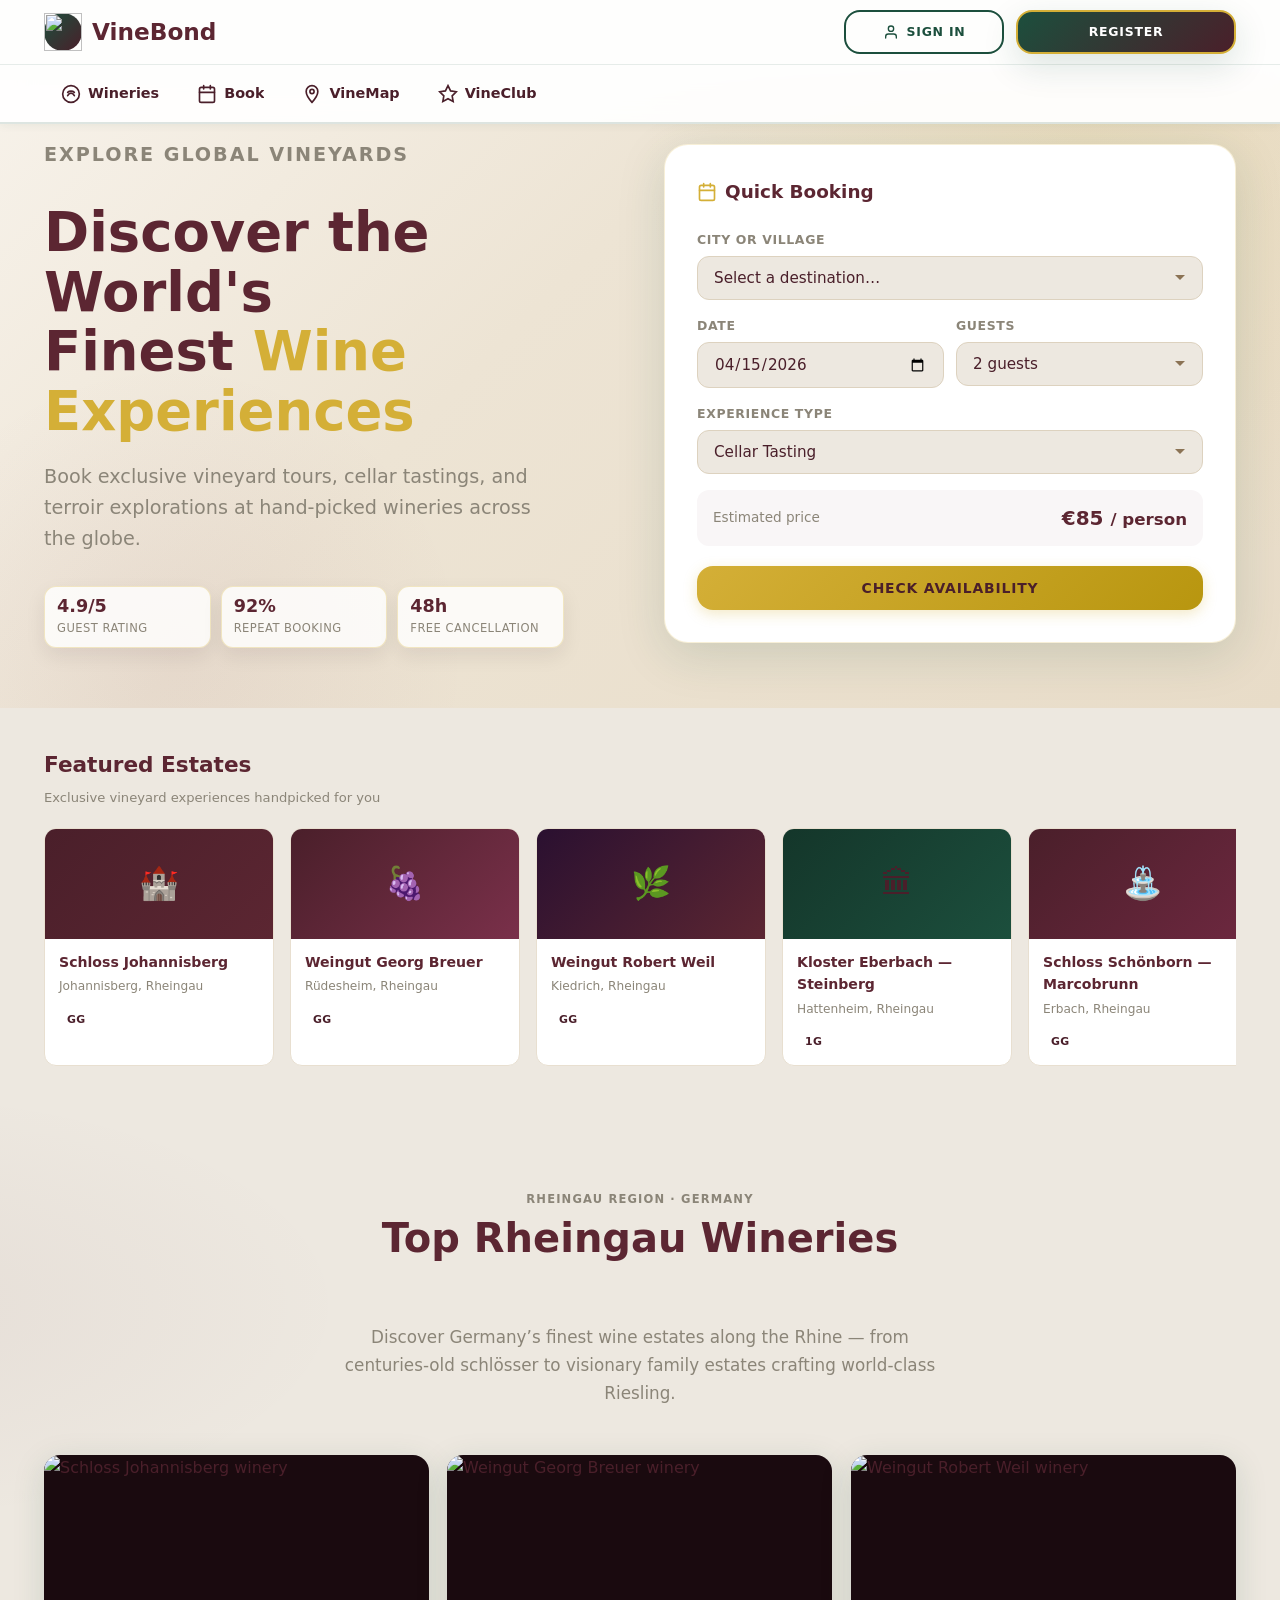
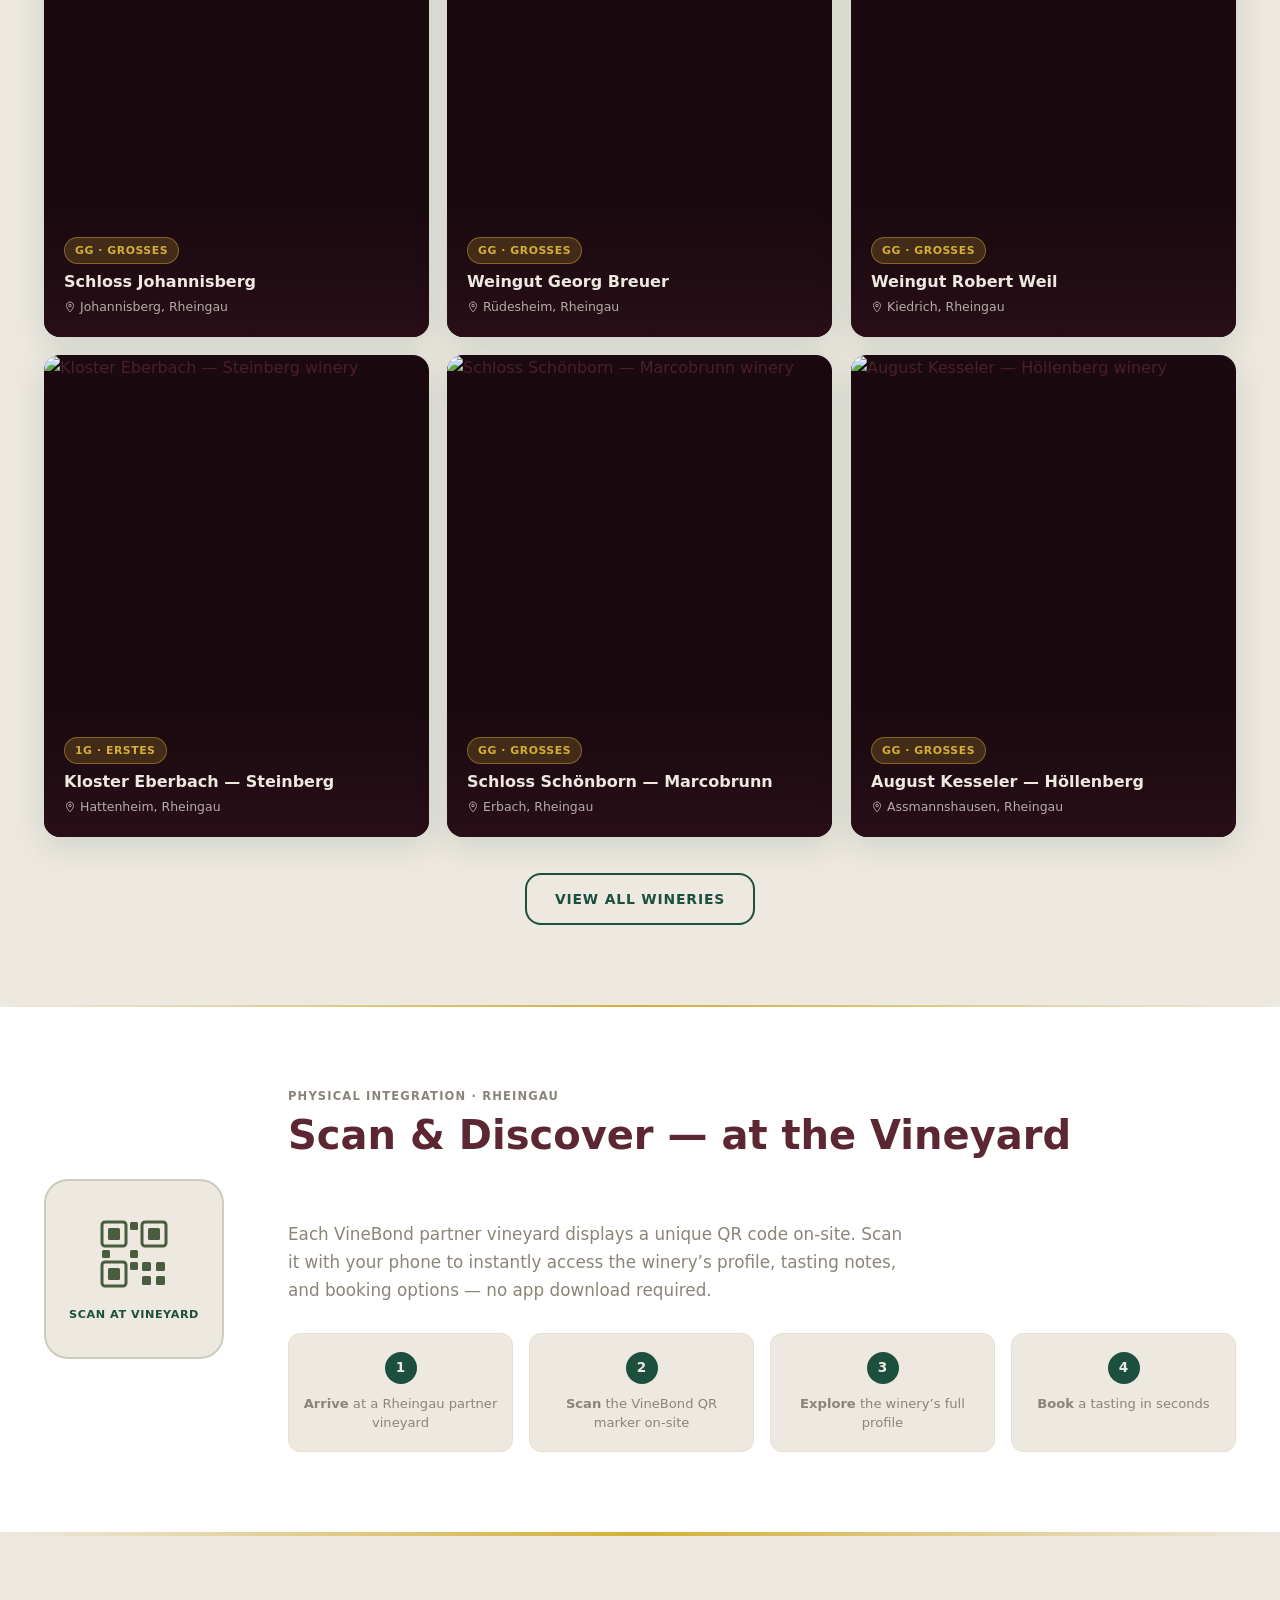
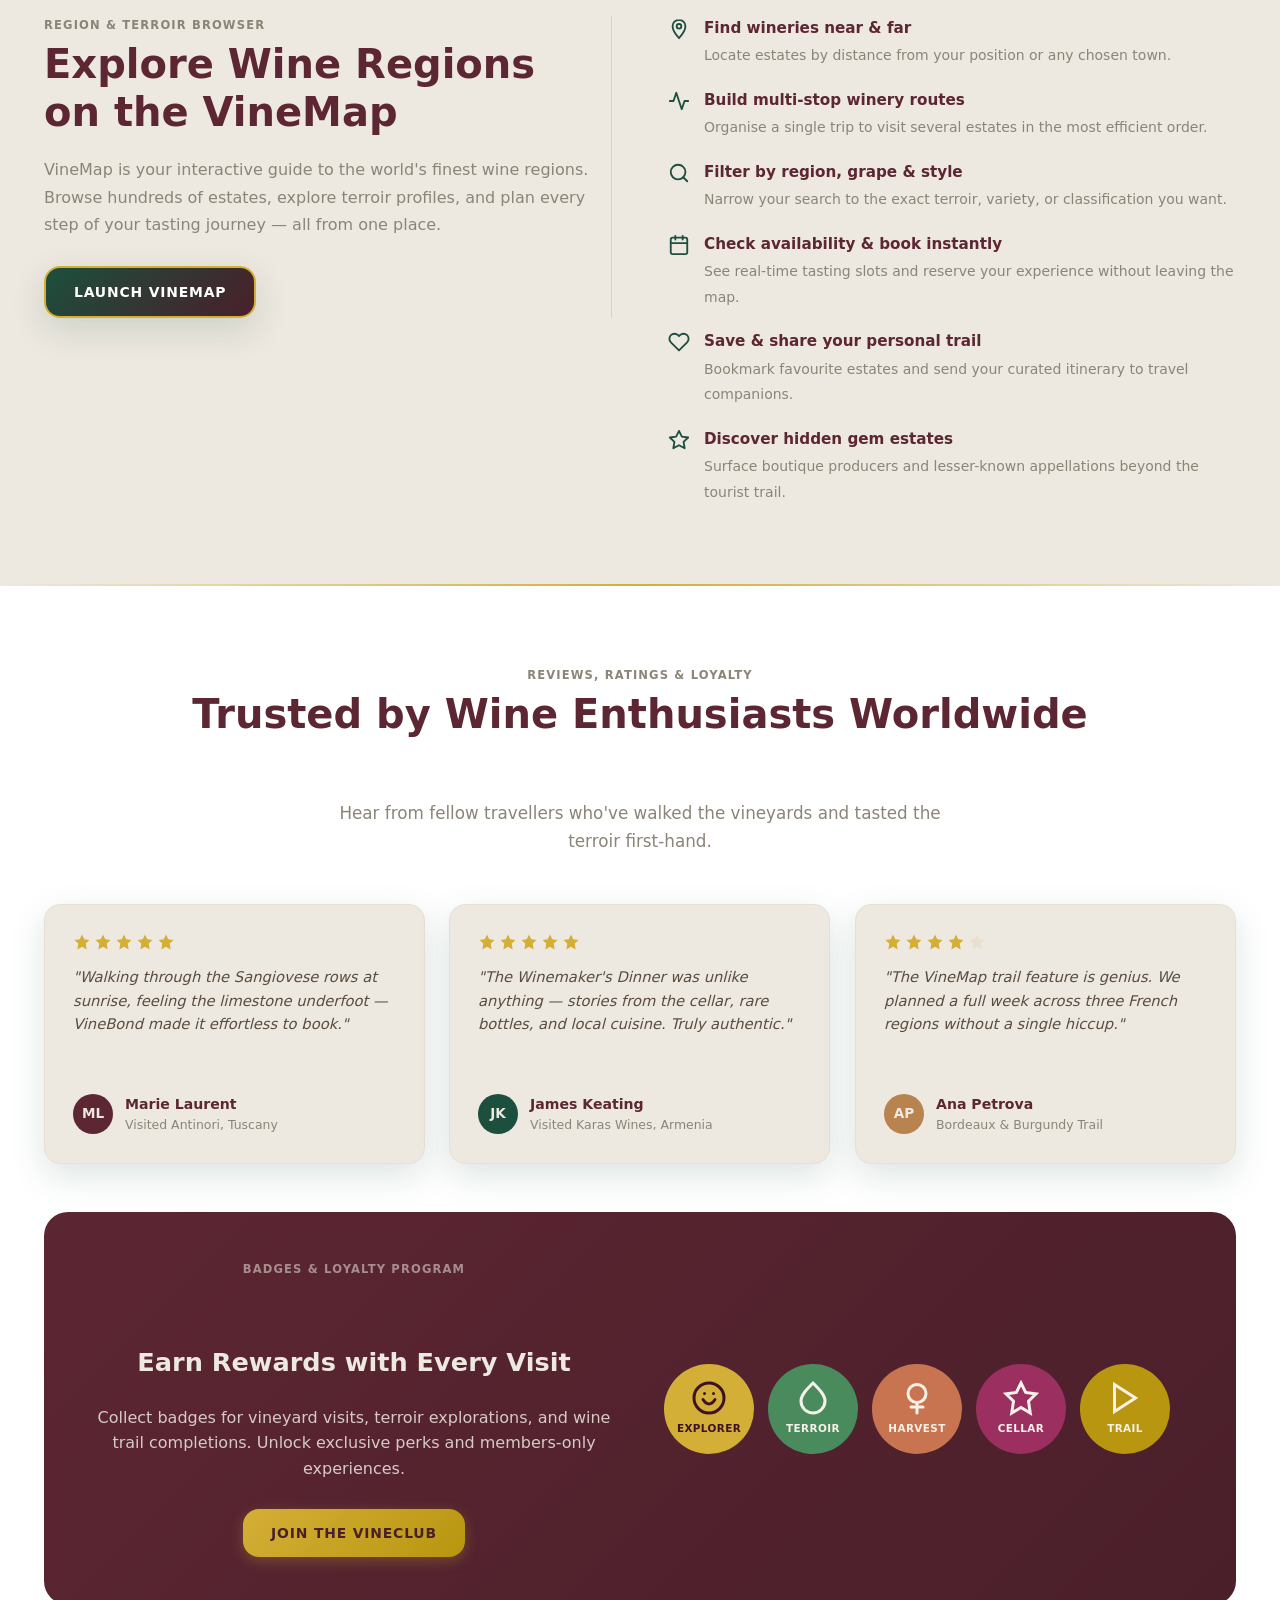
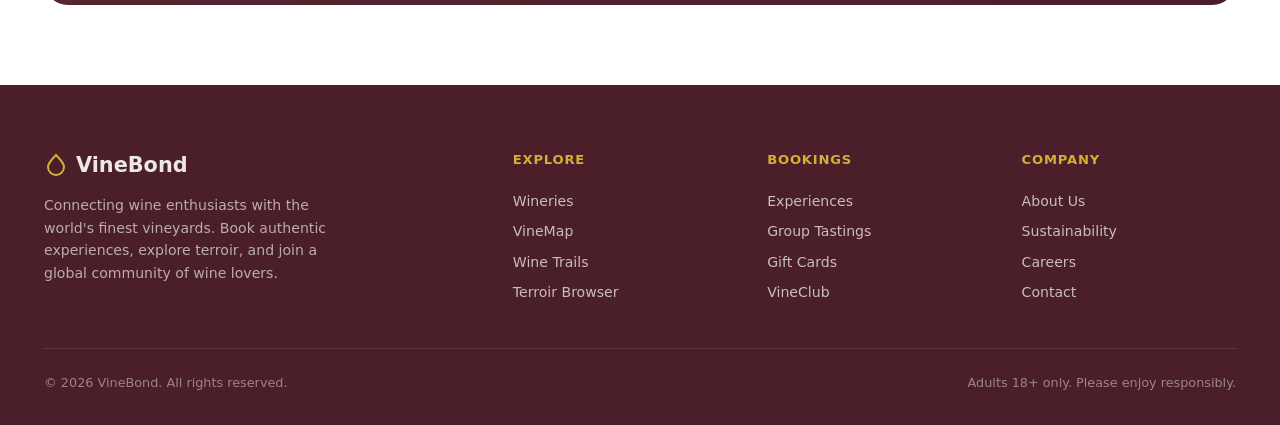
==== index.html @ 881d065e "VineMap and top bar changes" ====
<!DOCTYPE html>
<html lang="en">
<head>
  <meta charset="UTF-8" />
  <meta name="viewport" content="width=device-width, initial-scale=1.0, viewport-fit=cover" />
  <title>VineBond — Connect with Global Wineries</title>
  <script>(function(){document.documentElement.setAttribute('data-theme',window.matchMedia('(prefers-color-scheme:dark)').matches?'dark':'light');})();</script>
  <link rel="stylesheet" href="css/vinebond.css" />
  <style>
    /* ===== INDEX-SPECIFIC STYLES =====
       Base reset, :root variables, body, typography, buttons,
       site-header, nav chips, lang-toggle, and mobile trigger all come
       from the shared vinebond.css linked above.
       Only index-page-specific rules live here. */

    /* ===== HERO ===== */
    .hero {
      margin-top: 108px;
      min-height: 600px;
      display: flex;
      align-items: center;
      position: relative;
      overflow: hidden;
      background: linear-gradient(135deg, #F7F2EA 0%, #EDE4D4 40%, #E8DCC8 100%);
    }
    .hero::before {
      content: '';
      position: absolute;
      top: -60%; right: -20%;
      width: 900px; height: 900px;
      border-radius: 50%;
      background: radial-gradient(circle, rgba(212,175,55,0.12) 0%, transparent 70%);
      pointer-events: none;
    }
    .hero::after {
      content: '';
      position: absolute;
      bottom: -40%; left: -10%;
      width: 600px; height: 600px;
      border-radius: 50%;
      background: radial-gradient(circle, rgba(107,31,60,0.06) 0%, transparent 70%);
      pointer-events: none;
    }
    .hero .container {
      display: grid;
      grid-template-columns: 1fr 1fr;
      gap: 48px;
      align-items: center;
      position: relative;
      z-index: 1;
      padding-top: 60px;
      padding-bottom: 60px;
    }
    .hero-content h1 {
      font-size: clamp(2.2rem, 5vw, 3.4rem);
      font-weight: 800;
      color: var(--burgundy);
      line-height: 1.1;
      margin-bottom: 20px;
    }
    .hero-content h1 span { color: var(--gold); }
    .hero-content p {
      font-size: clamp(1rem, 2vw, 1.2rem);
      color: var(--oak);
      margin-bottom: 32px;
      max-width: 500px;
    }
    .hero-actions { display: flex; gap: 16px; flex-wrap: wrap; }

    .hero-kpis {
      margin-top: 24px;
      display: grid;
      grid-template-columns: repeat(3, minmax(0, 1fr));
      gap: 10px;
      max-width: 520px;
    }
    .hero-kpi {
      background: rgba(255,255,255,0.82);
      border: 1px solid rgba(212,175,55,0.28);
      border-radius: var(--radius-md);
      padding: 10px 12px;
      box-shadow: 0 8px 20px rgba(42,14,24,0.08);
      backdrop-filter: blur(5px);
    }
    .hero-kpi .num {
      display: block;
      font-size: 1.1rem;
      font-weight: 800;
      color: var(--burgundy);
      line-height: 1.1;
    }
    .hero-kpi .txt {
      display: block;
      margin-top: 2px;
      font-size: 0.72rem;
      text-transform: uppercase;
      letter-spacing: 0.04em;
      color: var(--oak);
      white-space: nowrap;
      overflow: hidden;
      text-overflow: ellipsis;
    }

    /* Hero Booking Widget */
    .hero-booking {
      background: var(--white);
      border-radius: var(--radius-xl);
      padding: 32px;
      box-shadow: 0 12px 48px var(--shadow-lg);
      border: 1px solid rgba(212,175,55,0.2);
    }
    .hero-booking h3 {
      font-size: 1.15rem;
      font-weight: 700;
      color: var(--burgundy);
      margin-bottom: 24px;
      display: flex;
      align-items: center;
      gap: 8px;
    }
    .hero-booking h3 svg { width: 20px; height: 20px; }
    .booking-field { margin-bottom: 16px; }
    .booking-field label {
      display: block;
      font-size: 0.78rem;
      font-weight: 700;
      text-transform: uppercase;
      letter-spacing: 0.05em;
      color: var(--oak);
      margin-bottom: 6px;
      white-space: nowrap;
    }
    .booking-field select,
    .booking-field input {
      width: 100%;
      padding: 12px 16px;
      border: 1.5px solid #DDD2BF;
      border-radius: var(--radius-md);
      font-size: 0.95rem;
      color: var(--burgundy-deep);
      background: var(--cream);
      transition: var(--transition);
      appearance: none;
    }
    .booking-field select { background-image: url("data:image/svg+xml,%3Csvg xmlns='http://www.w3.org/2000/svg' width='12' height='8' fill='%238B7355'%3E%3Cpath d='M1 1l5 5 5-5'/%3E%3C/svg%3E"); background-repeat: no-repeat; background-position: right 16px center; }
    .booking-field select:focus,
    .booking-field input:focus {
      outline: none;
      border-color: var(--gold);
      box-shadow: 0 0 0 3px rgba(212,175,55,0.15);
    }
    .booking-row { display: grid; grid-template-columns: 1fr 1fr; gap: 12px; }
    .booking-price {
      display: flex;
      align-items: center;
      justify-content: space-between;
      padding: 12px 16px;
      background: rgba(107,31,60,0.04);
      border-radius: var(--radius-md);
      margin-bottom: 20px;
    }
    .booking-price .label { font-size: 0.85rem; color: var(--oak); }
    .booking-price .price { font-size: 1.25rem; font-weight: 800; color: var(--burgundy); }
    .hero-booking .btn { width: 100%; }

    /* ===== FILTRATION BAR ===== */
    .filter-bar {
      background: var(--white);
      border-bottom: 1px solid #E8DFD0;
      padding: 20px 0;
    }
    .filter-bar .container {
      display: flex;
      align-items: center;
      gap: 16px;
      flex-wrap: wrap;
    }
    .filter-bar .filter-label {
      font-size: 0.8rem;
      font-weight: 700;
      text-transform: uppercase;
      letter-spacing: 0.06em;
      color: var(--oak);
      white-space: nowrap;
    }
    .filter-group {
      display: flex;
      align-items: center;
      gap: 12px;
      flex-wrap: wrap;
      flex: 1;
    }
    .filter-select {
      padding: 10px 40px 10px 16px;
      border: 1.5px solid #DDD2BF;
      border-radius: var(--radius-md);
      font-size: 0.9rem;
      color: var(--burgundy-deep);
      background: var(--cream);
      appearance: none;
      background-image: url("data:image/svg+xml,%3Csvg xmlns='http://www.w3.org/2000/svg' width='12' height='8' fill='%238B7355'%3E%3Cpath d='M1 1l5 5 5-5'/%3E%3C/svg%3E");
      background-repeat: no-repeat;
      background-position: right 14px center;
      min-width: 180px;
      cursor: pointer;
      transition: var(--transition);
    }
    .filter-select:focus {
      outline: none;
      border-color: var(--gold);
      box-shadow: 0 0 0 3px rgba(212,175,55,0.15);
    }
    .filter-chip {
      display: inline-flex;
      align-items: center;
      gap: 6px;
      padding: 8px 16px;
      border-radius: 100px;
      font-size: 0.82rem;
      font-weight: 600;
      border: 1.5px solid #DDD2BF;
      background: var(--white);
      color: var(--oak);
      cursor: pointer;
      transition: var(--transition);
      white-space: nowrap;
    }
    .filter-chip:hover, .filter-chip.active {
      background: var(--burgundy);
      color: var(--cream);
      border-color: var(--burgundy);
    }
    .filter-apply { margin-left: auto; }

    /* ===== TERROIR & SUSTAINABILITY ===== */
    .terroir-section { padding: 80px 0; }
    .terroir-header { text-align: center; margin-bottom: 48px; }
    .terroir-header .section-subtitle { margin: 0 auto; }

    .terroir-grid {
      display: grid;
      grid-template-columns: repeat(3, 1fr);
      gap: 24px;
      margin-bottom: 48px;
    }
    .terroir-card {
      background: var(--white);
      border-radius: var(--radius-lg);
      padding: 28px;
      border: 1px solid #E8DFD0;
      transition: var(--transition);
      position: relative;
      overflow: hidden;
    }
    .terroir-card::before {
      content: '';
      position: absolute;
      top: 0; left: 0;
      width: 4px; height: 100%;
      background: var(--green);
      transition: var(--transition);
    }
    .terroir-card:hover {
      transform: translateY(-6px);
      box-shadow: 0 12px 36px var(--shadow);
    }
    .terroir-card:hover::before { width: 6px; }
    .terroir-card-icon {
      width: 56px; height: 56px;
      border-radius: var(--radius-md);
      display: flex; align-items: center; justify-content: center;
      margin-bottom: 16px;
    }
    .terroir-card-icon svg { width: 28px; height: 28px; }
    .terroir-card-icon.soil { background: rgba(74,93,62,0.1); }
    .terroir-card-icon.climate { background: rgba(212,175,55,0.12); }
    .terroir-card-icon.vine { background: rgba(107,31,60,0.08); }
    .terroir-card h4 {
      font-size: 1.1rem;
      font-weight: 700;
      color: var(--burgundy);
      margin-bottom: 8px;
    }
    .terroir-card p { font-size: 0.9rem; color: var(--oak); line-height: 1.55; }
    .terroir-card .badge {
      display: inline-flex;
      align-items: center;
      gap: 4px;
      margin-top: 14px;
      padding: 5px 12px;
      border-radius: 100px;
      font-size: 0.72rem;
      font-weight: 700;
      text-transform: uppercase;
      letter-spacing: 0.05em;
    }
    .badge-soil { background: rgba(74,93,62,0.1); color: var(--green); }
    .badge-climate { background: rgba(212,175,55,0.12); color: var(--gold-warm); }
    .badge-vine { background: rgba(107,31,60,0.08); color: var(--burgundy); }

    /* Sustainability Strip */
    .sustainability {
      background: linear-gradient(135deg, var(--green), var(--green-forest));
      border-radius: var(--radius-xl);
      padding: 48px;
      display: grid;
      grid-template-columns: 1fr 1fr;
      gap: 48px;
      align-items: center;
      color: var(--cream);
    }
    .sustainability h3 {
      font-size: 1.6rem;
      font-weight: 800;
      margin-bottom: 12px;
    }
    .sustainability p { font-size: 0.95rem; opacity: 0.88; margin-bottom: 24px; line-height: 1.6; }
    .sustain-stats {
      display: grid;
      grid-template-columns: repeat(3, 1fr);
      gap: 16px;
    }
    .sustain-stat {
      text-align: center;
      padding: 20px;
      background: rgba(255,255,255,0.08);
      border-radius: var(--radius-md);
      backdrop-filter: blur(4px);
    }
    .sustain-stat .num {
      font-size: 1.8rem;
      font-weight: 800;
      color: var(--gold);
    }
    .sustain-stat .desc {
      font-size: 0.75rem;
      font-weight: 600;
      text-transform: uppercase;
      letter-spacing: 0.04em;
      opacity: 0.8;
      margin-top: 4px;
      white-space: nowrap;
      overflow: hidden;
      text-overflow: ellipsis;
    }

    /* ===== EXPERIENCES / BOOKING ===== */
    .experiences { padding: 80px 0; background: var(--white); }
    .experiences-header {
      display: flex;
      align-items: flex-end;
      justify-content: space-between;
      margin-bottom: 40px;
      flex-wrap: wrap;
      gap: 16px;
    }
    .exp-grid {
      display: grid;
      grid-template-columns: repeat(3, 1fr);
      gap: 24px;
    }
    .exp-card {
      border-radius: var(--radius-lg);
      overflow: hidden;
      background: var(--cream);
      border: 1px solid #E8DFD0;
      transition: var(--transition);
      display: flex;
      flex-direction: column;
    }
    .exp-card:hover {
      transform: translateY(-6px);
      box-shadow: 0 16px 40px var(--shadow);
    }
    .exp-card-img {
      position: relative;
      height: 220px;
      background: linear-gradient(135deg, var(--cream-dark) 0%, #DDD2BF 100%);
      display: flex; align-items: center; justify-content: center;
      overflow: hidden;
    }
    .exp-card-img .placeholder-art {
      font-size: 3.5rem;
      opacity: 0.3;
    }
    .exp-card-img .exp-badge {
      position: absolute;
      top: 14px; left: 14px;
      padding: 5px 12px;
      border-radius: 100px;
      font-size: 0.7rem;
      font-weight: 700;
      text-transform: uppercase;
      letter-spacing: 0.04em;
      background: var(--burgundy);
      color: var(--cream);
    }
    .exp-card-img .exp-slots {
      position: absolute;
      top: 14px; right: 14px;
      padding: 5px 12px;
      border-radius: 100px;
      font-size: 0.72rem;
      font-weight: 600;
      background: rgba(255,255,255,0.9);
      color: var(--green);
      backdrop-filter: blur(4px);
    }
    .exp-card-body { padding: 20px; flex: 1; }
    .exp-card-body h4 {
      font-size: 1.05rem;
      font-weight: 700;
      color: var(--burgundy);
      margin-bottom: 6px;
    }
    .exp-card-body .location {
      font-size: 0.82rem;
      color: var(--oak);
      margin-bottom: 12px;
      display: flex; align-items: center; gap: 4px;
    }
    .exp-card-body .location svg { width: 14px; height: 14px; }
    .exp-card-body .desc {
      font-size: 0.88rem;
      color: #6B5D4F;
      line-height: 1.5;
      margin-bottom: 16px;
    }
    .exp-card-footer {
      display: flex;
      align-items: center;
      justify-content: space-between;
      padding: 16px 20px;
      border-top: 1px solid #E8DFD0;
      background: rgba(245,241,232,0.5);
    }
    .exp-price { font-size: 1.15rem; font-weight: 800; color: var(--burgundy); }
    .exp-price small { font-size: 0.75rem; font-weight: 500; color: var(--oak); }
    .exp-card-footer .btn { padding: 8px 20px; font-size: 0.78rem; }

    /* ===== INTERACTIVE MAP ===== */
    .map-section { padding: 80px 0; }

    .map-cols {
      display: grid;
      grid-template-columns: 1fr 1fr;
      gap: 56px;
      align-items: start;
    }
    .map-intro { padding-right: 16px; border-right: 1.5px solid rgba(74,93,62,0.15); }
    .map-intro .section-title { text-align: left; margin-bottom: 16px; }
    .map-desc {
      color: var(--oak);
      font-size: 1rem;
      line-height: 1.7;
      margin-bottom: 28px;
    }
    .map-cta { display: inline-block; }

    .map-benefits {
      list-style: none;
      margin: 0; padding: 0;
      display: flex;
      flex-direction: column;
      gap: 20px;
    }
    .map-benefits li {
      display: flex;
      align-items: flex-start;
      gap: 14px;
    }
    .mb-icon {
      flex-shrink: 0;
      width: 22px; height: 22px;
      color: var(--green);
      margin-top: 2px;
    }
    .map-benefits strong {
      display: block;
      font-size: 0.95rem;
      font-weight: 700;
      color: var(--burgundy);
      margin-bottom: 2px;
    }
    .map-benefits span {
      font-size: 0.875rem;
      color: var(--oak);
      line-height: 1.5;
    }
    @media (max-width: 768px) {
      .map-cols { grid-template-columns: 1fr; gap: 36px; }
      .map-intro { border-right: none; padding-right: 0; border-bottom: 1.5px solid rgba(74,93,62,0.15); padding-bottom: 28px; }
    }

    /* ===== COMMUNITY & REVIEWS ===== */
    .community { padding: 80px 0; background: var(--white); }
    .community-header { text-align: center; margin-bottom: 48px; }
    .community-header .section-subtitle { margin: 0 auto; }

    .reviews-grid {
      display: grid;
      grid-template-columns: repeat(3, 1fr);
      gap: 24px;
      margin-bottom: 48px;
    }
    .review-card {
      background: var(--cream);
      border-radius: var(--radius-lg);
      padding: 28px;
      border: 1px solid #E8DFD0;
      transition: var(--transition);
    }
    .review-card:hover {
      transform: translateY(-4px);
      box-shadow: 0 8px 24px var(--shadow);
    }
    .review-stars { margin-bottom: 14px; display: flex; gap: 3px; }
    .review-stars svg { width: 18px; height: 18px; }
    .review-card blockquote {
      font-size: 0.92rem;
      color: #5A4D40;
      line-height: 1.6;
      margin-bottom: 18px;
      font-style: italic;
    }
    .review-author {
      display: flex;
      align-items: center;
      gap: 12px;
    }
    .review-avatar {
      width: 40px; height: 40px;
      border-radius: 50%;
      display: flex; align-items: center; justify-content: center;
      font-weight: 700;
      font-size: 0.85rem;
      color: var(--cream);
    }
    .review-author-info .name { font-weight: 700; font-size: 0.88rem; color: var(--burgundy); }
    .review-author-info .winery { font-size: 0.78rem; color: var(--oak); }

    /* Badges & Loyalty */
    .loyalty {
      background: linear-gradient(135deg, var(--burgundy), var(--burgundy-deep));
      border-radius: var(--radius-xl);
      padding: 48px;
      display: grid;
      grid-template-columns: 1fr 1fr;
      gap: 48px;
      align-items: center;
      color: var(--cream);
    }
    .loyalty > div:first-child {
      display: flex;
      flex-direction: column;
      align-items: center;
      text-align: center;
    }
    .loyalty h3 { font-size: 1.6rem; font-weight: 800; margin-bottom: 12px; }
    .loyalty p { opacity: 0.85; line-height: 1.6; margin-bottom: 24px; }
    .loyalty-badges {
      display: flex;
      gap: 14px;
      flex-wrap: nowrap;
      justify-content: flex-start;
    }
    .loyalty-badge {
      width: 90px; height: 90px;
      border-radius: 50%;
      display: flex; flex-direction: column;
      align-items: center; justify-content: center;
      text-align: center;
      transition: var(--transition);
    }
    .loyalty-badge:hover { transform: scale(1.1); }
    .loyalty-badge svg { width: 36px; height: 36px; margin-bottom: 4px; }
    .loyalty-badge .badge-label {
      font-size: 0.65rem;
      font-weight: 700;
      text-transform: uppercase;
      letter-spacing: 0.04em;
      white-space: nowrap;
      overflow: hidden;
      text-overflow: ellipsis;
      max-width: 68px;
      display: block;
      text-align: center;
    }

    /* ===== FOOTER ===== */
    footer {
      background: var(--burgundy-deep);
      color: var(--cream);
      padding: 64px 0 32px;
    }
    .footer-grid {
      display: grid;
      grid-template-columns: 2fr 1fr 1fr 1fr;
      gap: 40px;
      margin-bottom: 40px;
    }
    .footer-brand h3 {
      font-size: 1.3rem;
      font-weight: 800;
      margin-bottom: 12px;
      display: flex; align-items: center; gap: 8px;
    }
    .footer-brand p { opacity: 0.7; font-size: 0.88rem; line-height: 1.6; max-width: 300px; }
    .footer-col h4 {
      font-size: 0.82rem;
      font-weight: 700;
      text-transform: uppercase;
      letter-spacing: 0.06em;
      color: var(--gold);
      margin-bottom: 16px;
      white-space: nowrap;
    }
    .footer-col a {
      display: block;
      padding: 4px 0;
      font-size: 0.88rem;
      opacity: 0.7;
      transition: var(--transition);
    }
    .footer-col a:hover { opacity: 1; color: var(--gold); }
    .footer-bottom {
      border-top: 1px solid rgba(255,255,255,0.1);
      padding-top: 24px;
      display: flex;
      justify-content: space-between;
      align-items: center;
      flex-wrap: wrap;
      gap: 12px;
    }
    .footer-bottom p { font-size: 0.8rem; opacity: 0.5; }

    /* ===== SECTION DIVIDERS ===== */
    .divider {
      height: 2px;
      background: linear-gradient(90deg, transparent, var(--gold), transparent);
      border: none;
      margin: 0;
    }

    /* ===== SCROLL ANIMATIONS ===== */
    .fade-up {
      opacity: 0;
      transform: translateY(30px);
      transition: opacity 0.7s ease, transform 0.7s ease;
    }
    .fade-up.visible {
      opacity: 1;
      transform: translateY(0);
    }

    /* ===== RESPONSIVE ===== */
    @media (max-width: 1024px) {
      .hero .container { grid-template-columns: 1fr; gap: 32px; }
      .hero-booking { max-width: 520px; }
      .terroir-grid { grid-template-columns: 1fr 1fr; }
      .exp-grid { grid-template-columns: 1fr 1fr; }
      .sustainability { grid-template-columns: 1fr; }
      .loyalty { grid-template-columns: 1fr; }
      .footer-grid { grid-template-columns: 1fr 1fr; }
    }

    @media (min-width: 769px) and (max-width: 1024px) {
      /* Override index-specific btn min-widths that would re-expand Sign In */
      .nav-utility .btn-secondary { min-width: auto; }
      .nav-utility .btn-primary   { min-width: auto; }
      /* Center badge icons when loyalty section collapses to single column */
      .loyalty-badges { justify-content: center; }
    }

    @media (max-width: 768px) {
      /* Two-row header: 56px top row + ~52px chips row = 108px total */
      .hero { margin-top: 108px; min-height: auto; }
      .hero .container { padding-top: 40px; padding-bottom: 40px; }
      .booking-row { grid-template-columns: 1fr; }

      .filter-bar .container { flex-direction: column; align-items: stretch; }
      .filter-group { flex-direction: column; }
      .filter-select { width: 100%; }
      .filter-apply { margin-left: 0; width: 100%; min-width: 0; }

      .terroir-grid { grid-template-columns: 1fr; }
      .exp-grid { grid-template-columns: 1fr; }
      .reviews-grid { grid-template-columns: 1fr; }
      .sustain-stats { grid-template-columns: 1fr; }
      .sustainability, .loyalty { padding: 32px 20px; }

      .map-wrapper { min-height: 360px; }
      .map-pin { display: none; }

      .footer-grid { grid-template-columns: 1fr; gap: 24px; }
      .footer-bottom { flex-direction: column; text-align: center; }

      /* Release fixed vertical reservations on mobile */
      .hero-content h1 { min-height: auto; }
      .hero-content > p:not(.section-label) { min-height: auto; }
      .terroir-header .section-title, .experiences-header .section-title,
      .map-header .section-title, .community-header .section-title { min-height: auto; }
      .terroir-header .section-subtitle, .map-header .section-subtitle,
      .community-header .section-subtitle { min-height: auto; }
      .experiences-header .section-subtitle { min-height: auto; }
      .terroir-card { min-height: auto; }
      .terroir-card h4 { min-height: auto; }
      .terroir-card p { min-height: auto; }
      .sustainability h3 { min-height: auto; }
      .sustainability > div:first-child > p { min-height: auto; }
      .sustain-stat { min-height: auto; }
      .exp-card-body { min-height: auto; }
      .exp-card-body h4 { min-height: auto; }

      /* Full-width hero buttons on mobile */
      .hero-actions .btn { min-width: 0; width: 100%; }
      .btn-primary, .btn-gold { min-width: 0; }
      .btn-secondary { min-width: 0; }

      /* Horizontal scroll for trail tags */
      .map-trails {
        flex-wrap: nowrap;
        overflow-x: auto;
        -webkit-overflow-scrolling: touch;
        scrollbar-width: none;
        justify-content: flex-start;
      }
      .map-trails::-webkit-scrollbar { display: none; }
      .trail-tag { flex-shrink: 0; min-width: 0; }
    }

    /* Safe Areas — Notched / Dynamic-Island devices */
    @supports (padding: env(safe-area-inset-top)) {
      .site-header { padding-top: env(safe-area-inset-top, 0); }
      .hero { margin-top: calc(80px + env(safe-area-inset-top, 0)); }
      footer { padding-bottom: calc(32px + env(safe-area-inset-bottom, 0)); }
      @media (max-width: 768px) {
        .hero { margin-top: calc(108px + env(safe-area-inset-top, 0)); }
      }
    }

    /* ── Buttons: universal fixed sizing ─────────────────── */
    .btn-primary  { min-width: 200px; }
    .btn-secondary { min-width: 160px; }
    .btn-gold     { min-width: 200px; }
    .nav-utility .btn-secondary { min-width: 160px; }
    .nav-utility .btn-primary  { min-width: 220px; }
    .hero-actions .btn { min-width: 220px; }
    .filter-apply { min-width: 120px; }

    /* ── Hero text: reserve vertical space ────────────────── */
    .hero-content h1  { min-height: 4.4em; }
    .hero-content > p:not(.section-label) { min-height: 3.6em; }

    /* ── Section headers: fixed vertical reservation ──────── */
    .terroir-header .section-title,
    .experiences-header .section-title,
    .map-header .section-title,
    .community-header .section-title { min-height: 2.5em; }

    .terroir-header .section-subtitle,
    .map-header .section-subtitle,
    .community-header .section-subtitle { min-height: 3.3em; }

    .experiences-header .section-subtitle { min-height: 1.65em; }

    /* ── Terroir cards: fixed height with flex layout ─────── */
    .terroir-card {
      min-height: 290px;
      display: flex;
      flex-direction: column;
    }
    .terroir-card h4 { min-height: 1.4em; }
    .terroir-card p {
      flex: 1;
      display: -webkit-box;
      -webkit-line-clamp: 5;
      line-clamp: 5;
      -webkit-box-orient: vertical;
      overflow: hidden;
      min-height: 7em;
    }
    .terroir-card .badge { flex-shrink: 0; }

    /* ── Sustainability strip ─────────────────────────────── */
    .sustainability h3 { min-height: 2em; }
    .sustainability > div:first-child > p {
      min-height: 5em;
      display: -webkit-box;
      -webkit-line-clamp: 4;
      line-clamp: 4;
      -webkit-box-orient: vertical;
      overflow: hidden;
    }
    .sustain-stat { min-height: 100px; }

    /* ── Experience cards: fixed body height ──────────────── */
    .exp-card-body {
      min-height: 170px;
      display: flex;
      flex-direction: column;
    }
    .exp-card-body h4 { min-height: 1.35em; }
    .exp-card-body .desc {
      flex: 1;
      display: -webkit-box;
      line-clamp: 3;
      -webkit-box-orient: vertical;
      overflow: hidden;
      min-height: 4em;
    }
    .exp-card-body .location { flex-shrink: 0; }

    /* ── Map section ──────────────────────────────────────── */
    .map-placeholder h3 { min-height: 1.5em; }
    .map-placeholder p {
      min-height: 3em;
      display: -webkit-box;
      line-clamp: 3;
      -webkit-box-orient: vertical;
      overflow: hidden;
    }

    /* ── Trail tags: fixed min-width ──────────────────────── */
    .trail-tag { min-width: 160px; justify-content: center; }

    /* ── Filter chips / selects: fixed min-width ──────────── */
    .filter-chip   { min-width: 110px; justify-content: center; }
    .filter-select { min-width: 210px; }

    /* ── Review cards: fixed height with flex layout ──────── */
    .review-card {
      min-height: 260px;
      display: flex;
      flex-direction: column;
    }
    .review-stars  { flex-shrink: 0; }
    .review-card blockquote {
      flex: 1;
      display: -webkit-box;
      line-clamp: 4;
      -webkit-box-orient: vertical;
      overflow: hidden;
      min-height: 5.8em;
    }
    .review-author { flex-shrink: 0; margin-top: auto; }

    /* ── Loyalty section ──────────────────────────────────── */
    .loyalty h3 { min-height: 2em; }
    .loyalty > div:first-child > p {
      min-height: 5em;
      display: -webkit-box;
      line-clamp: 4;
      -webkit-box-orient: vertical;
      overflow: hidden;
    }

    /* ── Booking widget ──────────────────────────────────── */
    .hero-booking h3 { min-height: 1.5em; }
    .booking-field label { min-height: 1.3em; }
    .booking-price .label { min-width: 130px; }

    /* ── Footer ───────────────────────────────────────────── */
    .footer-brand p {
      min-height: 5.5em;
      display: -webkit-box;
      line-clamp: 5;
      -webkit-box-orient: vertical;
      overflow: hidden;
    }
    .footer-col h4 { min-height: 1.3em; }

    /* ── Mobile: relax fixed heights (single-column layout) ── */
    @media (max-width: 768px) {

      .hero-kpis { grid-template-columns: 1fr; max-width: 100%; }

      .hero-content h1,
      .hero-content > p:not(.section-label),
      .terroir-header .section-title,
      .experiences-header .section-title,
      .map-header .section-title,
      .community-header .section-title,
      .terroir-header .section-subtitle,
      .map-header .section-subtitle,
      .community-header .section-subtitle,
      .experiences-header .section-subtitle { min-height: auto; }

      .terroir-card { min-height: auto; }
      .terroir-card p { min-height: auto; line-clamp: 6; }
      .exp-card-body { min-height: auto; }
      .exp-card-body .desc { min-height: auto; line-clamp: 5; }
      .review-card { min-height: auto; }
      .review-card blockquote { min-height: auto; line-clamp: 6; }
      .sustain-stat { min-height: auto; }
      .sustainability > div:first-child > p { min-height: auto; line-clamp: 6; }
      .sustainability h3,
      .loyalty h3 { min-height: auto; }
      .loyalty > div:first-child > p { min-height: auto; line-clamp: 6; }
      .loyalty-badges { gap: 6px; justify-content: center; }
      .loyalty-badge { width: 70px; height: 70px; }
      .loyalty-badge svg { width: 28px; height: 28px; }
      .footer-brand p { min-height: auto; }
      .map-placeholder p { min-height: auto; }
      .hero-actions .btn { min-width: 0; width: 100%; }
      .trail-tag { min-width: 130px; }
      .filter-chip { min-width: 90px; }
    }

    /* ===== WINERY FEED (Instagram-style) ===== */
    .winery-feed-section { padding: 80px 0; }
    .winery-feed-header { text-align: center; margin-bottom: 48px; }
    .winery-feed-header .section-subtitle { margin: 0 auto; }
    .winery-feed-grid {
      display: grid;
      grid-template-columns: repeat(3, 1fr);
      gap: 18px;
      margin-bottom: 36px;
    }
    .winery-feed-card {
      border-radius: var(--radius-lg);
      overflow: hidden;
      position: relative;
      aspect-ratio: 4 / 5;
      background: #1A0A0F;
      box-shadow: 0 8px 32px var(--shadow-lg);
      transition: var(--transition);
    }
    .winery-feed-card:hover { transform: translateY(-6px); }
    .winery-feed-card img {
      width: 100%; height: 100%;
      object-fit: cover; display: block;
      transition: transform 0.55s ease;
    }
    .winery-feed-card:hover img { transform: scale(1.06); }
    .winery-feed-overlay {
      position: absolute;
      bottom: 0; left: 0; right: 0;
      background: linear-gradient(to top, rgba(42,14,24,0.95) 0%, rgba(42,14,24,0.3) 60%, transparent 100%);
      padding: 28px 20px 20px;
      color: var(--cream);
    }
    .feed-winery-badge {
      display: inline-flex; align-items: center; gap: 4px;
      padding: 4px 10px; border-radius: 100px;
      font-size: 0.68rem; font-weight: 700; letter-spacing: 0.05em; text-transform: uppercase;
      background: rgba(212,175,55,0.2); border: 1px solid rgba(212,175,55,0.45);
      color: var(--gold); margin-bottom: 8px;
    }
    .feed-winery-name { font-size: 1rem; font-weight: 700; line-height: 1.3; margin-bottom: 4px; }
    .feed-winery-region { font-size: 0.78rem; opacity: 0.72; display: flex; align-items: center; gap: 4px; }
    .feed-view-all { text-align: center; margin-top: 4px; }

    /* ===== QR CODE SECTION ===== */
    .qr-section { padding: 80px 0; background: var(--white); }
    .qr-inner { display: grid; grid-template-columns: auto 1fr; gap: 64px; align-items: center; }
    .qr-graphic {
      width: 180px; height: 180px;
      border-radius: var(--radius-xl);
      background: var(--cream); border: 2px solid rgba(74,93,62,0.2);
      display: flex; flex-direction: column; align-items: center; justify-content: center;
      gap: 12px; flex-shrink: 0; padding: 20px;
    }
    .qr-graphic svg { width: 80px; height: 80px; }
    .qr-steps { display: grid; grid-template-columns: repeat(4, 1fr); gap: 16px; margin-top: 24px; }
    .qr-step {
      text-align: center; padding: 18px 12px;
      background: var(--cream); border-radius: var(--radius-md); border: 1px solid #E8DFD0;
    }
    .qr-step-num {
      width: 32px; height: 32px; border-radius: 50%;
      background: var(--green); color: var(--cream);
      font-size: 0.85rem; font-weight: 700;
      display: flex; align-items: center; justify-content: center; margin: 0 auto 10px;
    }
    .qr-step p { font-size: 0.82rem; color: var(--oak); line-height: 1.5; }

    /* ===== VINECLUB SECTION ===== */
    .vineclub-section { padding: 80px 0; }
    .vineclub-inner {
      background: linear-gradient(135deg, var(--burgundy), var(--burgundy-deep));
      border-radius: var(--radius-xl); padding: 56px 48px; color: var(--cream);
    }
    .vineclub-header { text-align: center; margin-bottom: 40px; }
    .vineclub-header h2 { font-size: clamp(1.6rem, 3vw, 2.2rem); font-weight: 800; margin-bottom: 12px; }
    .vineclub-header p { opacity: 0.82; max-width: 560px; margin: 0 auto; font-size: 0.95rem; line-height: 1.65; }
    .tier-table { width: 100%; border-collapse: collapse; }
    .tier-table th {
      font-size: 0.72rem; font-weight: 700; letter-spacing: 0.08em; text-transform: uppercase;
      color: var(--gold); padding: 12px 20px; border-bottom: 1px solid rgba(212,175,55,0.35); text-align: left;
    }
    .tier-table td { padding: 18px 20px; border-bottom: 1px solid rgba(255,255,255,0.08); font-size: 0.92rem; }
    .tier-table tr:last-child td { border-bottom: none; }
    .tier-table tbody tr:hover td { background: rgba(255,255,255,0.05); }
    .tier-badge { display: inline-flex; align-items: center; gap: 8px; font-weight: 700; font-size: 0.95rem; }
    .tier-badge.silver   { color: #C8C8C8; }
    .tier-badge.gold     { color: var(--gold); }
    .tier-badge.platinum { color: #E8E4DF; }
    .vineclub-cta { text-align: center; margin-top: 36px; }

    /* ===== RESPONSIVE: FEED + QR + VINECLUB ===== */
    @media (max-width: 1024px) {
      .winery-feed-grid { grid-template-columns: repeat(2, 1fr); }
      .qr-steps { grid-template-columns: repeat(2, 1fr); }
    }
    @media (max-width: 768px) {
      .winery-feed-grid { grid-template-columns: 1fr; }
      .qr-inner { grid-template-columns: 1fr; gap: 32px; }
      .qr-graphic { width: 140px; height: 140px; margin: 0 auto; }
      .vineclub-inner { padding: 36px 20px; }
      .tier-table th, .tier-table td { padding: 14px 12px; font-size: 0.85rem; }
    }

    /* ── L — Small Tablet / Large Phone (≤ 600px) ─────── */
    @media (max-width: 600px) {
      /* Hero KPIs: switch to 2-column earlier to avoid cramped 3-col on mid-range Androids */
      .hero-kpis { grid-template-columns: repeat(2, 1fr); }
    }

    /* ── M — Large Phone (≤ 479px) ─────────────────────── */
    /* Covers iPhone 11 Pro Max (414px), Pixel 8a (393px), Pixel 9a (412px) */
    @media (max-width: 479px) {
      .hero-actions { flex-direction: column; }
      .hero-actions .btn { min-width: 0; width: 100%; }
      .hero-booking { max-width: 100%; }
      .hero-booking h3 { font-size: 1rem; }
      .sustainability { padding: 24px 16px; }
      .loyalty { padding: 24px 16px; }
      .loyalty-badges { gap: 5px; }
      .loyalty-badge { width: 62px; height: 62px; }
      .loyalty-badge svg { width: 24px; height: 24px; margin-bottom: 2px; }
      .loyalty-badge .badge-label { font-size: 0.52rem; letter-spacing: 0.02em; max-width: 54px; }
      .promo-pill { font-size: 0.65rem; padding: 4px 8px; }
      .promo-main { font-size: 0.75rem; }
      .hero-kpi .num { font-size: 0.95rem; }
      .hero-kpi .txt { font-size: 0.65rem; }
      .qr-steps { grid-template-columns: 1fr; }
      .vineclub-inner { padding: 28px 16px; }
      .tier-table th, .tier-table td { padding: 10px 8px; font-size: 0.8rem; }
      /* Single column KPIs on phones */
      .hero-kpis { grid-template-columns: 1fr; }
    }

    /* ── XS — Small Phone (≤ 374px) ────────────────────── */
    @media (max-width: 374px) {
      .hero-content h1 { font-size: clamp(1.6rem, 7vw, 2rem); }
      .hero-content p { font-size: 0.9rem; }
      .hero-booking { padding: 20px 14px; }
      .booking-field select, .booking-field input { font-size: 0.88rem; padding: 10px 12px; }

      .filter-select { min-width: 0; width: 100%; }
      .filter-chip { min-width: 0; }
    }

    /* ── 2XS — Budget Phone (≤ 320px) ──────────────────── */
    @media (max-width: 320px) {
      .hero-content h1 { font-size: clamp(1.4rem, 6.5vw, 1.8rem); }
      .hero-content p { font-size: 0.85rem; }
      .hero-booking { padding: 16px 12px; }
      .hero-booking h3 { font-size: 0.95rem; }
      .booking-field select, .booking-field input { font-size: 0.85rem; padding: 9px 10px; }
      .booking-field label { font-size: 0.7rem; }
      .hero-kpi { padding: 8px 10px; }
      .hero-kpi .num { font-size: 0.88rem; }
      .hero-kpi .txt { font-size: 0.6rem; }
      .qr-graphic { width: 120px; height: 120px; }
      .qr-step p { font-size: 0.75rem; }
      .tier-table th, .tier-table td { padding: 8px 6px; font-size: 0.75rem; }
      .vineclub-inner { padding: 20px 12px; }
      .vineclub-header h2 { font-size: clamp(1.2rem, 5vw, 1.5rem); }
    }

    /* ── Landscape Phone (short viewport) ──────────────── */
    @media (max-height: 500px) and (orientation: landscape) {
      .hero { margin-top: 48px; min-height: auto; }
      .hero .container { padding-top: 20px; padding-bottom: 20px; }
      .promo-strip { margin-top: 48px; }
      .sustainability, .loyalty { padding: 24px 16px; }
      .mobile-menu-overlay { top: 48px; max-height: calc(100vh - 48px); }
    }

    /* ── Trust Strip ── */
    .trust-item { display: flex; align-items: flex-start; gap: 12px; padding: 8px 0; }
    .trust-icon { width: 36px; height: 36px; flex-shrink: 0; color: var(--forest); }
    .trust-item strong { display: block; font-size: 0.85rem; font-weight: 700; color: var(--dark); margin-bottom: 2px; }
    .trust-item p { font-size: 0.75rem; color: #8B8578; margin: 0; }

    /* ── Carousels ── */
    .carousel-section { padding: 40px 0; background: var(--warm-white); }
    .carousel-section--alt { background: var(--cream); }
    .carousel-header { display: flex; justify-content: space-between; align-items: flex-start; margin-bottom: 20px; }
    .carousel-title { font-size: 1.35rem; font-weight: 700; color: var(--burgundy); margin: 0 0 4px; }
    .carousel-subtitle { font-size: 0.82rem; color: #8B8578; margin: 0; }
    .carousel-arrows { display: flex; gap: 8px; flex-shrink: 0; }
    .carousel-arrow { width: 36px; height: 36px; border-radius: 50%; border: 1.5px solid var(--forest); background: #fff; color: var(--forest); font-size: 1rem; cursor: pointer; display: flex; align-items: center; justify-content: center; transition: all .2s; }
    .carousel-arrow:hover { background: var(--forest); color: #fff; }
    .carousel-viewport { overflow-x: auto; scroll-snap-type: x mandatory; -webkit-overflow-scrolling: touch; scrollbar-width: none; }
    .carousel-viewport::-webkit-scrollbar { display: none; }
    .carousel-track { display: flex; gap: 16px; padding-bottom: 4px; }
    .estate-card { flex: 0 0 230px; background: #fff; border-radius: 12px; border: 1px solid #E8DFD0; overflow: hidden; scroll-snap-align: start; transition: transform .22s, box-shadow .22s; cursor: pointer; }
    .estate-card:hover { transform: translateY(-4px); box-shadow: 0 8px 24px rgba(28,79,61,.12); }
    .estate-card-header { height: 110px; display: flex; align-items: center; justify-content: center; font-size: 2rem; }
    .estate-card-body { padding: 12px 14px; }
    .estate-card-name { font-size: 0.88rem; font-weight: 700; color: var(--burgundy); margin-bottom: 4px; }
    .estate-card-region { font-size: 0.76rem; color: #8B8578; margin-bottom: 8px; }
    .estate-card-badge { display: inline-block; font-size: 0.68rem; font-weight: 700; padding: 2px 8px; border-radius: 100px; text-transform: uppercase; letter-spacing: .04em; }
    .region-card { flex: 0 0 130px; height: 90px; border-radius: 10px; display: flex; align-items: flex-end; padding: 10px 12px; text-decoration: none; scroll-snap-align: start; transition: transform .2s; }
    .region-card:hover { transform: translateY(-3px); }
    .region-card span { color: #fff; font-size: 0.82rem; font-weight: 700; text-shadow: 0 1px 3px rgba(0,0,0,.4); }

    /* ── Featured Estates – mobile vertical list (booking.com style) ── */
    @media (max-width: 768px) {
      #estatesViewport {
        overflow: visible;
        scroll-snap-type: none;
      }
      #estatesTrack {
        display: flex;
        flex-direction: column;
        gap: 12px;
      }
      #estatesViewport ~ .carousel-arrows,
      #estatesTrack .carousel-arrows { display: none; }
      .carousel-section:first-of-type .carousel-arrows { display: none; }
      .estate-card {
        flex: none;
        width: 100%;
        display: flex;
        flex-direction: row;
        border-radius: 10px;
      }
      .estate-card-header {
        width: 90px;
        min-width: 90px;
        height: auto;
        min-height: 80px;
        border-radius: 10px 0 0 10px;
        font-size: 1.6rem;
      }
      .estate-card-body {
        flex: 1;
        display: flex;
        flex-direction: column;
        justify-content: center;
        padding: 10px 14px;
      }
    }

    /* ── Dark Mode overrides for index-specific hardcoded values ── */
    [data-theme="dark"] .loyalty {
      background: linear-gradient(135deg, #2A1A20, #162321);
    }
    [data-theme="dark"] .hero {
      background: linear-gradient(135deg, #0E1917 0%, #162321 40%, #1F3230 100%);
    }
    [data-theme="dark"] .hero::before {
      background: radial-gradient(circle, rgba(212,175,55,0.08) 0%, transparent 70%);
    }
    [data-theme="dark"] .hero::after {
      background: radial-gradient(circle, rgba(90,150,144,0.06) 0%, transparent 70%);
    }
    [data-theme="dark"] .estate-card-header {
      opacity: 0.9;
    }
    [data-theme="dark"] .estate-card {
      background: #162321;
      border-color: rgba(90,150,144,0.15);
    }
    [data-theme="dark"] .estate-card-name { color: #EDE8E0; }
    [data-theme="dark"] .estate-card-region { color: #A8A09A; }
    [data-theme="dark"] .review-card {
      background: #162321;
      border-color: rgba(90,150,144,0.15);
    }
    [data-theme="dark"] .review-card blockquote { color: #C8C0B4; }
    [data-theme="dark"] .review-author .name { color: #EDE8E0; }
    [data-theme="dark"] .review-author .winery { color: #A8A09A; }
    @media (prefers-color-scheme: dark) {
      :root:not([data-theme="light"]) .loyalty {
        background: linear-gradient(135deg, #2A1A20, #162321);
      }
      :root:not([data-theme="light"]) .hero {
        background: linear-gradient(135deg, #0E1917 0%, #162321 40%, #1F3230 100%);
      }
      :root:not([data-theme="light"]) .hero::after {
        background: radial-gradient(circle, rgba(90,150,144,0.06) 0%, transparent 70%);
      }
      :root:not([data-theme="light"]) .estate-card {
        background: #162321;
        border-color: rgba(90,150,144,0.15);
      }
      :root:not([data-theme="light"]) .review-card {
        background: #162321;
        border-color: rgba(90,150,144,0.15);
      }
      /* loyalty, footer, qr, map fixes */
      :root:not([data-theme="light"]) .loyalty           { color: #EDE8E0; }
      :root:not([data-theme="light"]) .loyalty p         { opacity: 0.80; }
      :root:not([data-theme="light"]) footer             { color: #EDE8E0; }
      :root:not([data-theme="light"]) .footer-col a      { color: rgba(237,232,224,0.75); }
      :root:not([data-theme="light"]) .qr-graphic        { background: #EDE8E0; }
      :root:not([data-theme="light"]) .qr-step           { border-color: rgba(90,150,144,0.20); }
      :root:not([data-theme="light"]) .map-wrapper {
        background: linear-gradient(170deg, #162321 0%, #1F3230 40%, #263C3A 100%);
        border-color: rgba(90,150,144,0.25);
      }
      :root:not([data-theme="light"]) .map-placeholder h3 { color: #EDE8E0; }
      :root:not([data-theme="light"]) .map-placeholder p  { color: #A8A09A; }
      :root:not([data-theme="light"]) .map-placeholder .map-icon {
        background: #2F5755;
        box-shadow: 0 8px 32px rgba(0,0,0,0.40);
      }
      :root:not([data-theme="light"]) .map-placeholder .btn-primary {
        background: #2F5755; border-color: #2F5755; color: #EDE8E0;
      }
      :root:not([data-theme="light"]) .hero-booking {
        background: #1F3230; border-color: rgba(90,150,144,0.20);
      }
      :root:not([data-theme="light"]) .hero-booking h3 { color: #EDE8E0; }
      :root:not([data-theme="light"]) .booking-field select,
      :root:not([data-theme="light"]) .booking-field input {
        background: #162321; border-color: rgba(90,150,144,0.30); color: #EDE8E0;
      }
      :root:not([data-theme="light"]) .booking-price { background: rgba(90,150,144,0.08); }
    }

    /* Fix loyalty text — color: var(--cream) = #0E1917 in dark = invisible */
    [data-theme="dark"] .loyalty {
      color: #EDE8E0;
    }
    [data-theme="dark"] .loyalty p { opacity: 0.80; }

    /* Fix footer text — color: var(--cream) = #0E1917 in dark = invisible */
    [data-theme="dark"] footer {
      color: #EDE8E0;
    }
    [data-theme="dark"] .footer-col a { color: rgba(237,232,224,0.75); }

    /* Fix QR section — --white stays #FFFFFF without remapping */
    [data-theme="dark"] .qr-graphic {
      background: #EDE8E0;
    }
    [data-theme="dark"] .qr-step {
      border-color: rgba(90,150,144,0.20);
    }

    /* Fix map wrapper — hardcoded parchment gradient doesn't fit dark palette */
    [data-theme="dark"] .map-wrapper {
      background: linear-gradient(170deg, #162321 0%, #1F3230 40%, #263C3A 100%);
      border-color: rgba(90,150,144,0.25);
    }
    [data-theme="dark"] .map-placeholder h3 { color: #EDE8E0; }
    [data-theme="dark"] .map-placeholder p  { color: #A8A09A; }
    [data-theme="dark"] .map-placeholder .map-icon {
      background: #2F5755;
      box-shadow: 0 8px 32px rgba(0,0,0,0.40);
    }

    /* Fix Launch Full Map button — btn-primary too bright on dark wrapper */
    [data-theme="dark"] .map-placeholder .btn-primary {
      background: #2F5755;
      border-color: #2F5755;
      color: #EDE8E0;
    }
    [data-theme="dark"] .map-placeholder .btn-primary:hover {
      background: #3A6A67;
      border-color: #3A6A67;
    }

    /* Fix hero-booking widget */
    [data-theme="dark"] .hero-booking {
      background: #1F3230;
      border-color: rgba(90,150,144,0.20);
    }
    [data-theme="dark"] .hero-booking h3 { color: #EDE8E0; }
    [data-theme="dark"] .booking-field select,
    [data-theme="dark"] .booking-field input {
      background: #162321;
      border-color: rgba(90,150,144,0.30);
      color: #EDE8E0;
    }
    [data-theme="dark"] .booking-price {
      background: rgba(90,150,144,0.08);
    }
  </style>
</head>
<body>

  <a href="#main-content" class="skip-to-content">Skip to content</a>

  <!-- ===== SITE HEADER ===== -->
  <header class="site-header" id="siteHeader">
    <nav class="nav-container" aria-label="Main navigation">

      <!-- Row 1: Brand + Utility -->
      <div class="nav-row-top">

        <!-- Brand -->
        <a href="index.html" class="nav-brand">
          <div class="nav-brand-icon">
            <img src="Vache's team library.png" alt="" aria-hidden="true" />
          </div>
          <span class="nav-brand-wordmark">VineBond</span>
        </a>

        <!-- Utility zone — populated by nav-role.js -->
        <div class="nav-utility" id="navUtility">
          <a href="login.html" class="btn btn-secondary">
            <svg viewBox="0 0 24 24" fill="none" stroke="currentColor" stroke-width="2" stroke-linecap="round" style="width:16px;height:16px;"><path d="M20 21v-2a4 4 0 00-4-4H8a4 4 0 00-4 4v2"/><circle cx="12" cy="7" r="4"/></svg>
            <span>Sign In</span>
          </a>
          <a href="login.html" class="btn btn-primary btn-sm"><span>Register</span></a>
        </div>

        <!-- Mobile hamburger -->
        <button class="nav-mobile-trigger" id="navMobileTrigger"
                aria-label="Open menu" aria-expanded="false"
                aria-controls="navSheet">
          <span></span><span></span><span></span>
        </button>
      </div>

      <!-- Row 2: Primary nav chips (always visible on mobile) -->
      <div class="nav-row-chips" aria-label="Product navigation">
        <ul class="nav-primary" id="navPrimary" role="list">
          <li><a href="winery.html">
            <svg viewBox="0 0 24 24" fill="none" stroke="currentColor" stroke-width="2" stroke-linecap="round"><circle cx="12" cy="12" r="10"/><path d="M8 14c1-2 2.5-3 4-3s3 1 4 3"/><path d="M8 10c1-1 2.5-1.5 4-1.5s3 .5 4 1.5"/></svg>
            <span>Wineries</span>
          </a></li>
          <li><a href="book.html">
            <svg viewBox="0 0 24 24" fill="none" stroke="currentColor" stroke-width="2" stroke-linecap="round"><rect x="3" y="4" width="18" height="18" rx="2"/><path d="M16 2v4M8 2v4M3 10h18"/></svg>
            <span>Book</span>
          </a></li>
          <li><a href="vinemap.html">
            <svg viewBox="0 0 24 24" fill="none" stroke="currentColor" stroke-width="2" stroke-linecap="round"><path d="M12 2C8.13 2 5 5.13 5 9c0 5.25 7 13 7 13s7-7.75 7-13c0-3.87-3.13-7-7-7z"/><circle cx="12" cy="9" r="2.5"/></svg>
            <span>VineMap</span>
          </a></li>
          <li class="vineclub-chip"><a href="vineclub.html">
            <svg viewBox="0 0 24 24" fill="none" stroke="currentColor" stroke-width="2" stroke-linecap="round"><path d="M12 2l3.09 6.26L22 9.27l-5 4.87 1.18 6.88L12 17.77l-6.18 3.25L7 14.14 2 9.27l6.91-1.01L12 2z"/></svg>
            <span>VineClub</span>
          </a></li>
        </ul>
      </div>

    </nav>
  </header>

  <!-- Mobile utility sheet backdrop -->
  <div id="navBackdrop" class="nav-backdrop" aria-hidden="true"></div>

  <!-- Mobile utility sheet -->
  <div id="navSheet" class="nav-sheet" role="dialog" aria-modal="true" aria-label="Navigation menu">
    <div class="nav-sheet-header">
      <span class="nav-sheet-title">Menu</span>
      <button class="nav-sheet-close" id="navSheetClose" aria-label="Close menu">
        <svg viewBox="0 0 24 24" fill="none" stroke="currentColor" stroke-width="2" stroke-linecap="round"><path d="M18 6L6 18M6 6l12 12"/></svg>
      </button>
    </div>
    <div class="nav-sheet-utility" id="navSheetUtility">
      <a href="login.html" class="btn btn-primary">
        <svg viewBox="0 0 24 24" fill="none" stroke="currentColor" stroke-width="2" stroke-linecap="round" style="width:16px;height:16px;"><path d="M20 21v-2a4 4 0 00-4-4H8a4 4 0 00-4 4v2"/><circle cx="12" cy="7" r="4"/></svg>
        <span>Sign In</span>
      </a>
      <a href="login.html" class="btn btn-secondary"><span>Register</span></a>
    </div>
    <div class="nav-sheet-links">
      <p class="nav-sheet-section-title">Explore</p>
      <a href="vineclub.html">
        <svg viewBox="0 0 24 24" fill="none" stroke="currentColor" stroke-width="2" stroke-linecap="round"><path d="M12 2l3.09 6.26L22 9.27l-5 4.87 1.18 6.88L12 17.77l-6.18 3.25L7 14.14 2 9.27l6.91-1.01L12 2z"/></svg>
        <span>VineClub Membership</span>
      </a>
      <p class="nav-sheet-section-title">Support</p>
      <a href="#">
        <svg viewBox="0 0 24 24" fill="none" stroke="currentColor" stroke-width="2" stroke-linecap="round"><circle cx="12" cy="12" r="10"/><path d="M9.09 9a3 3 0 015.83 1c0 2-3 3-3 3"/><line x1="12" y1="17" x2="12.01" y2="17"/></svg>
        <span>Help &amp; FAQ</span>
      </a>
      <a href="#">
        <svg viewBox="0 0 24 24" fill="none" stroke="currentColor" stroke-width="2" stroke-linecap="round"><path d="M21 15a2 2 0 01-2 2H7l-4 4V5a2 2 0 012-2h14a2 2 0 012 2z"/></svg>
        <span>Contact Us</span>
      </a>
    </div>
  </div>

  <!-- ===== HERO ===== -->
  <section class="hero" id="main-content">
    <div class="container">
      <div class="hero-content fade-up">
        <p class="section-label">Explore Global Vineyards</p>
        <h1>Discover the World's<br/>Finest <span>Wine Experiences</span></h1>
        <p>Book exclusive vineyard tours, cellar tastings, and terroir explorations at hand-picked wineries across the globe.</p>

        <div class="hero-kpis">
          <div class="hero-kpi">
            <span class="num">4.9/5</span>
            <span class="txt">Guest rating</span>
          </div>
          <div class="hero-kpi">
            <span class="num">92%</span>
            <span class="txt">Repeat booking</span>
          </div>
          <div class="hero-kpi">
            <span class="num">48h</span>
            <span class="txt">Free cancellation</span>
          </div>
        </div>
      </div>

      <div class="hero-booking fade-up">
        <h3>
          <svg viewBox="0 0 24 24" fill="none" stroke="var(--gold)" stroke-width="2" stroke-linecap="round">
            <rect x="3" y="4" width="18" height="18" rx="2"/>
            <path d="M16 2v4M8 2v4M3 10h18"/>
          </svg>
          <span>Quick Booking</span>
        </h3>
        <div class="booking-field">
          <label>City or Village</label>
          <select>
            <option>Select a destination…</option>
            <option>Bordeaux, France</option>
            <option>Napa Valley, USA</option>
            <option>Barossa Valley, Australia</option>
            <option>Tuscany, Italy</option>
            <option>Mendoza, Argentina</option>
            <option>Areni, Armenia</option>
          </select>
        </div>
        <div class="booking-row">
          <div class="booking-field">
            <label>Date</label>
            <input type="date" value="2026-04-15" />
          </div>
          <div class="booking-field">
            <label>Guests</label>
            <select>
              <option>2 guests</option>
              <option>1 guest</option>
              <option>3 guests</option>
              <option>4 guests</option>
              <option>5+ guests</option>
            </select>
          </div>
        </div>
        <div class="booking-field">
          <label>Experience Type</label>
          <select>
            <option>Cellar Tasting</option>
            <option>Vineyard Walk &amp; Tasting</option>
            <option>Full-Day Wine Trail</option>
            <option>Harvest Experience</option>
            <option>Winemaker's Dinner</option>
          </select>
        </div>
        <div class="booking-price">
          <span class="label">Estimated price</span>
          <span class="price">€85 <small>/ person</small></span>
        </div>
        <button class="btn btn-gold">Check Availability</button>
      </div>
    </div>
  </section>

  <!-- ── FEATURED ESTATES CAROUSEL ── -->
  <section class="carousel-section">
    <div class="container">
      <div class="carousel-header">
        <div>
          <h2 class="carousel-title">Featured Estates</h2>
          <p class="carousel-subtitle">Exclusive vineyard experiences handpicked for you</p>
        </div>
      </div>
      <div class="carousel-viewport" id="estatesViewport">
        <div class="carousel-track" id="estatesTrack">
          <!-- Fallback test data; replaced at runtime by ui-enhancements.js -->
          <div class="estate-card"><div class="estate-card-header" style="background:linear-gradient(135deg,#4A1F2A,#5C2632)"><svg class="vb-icon" xmlns="http://www.w3.org/2000/svg" viewBox="0 0 24 24" aria-hidden="true"><path d="M3 21V9h3V6h2V3h2v3h4V3h2v3h2v3h3v12H3z"/><rect x="9" y="15" width="6" height="6"/></svg></div><div class="estate-card-body"><p class="estate-card-name">Schloss Johannisberg</p><p class="estate-card-region">Rheingau, Germany</p><span class="estate-card-badge badge-gg">GG</span></div></div>
          <div class="estate-card"><div class="estate-card-header" style="background:linear-gradient(135deg,#4A1F2A,#7A304A)"><svg class="vb-icon" xmlns="http://www.w3.org/2000/svg" viewBox="0 0 24 24" aria-hidden="true"><circle cx="9" cy="9" r="2"/><circle cx="15" cy="9" r="2"/><circle cx="6" cy="14" r="2"/><circle cx="12" cy="14" r="2"/><circle cx="18" cy="14" r="2"/><circle cx="9" cy="19" r="2"/><circle cx="15" cy="19" r="2"/><path d="M12 7V4M12 4c0 0 2-2 4-1"/></svg></div><div class="estate-card-body"><p class="estate-card-name">Weingut Georg Breuer</p><p class="estate-card-region">Rüdesheim, Rheingau</p><span class="estate-card-badge badge-gg">GG</span></div></div>
          <div class="estate-card"><div class="estate-card-header" style="background:linear-gradient(135deg,#2A1030,#5C2632)"><svg class="vb-icon" xmlns="http://www.w3.org/2000/svg" viewBox="0 0 24 24" aria-hidden="true"><path d="M11 20A7 7 0 0 1 4 13c0-7 7-11 7-11s7 4 7 11a7 7 0 0 1-7 7z"/><path d="M11 20v-9"/></svg></div><div class="estate-card-body"><p class="estate-card-name">Weingut Robert Weil</p><p class="estate-card-region">Kiedrich, Rheingau</p><span class="estate-card-badge badge-gg">GG</span></div></div>
          <div class="estate-card"><div class="estate-card-header" style="background:linear-gradient(135deg,#14362A,#1C4F3D)"><svg class="vb-icon" xmlns="http://www.w3.org/2000/svg" viewBox="0 0 24 24" aria-hidden="true"><line x1="2" y1="22" x2="22" y2="22"/><path d="M12 2 2 8h20L12 2z"/><line x1="6" y1="8" x2="6" y2="22"/><line x1="10" y1="8" x2="10" y2="22"/><line x1="14" y1="8" x2="14" y2="22"/><line x1="18" y1="8" x2="18" y2="22"/></svg></div><div class="estate-card-body"><p class="estate-card-name">Kloster Eberbach — Steinberg</p><p class="estate-card-region">Hattenheim, Rheingau</p><span class="estate-card-badge badge-1g">1G</span></div></div>
          <div class="estate-card"><div class="estate-card-header" style="background:linear-gradient(135deg,#4A1F2A,#6E2840)"><svg class="vb-icon" xmlns="http://www.w3.org/2000/svg" viewBox="0 0 24 24" aria-hidden="true"><path d="M6 3h12l-2.5 7a4 4 0 0 1-7 0L6 3z"/><line x1="12" y1="14" x2="12" y2="20"/><line x1="8" y1="20" x2="16" y2="20"/></svg></div><div class="estate-card-body"><p class="estate-card-name">Château Margaux</p><p class="estate-card-region">Margaux, Bordeaux</p><span class="estate-card-badge badge-region">Bordeaux</span></div></div>
          <div class="estate-card"><div class="estate-card-header" style="background:linear-gradient(135deg,#14362A,#2D6A4F)"><svg class="vb-icon" xmlns="http://www.w3.org/2000/svg" viewBox="0 0 24 24" aria-hidden="true"><path d="M12 22V10"/><path d="M12 10c0 0-4-2-4-6"/><path d="M12 10c0 0 4-2 4-6"/><path d="M12 14c0 0-3-1-3-4"/><path d="M12 14c0 0 3-1 3-4"/><path d="M12 18c0 0-2-1-2-3"/><path d="M12 18c0 0 2-1 2-3"/></svg></div><div class="estate-card-body"><p class="estate-card-name">Marchesi Antinori</p><p class="estate-card-region">Chianti Classico, Tuscany</p><span class="estate-card-badge badge-organic">Organic</span></div></div>
        </div>
      </div>
    </div>
  </section>


  <!-- ===== FILTRATION BAR ===== -->

  <!-- ===== WINERY FEED ===== -->
  <section class="winery-feed-section" id="feed">
    <div class="container">
      <div class="winery-feed-header fade-up">
        <p class="section-label">Rheingau Region &middot; Germany</p>
        <h2 class="section-title">Top Rheingau Wineries</h2>
        <p class="section-subtitle">Discover Germany&rsquo;s finest wine estates along the Rhine &mdash; from centuries-old schl&ouml;sser to visionary family estates crafting world-class Riesling.</p>
      </div>

      <div class="winery-feed-grid" id="wineryFeedGrid">
        <!-- Populated dynamically by js/winery-data.js -->
      </div>

      <div class="feed-view-all fade-up">
        <a href="winery.html" class="btn btn-secondary">View All Wineries</a>
      </div>
    </div>
  </section>

  <hr class="divider" />

  <!-- ===== QR CODE INTEGRATION ===== -->
  <section class="qr-section" id="qr">
    <div class="container">
      <div class="qr-inner fade-up">
        <div class="qr-graphic">
          <svg viewBox="0 0 80 80" fill="none" stroke="#4A5D3E" stroke-width="3" stroke-linecap="round">
            <rect x="8" y="8" width="24" height="24" rx="3"/>
            <rect x="14" y="14" width="12" height="12" rx="1.5" fill="#4A5D3E" stroke="none"/>
            <rect x="48" y="8" width="24" height="24" rx="3"/>
            <rect x="54" y="14" width="12" height="12" rx="1.5" fill="#4A5D3E" stroke="none"/>
            <rect x="8" y="48" width="24" height="24" rx="3"/>
            <rect x="14" y="54" width="12" height="12" rx="1.5" fill="#4A5D3E" stroke="none"/>
            <rect x="48" y="48" width="9" height="9" rx="1.5" fill="#4A5D3E" stroke="none"/>
            <rect x="62" y="48" width="9" height="9" rx="1.5" fill="#4A5D3E" stroke="none"/>
            <rect x="48" y="62" width="9" height="9" rx="1.5" fill="#4A5D3E" stroke="none"/>
            <rect x="62" y="62" width="9" height="9" rx="1.5" fill="#4A5D3E" stroke="none"/>
            <rect x="36" y="8"  width="8" height="8" rx="1.5" fill="#4A5D3E" stroke="none"/>
            <rect x="8"  y="36" width="8" height="8" rx="1.5" fill="#4A5D3E" stroke="none"/>
            <rect x="36" y="36" width="8" height="8" rx="1.5" fill="#4A5D3E" stroke="none"/>
            <rect x="36" y="48" width="8" height="8" rx="1.5" fill="#4A5D3E" stroke="none"/>
          </svg>
          <span style="font-size:0.7rem;font-weight:700;color:var(--green);text-transform:uppercase;letter-spacing:0.05em;display:block;text-align:center;">Scan at Vineyard</span>
        </div>
        <div>
          <p class="section-label">Physical Integration &middot; Rheingau</p>
          <h2 class="section-title">Scan &amp; Discover &mdash; at the Vineyard</h2>
          <p class="section-subtitle" style="margin-bottom:28px;">Each VineBond partner vineyard displays a unique QR code on-site. Scan it with your phone to instantly access the winery&rsquo;s profile, tasting notes, and booking options &mdash; no app download required.</p>
          <div class="qr-steps">
            <div class="qr-step">
              <div class="qr-step-num">1</div>
              <p><strong>Arrive</strong> at a Rheingau partner vineyard</p>
            </div>
            <div class="qr-step">
              <div class="qr-step-num">2</div>
              <p><strong>Scan</strong> the VineBond QR marker on-site</p>
            </div>
            <div class="qr-step">
              <div class="qr-step-num">3</div>
              <p><strong>Explore</strong> the winery&rsquo;s full profile</p>
            </div>
            <div class="qr-step">
              <div class="qr-step-num">4</div>
              <p><strong>Book</strong> a tasting in seconds</p>
            </div>
          </div>
        </div>
      </div>
    </div>
  </section>

  <hr class="divider" />

  <!-- ===== VINECLUB PARTNERSHIP PROGRAM ===== -->
  <hr class="divider" />

  <!-- ===== INTERACTIVE MAP ===== -->
  <section class="map-section" id="map">
    <div class="container">
      <div class="map-cols">

        <!-- LEFT: what the map is -->
        <div class="map-intro fade-up">
          <p class="section-label">Region &amp; Terroir Browser</p>
          <h2 class="section-title">Explore Wine Regions on the VineMap</h2>
          <p class="map-desc">
            VineMap is your interactive guide to the world's finest wine regions.
            Browse hundreds of estates, explore terroir profiles, and plan every
            step of your tasting journey — all from one place.
          </p>
          <a href="vinemap.html" class="btn btn-primary map-cta">Launch VineMap</a>
        </div>

        <!-- RIGHT: customer benefits -->
        <ul class="map-benefits fade-up">
          <li>
            <svg class="mb-icon" viewBox="0 0 24 24" fill="none" stroke="currentColor" stroke-width="2" stroke-linecap="round" stroke-linejoin="round"><path d="M12 2C8.13 2 5 5.13 5 9c0 5.25 7 13 7 13s7-7.75 7-13c0-3.87-3.13-7-7-7z"/><circle cx="12" cy="9" r="2.5"/></svg>
            <div>
              <strong>Find wineries near &amp; far</strong>
              <span>Locate estates by distance from your position or any chosen town.</span>
            </div>
          </li>
          <li>
            <svg class="mb-icon" viewBox="0 0 24 24" fill="none" stroke="currentColor" stroke-width="2" stroke-linecap="round" stroke-linejoin="round"><polyline points="22 12 18 12 15 21 9 3 6 12 2 12"/></svg>
            <div>
              <strong>Build multi-stop winery routes</strong>
              <span>Organise a single trip to visit several estates in the most efficient order.</span>
            </div>
          </li>
          <li>
            <svg class="mb-icon" viewBox="0 0 24 24" fill="none" stroke="currentColor" stroke-width="2" stroke-linecap="round" stroke-linejoin="round"><circle cx="11" cy="11" r="8"/><line x1="21" y1="21" x2="16.65" y2="16.65"/></svg>
            <div>
              <strong>Filter by region, grape &amp; style</strong>
              <span>Narrow your search to the exact terroir, variety, or classification you want.</span>
            </div>
          </li>
          <li>
            <svg class="mb-icon" viewBox="0 0 24 24" fill="none" stroke="currentColor" stroke-width="2" stroke-linecap="round" stroke-linejoin="round"><rect x="3" y="4" width="18" height="18" rx="2"/><line x1="16" y1="2" x2="16" y2="6"/><line x1="8" y1="2" x2="8" y2="6"/><line x1="3" y1="10" x2="21" y2="10"/></svg>
            <div>
              <strong>Check availability &amp; book instantly</strong>
              <span>See real-time tasting slots and reserve your experience without leaving the map.</span>
            </div>
          </li>
          <li>
            <svg class="mb-icon" viewBox="0 0 24 24" fill="none" stroke="currentColor" stroke-width="2" stroke-linecap="round" stroke-linejoin="round"><path d="M20.84 4.61a5.5 5.5 0 0 0-7.78 0L12 5.67l-1.06-1.06a5.5 5.5 0 0 0-7.78 7.78l1.06 1.06L12 21.23l7.78-7.78 1.06-1.06a5.5 5.5 0 0 0 0-7.78z"/></svg>
            <div>
              <strong>Save &amp; share your personal trail</strong>
              <span>Bookmark favourite estates and send your curated itinerary to travel companions.</span>
            </div>
          </li>
          <li>
            <svg class="mb-icon" viewBox="0 0 24 24" fill="none" stroke="currentColor" stroke-width="2" stroke-linecap="round" stroke-linejoin="round"><polygon points="12 2 15.09 8.26 22 9.27 17 14.14 18.18 21.02 12 17.77 5.82 21.02 7 14.14 2 9.27 8.91 8.26 12 2"/></svg>
            <div>
              <strong>Discover hidden gem estates</strong>
              <span>Surface boutique producers and lesser-known appellations beyond the tourist trail.</span>
            </div>
          </li>
        </ul>

      </div>
    </div>
  </section>

  <hr class="divider" />

  <!-- ===== COMMUNITY ===== -->
  <section class="community" id="community">
    <div class="container">
      <div class="community-header fade-up">
        <p class="section-label">Reviews, Ratings &amp; Loyalty</p>
        <h2 class="section-title">Trusted by Wine Enthusiasts Worldwide</h2>
        <p class="section-subtitle">Hear from fellow travellers who've walked the vineyards and tasted the terroir first-hand.</p>
      </div>

      <div class="reviews-grid">
        <div class="review-card fade-up">
          <div class="review-stars">
            <svg viewBox="0 0 24 24" fill="#D4AF37"><path d="M12 2l3.09 6.26L22 9.27l-5 4.87L18.18 22 12 18.27 5.82 22 7 14.14l-5-4.87 6.91-1.01L12 2z"/></svg>
            <svg viewBox="0 0 24 24" fill="#D4AF37"><path d="M12 2l3.09 6.26L22 9.27l-5 4.87L18.18 22 12 18.27 5.82 22 7 14.14l-5-4.87 6.91-1.01L12 2z"/></svg>
            <svg viewBox="0 0 24 24" fill="#D4AF37"><path d="M12 2l3.09 6.26L22 9.27l-5 4.87L18.18 22 12 18.27 5.82 22 7 14.14l-5-4.87 6.91-1.01L12 2z"/></svg>
            <svg viewBox="0 0 24 24" fill="#D4AF37"><path d="M12 2l3.09 6.26L22 9.27l-5 4.87L18.18 22 12 18.27 5.82 22 7 14.14l-5-4.87 6.91-1.01L12 2z"/></svg>
            <svg viewBox="0 0 24 24" fill="#D4AF37"><path d="M12 2l3.09 6.26L22 9.27l-5 4.87L18.18 22 12 18.27 5.82 22 7 14.14l-5-4.87 6.91-1.01L12 2z"/></svg>
          </div>
          <blockquote>"Walking through the Sangiovese rows at sunrise, feeling the limestone underfoot — VineBond made it effortless to book."</blockquote>
          <div class="review-author">
            <div class="review-avatar" style="background:var(--burgundy);">ML</div>
            <div class="review-author-info">
              <div class="name">Marie Laurent</div>
              <div class="winery">Visited Antinori, Tuscany</div>
            </div>
          </div>
        </div>
        <div class="review-card fade-up">
          <div class="review-stars">
            <svg viewBox="0 0 24 24" fill="#D4AF37"><path d="M12 2l3.09 6.26L22 9.27l-5 4.87L18.18 22 12 18.27 5.82 22 7 14.14l-5-4.87 6.91-1.01L12 2z"/></svg>
            <svg viewBox="0 0 24 24" fill="#D4AF37"><path d="M12 2l3.09 6.26L22 9.27l-5 4.87L18.18 22 12 18.27 5.82 22 7 14.14l-5-4.87 6.91-1.01L12 2z"/></svg>
            <svg viewBox="0 0 24 24" fill="#D4AF37"><path d="M12 2l3.09 6.26L22 9.27l-5 4.87L18.18 22 12 18.27 5.82 22 7 14.14l-5-4.87 6.91-1.01L12 2z"/></svg>
            <svg viewBox="0 0 24 24" fill="#D4AF37"><path d="M12 2l3.09 6.26L22 9.27l-5 4.87L18.18 22 12 18.27 5.82 22 7 14.14l-5-4.87 6.91-1.01L12 2z"/></svg>
            <svg viewBox="0 0 24 24" fill="#D4AF37"><path d="M12 2l3.09 6.26L22 9.27l-5 4.87L18.18 22 12 18.27 5.82 22 7 14.14l-5-4.87 6.91-1.01L12 2z"/></svg>
          </div>
          <blockquote>"The Winemaker's Dinner was unlike anything — stories from the cellar, rare bottles, and local cuisine. Truly authentic."</blockquote>
          <div class="review-author">
            <div class="review-avatar" style="background:var(--green);">JK</div>
            <div class="review-author-info">
              <div class="name">James Keating</div>
              <div class="winery">Visited Karas Wines, Armenia</div>
            </div>
          </div>
        </div>
        <div class="review-card fade-up">
          <div class="review-stars">
            <svg viewBox="0 0 24 24" fill="#D4AF37"><path d="M12 2l3.09 6.26L22 9.27l-5 4.87L18.18 22 12 18.27 5.82 22 7 14.14l-5-4.87 6.91-1.01L12 2z"/></svg>
            <svg viewBox="0 0 24 24" fill="#D4AF37"><path d="M12 2l3.09 6.26L22 9.27l-5 4.87L18.18 22 12 18.27 5.82 22 7 14.14l-5-4.87 6.91-1.01L12 2z"/></svg>
            <svg viewBox="0 0 24 24" fill="#D4AF37"><path d="M12 2l3.09 6.26L22 9.27l-5 4.87L18.18 22 12 18.27 5.82 22 7 14.14l-5-4.87 6.91-1.01L12 2z"/></svg>
            <svg viewBox="0 0 24 24" fill="#D4AF37"><path d="M12 2l3.09 6.26L22 9.27l-5 4.87L18.18 22 12 18.27 5.82 22 7 14.14l-5-4.87 6.91-1.01L12 2z"/></svg>
            <svg viewBox="0 0 24 24" fill="#E8DFD0"><path d="M12 2l3.09 6.26L22 9.27l-5 4.87L18.18 22 12 18.27 5.82 22 7 14.14l-5-4.87 6.91-1.01L12 2z"/></svg>
          </div>
          <blockquote>"The VineMap trail feature is genius. We planned a full week across three French regions without a single hiccup."</blockquote>
          <div class="review-author">
            <div class="review-avatar" style="background:var(--terracotta);">AP</div>
            <div class="review-author-info">
              <div class="name">Ana Petrova</div>
              <div class="winery">Bordeaux & Burgundy Trail</div>
            </div>
          </div>
        </div>
      </div>

      <!-- Badges & Loyalty -->
      <div class="loyalty fade-up">
        <div>
          <p class="section-label" style="color: rgba(245,241,232,0.6);">Badges &amp; Loyalty Program</p>
          <h3>Earn Rewards with Every Visit</h3>
          <p>Collect badges for vineyard visits, terroir explorations, and wine trail completions. Unlock exclusive perks and members-only experiences.</p>
          <a href="vineclub.html" class="btn btn-gold">Join the VineClub</a>
        </div>
        <div class="loyalty-badges">
          <div class="loyalty-badge" style="background: #D4AF37;">
            <svg viewBox="0 0 24 24" fill="none" stroke="#3D1224" stroke-width="2" stroke-linecap="round"><circle cx="12" cy="12" r="10"/><path d="M8 13c1.3 2 2.7 3 4 3s2.7-1 4-3"/><path d="M9 9h.01M15 9h.01"/></svg>
            <span class="badge-label" style="color:#3D1224;">Explorer</span>
          </div>
          <div class="loyalty-badge" style="background: #4A8B5E;">
            <svg viewBox="0 0 24 24" fill="none" stroke="#F5F1E8" stroke-width="2" stroke-linecap="round"><path d="M12 2C8 6 4 10 4 14a8 8 0 0016 0c0-4-4-8-8-12z"/></svg>
            <span class="badge-label" style="color:#F5F1E8;">Terroir</span>
          </div>
          <div class="loyalty-badge" style="background: #C97450;">
            <svg viewBox="0 0 24 24" fill="none" stroke="#F5F1E8" stroke-width="2" stroke-linecap="round"><path d="M12 15a6 6 0 100-12 6 6 0 000 12z"/><path d="M12 15v7M8 18h8"/></svg>
            <span class="badge-label" style="color:#F5F1E8;">Harvest</span>
          </div>
          <div class="loyalty-badge" style="background: #9B3060;">
            <svg viewBox="0 0 24 24" fill="none" stroke="#F5F1E8" stroke-width="2" stroke-linecap="round"><path d="M12 2l3.09 6.26L22 9.27l-5 4.87L18.18 22 12 18.27 5.82 22 7 14.14l-5-4.87 6.91-1.01L12 2z"/></svg>
            <span class="badge-label" style="color:#F5F1E8;">Cellar</span>
          </div>
          <div class="loyalty-badge" style="background: #B8960F;">
            <svg viewBox="0 0 24 24" fill="none" stroke="#F5F1E8" stroke-width="2" stroke-linecap="round"><path d="M5 3l14 9-14 9V3z"/></svg>
            <span class="badge-label" style="color:#F5F1E8;">Trail</span>
          </div>
        </div>
      </div>
    </div>
  </section>

  <!-- ===== FOOTER ===== -->
  <footer>
    <div class="container">
      <div class="footer-grid">
        <div class="footer-brand">
          <h3>
            <svg width="24" height="24" viewBox="0 0 24 24" fill="none" stroke="#D4AF37" stroke-width="2" stroke-linecap="round"><path d="M12 2C8 6 4 10 4 14a8 8 0 0016 0c0-4-4-8-8-12z"/></svg>
            VineBond
          </h3>
          <p>Connecting wine enthusiasts with the world's finest vineyards. Book authentic experiences, explore terroir, and join a global community of wine lovers.</p>
        </div>
        <div class="footer-col">
          <h4>Explore</h4>
          <a href="winery.html">Wineries</a>
          <a href="vinemap.html">VineMap</a>
          <a href="#">Wine Trails</a>
          <a href="#">Terroir Browser</a>
        </div>
        <div class="footer-col">
          <h4>Bookings</h4>
          <a href="#experiences">Experiences</a>
          <a href="#">Group Tastings</a>
          <a href="#">Gift Cards</a>
          <a href="#">VineClub</a>
        </div>
        <div class="footer-col">
          <h4>Company</h4>
          <a href="#">About Us</a>
          <a href="#">Sustainability</a>
          <a href="#">Careers</a>
          <a href="#">Contact</a>
        </div>
      </div>
      <div class="footer-bottom">
        <p>&copy; 2026 VineBond. All rights reserved.</p>
        <p>Adults 18+ only. Please enjoy responsibly.</p>
      </div>
    </div>
  </footer>

  <!-- ===== JAVASCRIPT ===== -->
  <script src="js/auth.js"></script>
  <script src="js/winery-data.js"></script>
  <script src="js/nav-role.js"></script>
  <script>
    /* ---- Dynamic Winery Feed ---- */
    (function () {
      const feedGrid = document.getElementById('wineryFeedGrid');
      if (!feedGrid || typeof VineBondWineries === 'undefined') return;
      const PIN = '<svg viewBox="0 0 24 24" fill="none" stroke="currentColor" stroke-width="2" style="width:12px;height:12px;flex-shrink:0;"><path d="M12 2C8.13 2 5 5.13 5 9c0 5.25 7 13 7 13s7-7.75 7-13c0-3.87-3.13-7-7-7z"/><circle cx="12" cy="9" r="2.5"/></svg>';
      function esc(s) { return (s||'').replace(/&/g,'&amp;').replace(/</g,'&lt;').replace(/>/g,'&gt;'); }
      const wineries = VineBondWineries.getAll().slice(0, 6);
      feedGrid.innerHTML = wineries.map(function(w) {
        var seed = w.id;
        var badge = esc(w.type) + (w.classification ? ' &middot; ' + esc(w.classification.split(' ')[0]) : '');
        return '<div class="winery-feed-card fade-up">' +
          '<img src="https://picsum.photos/seed/' + encodeURIComponent(seed) + '/400/500" alt="' + esc(w.name) + ' winery" loading="lazy" />' +
          '<div class="winery-feed-overlay">' +
            '<span class="feed-winery-badge">' + badge + '</span>' +
            '<div class="feed-winery-name">' + esc(w.name) + '</div>' +
            '<div class="feed-winery-region">' + PIN + esc(w.regionLabel || w.region) + '</div>' +
          '</div>' +
          '</div>';
      }).join('');
    })();

    /* ---- Scroll lock (position:fixed + document-level event blocking) ---- */
    let _lockedScrollY = 0;
    let _menuOpen = false;
    const _scrollKeys = { 32:1, 33:1, 34:1, 35:1, 36:1, 37:1, 38:1, 39:1, 40:1 };

    function _blockScroll(e) { if (_menuOpen) { e.preventDefault(); e.stopPropagation(); } }
    function _blockKeys(e)   { if (_menuOpen && _scrollKeys[e.keyCode]) e.preventDefault(); }

    function lockScroll() {
      _menuOpen = true;
      document.documentElement.style.overflow = 'hidden';
      document.body.style.overflow = 'hidden';
    }

    function unlockScroll() {
      _menuOpen = false;
      document.documentElement.style.overflow = '';
      document.body.style.overflow = '';
    }

    /* ---- Mobile menu toggle ---- */
    const navMobileTrigger = document.getElementById('navMobileTrigger');
    const navBackdrop      = document.getElementById('navBackdrop');
    const navSheet         = document.getElementById('navSheet');

    function openMenu() {
      navSheet.classList.add('open');
      navBackdrop.classList.add('visible');
      navMobileTrigger.setAttribute('aria-expanded', 'true');
      lockScroll();
    }

    function closeMenu() {
      navSheet.classList.remove('open');
      navBackdrop.classList.remove('visible');
      navMobileTrigger.setAttribute('aria-expanded', 'false');
      unlockScroll();
    }

    navMobileTrigger.addEventListener('click', () => {
      navSheet.classList.contains('open') ? closeMenu() : openMenu();
    });

    navBackdrop.addEventListener('click', closeMenu);

    // Close when any link inside the sheet is tapped
    navSheet.querySelectorAll('a').forEach(a => {
      a.addEventListener('click', closeMenu);
    });

    // Close menu when resized to desktop
    window.addEventListener('resize', () => {
      if (window.innerWidth > 768 && navSheet.classList.contains('open')) {
        closeMenu();
      }
    });

    /* ---- Scroll-reveal animation ---- */
    const fadeEls = document.querySelectorAll('.fade-up');
    const observer = new IntersectionObserver((entries) => {
      entries.forEach((entry, i) => {
        if (entry.isIntersecting) {
          setTimeout(() => entry.target.classList.add('visible'), i * 80);
          observer.unobserve(entry.target);
        }
      });
    }, { threshold: 0.15 });
    fadeEls.forEach(el => observer.observe(el));

    /* ---- Filter chips toggle ---- */
    document.querySelectorAll('.filter-chip').forEach(chip => {
      chip.addEventListener('click', () => chip.classList.toggle('active'));
    });

    /* ---- Trail tags hover color ---- */
    document.querySelectorAll('.trail-tag').forEach(tag => {
      tag.addEventListener('click', () => {
        document.querySelectorAll('.trail-tag').forEach(t => t.style.background = '');
        tag.style.background = '#4A5D3E';
        tag.style.color = '#F5F1E8';
        tag.style.borderColor = '#4A5D3E';
      });
    });

    /* ---- Dynamic price estimate ---- */
    const guestSelect = document.querySelector('.hero-booking .booking-row select');
    const priceDisplay = document.querySelector('.booking-price .price');
    const basePrices = { '1 guest': 85, '2 guests': 85, '3 guests': 80, '4 guests': 75, '5+ guests': 70 };
    if (guestSelect && priceDisplay) {
      guestSelect.addEventListener('change', () => {
        const p = basePrices[guestSelect.value] || 85;
        priceDisplay.innerHTML = `€${p} <small>/ person</small>`;
      });
    }
  </script>
  <button class="back-to-top" data-back-to-top aria-label="Back to top" aria-hidden="true">
    <svg viewBox="0 0 24 24" fill="none" stroke="currentColor" stroke-width="2" stroke-linecap="round" stroke-linejoin="round" aria-hidden="true"><path d="M18 15l-6-6-6 6"/></svg>
  </button>
  <script src="js/ui-enhancements.js"></script>
  <script src="js/theme.js"></script>
  <script src="js/orientation-lock.js"></script>
</body>
</html>
---- css/vinebond.css ----
/* ============================================================
   VineBond — Shared Stylesheet  (css/vinebond.css)
   Design System: VINEBOND Brand Identity v2.0
   Updated: WCAG AAA compliant color palette
   Used by: winery.html, book.html, vinemap.html
   index.html uses its own inline <style> block (backward compat)
   ============================================================ */

/* ── Landscape Block Overlay ───────────────────────────────── */
#vb-landscape-block {
  display: none;
  position: fixed;
  inset: 0;
  z-index: 999999;
  background: #1C4F3D;
  flex-direction: column;
  align-items: center;
  justify-content: center;
  gap: 1.5rem;
  text-align: center;
  padding: 2rem;
  color: #EDE8E0;
  font-family: 'Cormorant Garamond', Georgia, serif;
}
#vb-landscape-block svg {
  opacity: 0.85;
  animation: vb-rotate-hint 2.5s ease-in-out infinite;
}
#vb-landscape-block p {
  font-size: clamp(1rem, 4vw, 1.25rem);
  line-height: 1.6;
  letter-spacing: 0.03em;
}
@keyframes vb-rotate-hint {
  0%, 100% { transform: rotate(0deg); }
  40%       { transform: rotate(90deg); }
  60%       { transform: rotate(90deg); }
}
@media screen and (orientation: landscape) and (max-height: 500px) {
  #vb-landscape-block { display: flex; }
  body > *:not(#vb-landscape-block) { visibility: hidden; pointer-events: none; }
}

/* ── Reset & Root ─────────────────────────────────────────── */
*, *::before, *::after { box-sizing: border-box; margin: 0; padding: 0; }

:root {
  /* ══════════════════════════════════════════════════════
     VINEBOND Design System — Primary Color Palette
     All combinations meet WCAG AA (4.5:1) minimum;
     most meet WCAG AAA (7:1) for enhanced readability.
     ══════════════════════════════════════════════════════ */

  /* Primary Brand Colors */
  --vb-forest:       #1C4F3D;   /* Vinebond Forest  | CTA buttons, nav active  | 9.8:1 on white ✓ AAA */
  --vb-burgundy:     #5C2632;   /* Vinebond Burgundy| H1 headings, accents     | 8.2:1 on cream ✓ AAA */
  --vb-leaf-green:   #2D6A4F;   /* Leaf Accent Green| Hover states, icons      | 7.2:1 on white ✓ AAA */
  --vb-deep-maroon:  #4A1F2A;   /* Deep Maroon      | Body text, H2 headings  | 9.1:1 on cream ✓ AAA */
  --vb-cream:        #EDE8E0;   /* Cream Base       | Primary background       */

  /* Neutral Tones */
  --vb-warm-white:   #FAF8F5;   /* Warm White       | Section backgrounds      */
  --vb-light-beige:  #F5F2ED;   /* Light Beige      | Subtle dividers          */
  --vb-medium-gray:  #8B8578;   /* Medium Gray      | Secondary text           | 4.6:1 on cream ✓ AA  */
  --vb-dark-gray:    #4A4740;   /* Dark Gray        | Icons, subtle text       | 6.2:1 on cream ✓ AA  */

  /* State / Feedback Colors */
  --vb-success:      #3A7F5F;   /* Success messages, completed states     */
  --vb-warning:      #B8834F;   /* Warnings, cautionary elements          */
  --vb-error:        #8B3942;   /* Error states, critical alerts          */
  --vb-link:         #2B5F73;   /* Hyperlinks (accessible alternative)    */

  /* Semantic Shadows (green-tinted per brand) */
  --vb-shadow-sm:    0 2px 8px rgba(28,79,61,0.06);
  --vb-shadow-md:    0 4px 12px rgba(28,79,61,0.08);
  --vb-shadow-lg:    0 8px 24px rgba(28,79,61,0.12);
  --vb-shadow-el:    0 12px 34px rgba(28,79,61,0.15);  /* elevated cards */

  /* Gold accent (retained for UI highlights / interactive elements) */
  --gold:            #D4AF37;
  --gold-warm:       #B8960F;

  /* ── Legacy aliases — backward compat with all existing inline styles ── */
  --burgundy:        #5C2632;
  --burgundy-deep:   #4A1F2A;
  --green:           #1C4F3D;
  --green-forest:    #2D6A4F;
  --terracotta:      #B8834F;
  --oak:             #8B8578;
  --cream:           #EDE8E0;
  --cream-dark:      #FAF8F5;
  --white:           #FFFFFF;
  --shadow:          rgba(28,79,61,0.08);
  --shadow-lg:       rgba(28,79,61,0.15);

  /* ── Border Radii ── */
  --radius-sm:       8px;
  --radius-md:       12px;
  --radius-lg:       16px;
  --radius-xl:       24px;
  --radius-2xl:      30px;

  /* ── Motion ── */
  --transition:      0.28s cubic-bezier(0.4,0,0.2,1);

  /* ── Surface utilities ── */
  --surface-soft:    rgba(255,255,255,0.72);
  --surface-border:  rgba(212,175,55,0.22);
  --ring-focus:      0 0 0 4px rgba(212,175,55,0.18);

  /* ══════════════════════════════════════════════════════
     Fluid Typography Scale — Responsive across all 9 tiers
     Desktop:  H1 56px / H2 40px / H3 32px / Body 18px
     Tablet:   H1 40px / H2 32px / Body 16px
     Mobile:   H1 32px / H2 24px / Body 16px
     ══════════════════════════════════════════════════════ */
  --text-xs:   clamp(0.6875rem, 0.625rem + 0.25vw, 0.75rem);    /* 11–12px  */
  --text-sm:   clamp(0.8125rem, 0.75rem + 0.25vw, 0.875rem);     /* 13–14px  */
  --text-base: clamp(0.9375rem, 0.875rem + 0.25vw, 1rem);        /* 15–16px  */
  --text-lg:   clamp(1.0625rem, 0.9375rem + 0.5vw, 1.25rem);     /* 17–20px  */
  --text-xl:   clamp(1.25rem, 1rem + 1vw, 1.75rem);              /* 20–28px  */
  --text-2xl:  clamp(1.5rem, 1.125rem + 1.5vw, 2.25rem);         /* 24–36px  */
  --text-3xl:  clamp(1.875rem, 1.25rem + 2.5vw, 3rem);           /* 30–48px  */
  --text-4xl:  clamp(2.25rem, 1.5rem + 3vw, 4rem);               /* 36–64px  */
}

html { scroll-behavior: smooth; }


body {
  font-family: 'Segoe UI', Inter, system-ui, -apple-system, sans-serif;
  background:
    radial-gradient(900px 380px at 90% -10%, rgba(28,79,61,0.07), transparent 72%),
    radial-gradient(700px 320px at -10% 25%, rgba(92,38,50,0.05), transparent 68%),
    var(--vb-cream);
  color: var(--vb-deep-maroon);
  line-height: 1.6;
  cursor: url('../assets/figma-elements/custom-cursor-wineglass.svg') 4 4, auto;
  overflow-x: hidden;
  -webkit-font-smoothing: antialiased;
  -moz-osx-font-smoothing: grayscale;
  -webkit-tap-highlight-color: transparent;
}

/* Keep wine-glass cursor on ALL interactive elements — skip on touch-only Android */
@media (pointer: fine) {
  *, *::before, *::after,
  a, button, select, input, label, textarea,
  [role="button"], .filter-chip, .trail-tag,
  .map-filter-btn, .nav-primary a, .btn,
  .winery-card, .lang-option {
    cursor: url('../assets/figma-elements/custom-cursor-wineglass.svg') 4 4, auto !important;
  }
}

a { text-decoration: none; color: inherit; }
ul { list-style: none; }
img { max-width: 100%; display: block; }
button, select, input, textarea { font-family: inherit; }

/* ── Typography ───────────────────────────────────────────── */
/* H1: Vinebond Burgundy on Cream  — 8.2:1 AAA ✓ */
/* H2: Deep Maroon on Cream        — 9.1:1 AAA ✓ */
/* H3: Vinebond Forest on Cream    — 7.8:1 AAA ✓ */
/* Body: Deep Maroon on Cream      — 9.1:1 AAA ✓ */
/* Secondary: Medium Gray on Cream — 4.6:1 AA  ✓ */

.section-label {
  font-size: 0.72rem;
  font-weight: 700;
  letter-spacing: 0.1em;
  text-transform: uppercase;
  color: var(--vb-medium-gray);
  margin-bottom: 6px;
  display: block;
}
.section-title {
  font-size: clamp(1.75rem, 4vw, 2.5rem);
  font-weight: 800;
  color: var(--vb-burgundy);
  line-height: 1.2;
  margin-bottom: 10px;
}
.section-subtitle {
  font-size: clamp(0.9rem, 1.8vw, 1.05rem);
  color: var(--vb-medium-gray);
  max-width: 620px;
  line-height: 1.65;
}

/* ── Container ────────────────────────────────────────────── */
.container {
  width: 100%;
  max-width: 1240px;
  margin: 0 auto;
  padding: 0 24px;
}

/* ── Global UX Utilities ─────────────────────────────────── */
.back-to-top {
  position: fixed;
  right: 18px;
  bottom: 20px;
  width: 44px;  /* WCAG: 44×44px minimum touch target */
  height: 44px;
  border-radius: 50%;
  border: 1px solid var(--surface-border);
  background: var(--surface-soft);
  color: var(--vb-burgundy);
  display: inline-flex;
  align-items: center;
  justify-content: center;
  backdrop-filter: blur(10px);
  box-shadow: var(--vb-shadow-lg);
  opacity: 0;
  transform: translateY(12px) scale(0.95);
  pointer-events: none;
  transition: var(--transition);
  z-index: 1200;
}
.back-to-top.show {
  opacity: 1;
  transform: translateY(0) scale(1);
  pointer-events: auto;
}
.back-to-top:hover {
  background: linear-gradient(135deg, var(--vb-forest), var(--vb-deep-maroon));
  color: var(--vb-cream);
  border-color: transparent;
}
.back-to-top svg { width: 18px; height: 18px; }

/* ── Buttons ──────────────────────────────────────────────── */
/* WCAG: All touch targets ≥ 44×44px; contrast ratios documented */
.btn {
  display: inline-flex;
  align-items: center;
  justify-content: center;
  gap: 8px;
  padding: 13px 28px;
  border: none;
  border-radius: var(--radius-lg);
  font-weight: 700;
  font-size: 0.87rem;
  letter-spacing: 0.06em;
  text-transform: uppercase;
  transition: var(--transition);
  white-space: nowrap;
  min-height: 44px; /* WCAG AA touch target */
}
.btn:active { transform: translateY(1px) scale(0.99); }

/* Primary: #FFFFFF on #1C4F3D — 9.8:1 AAA ✓ */
.btn-primary {
  background: linear-gradient(135deg, var(--vb-forest), var(--vb-deep-maroon));
  color: #FFFFFF;
  border: 2px solid var(--gold);
  box-shadow: var(--vb-shadow-el);
}
.btn-primary:hover {
  background: linear-gradient(135deg, var(--vb-leaf-green), var(--vb-forest));
  transform: translateY(-2px);
  box-shadow: var(--vb-shadow-lg);
}
.btn-primary:active {
  background: linear-gradient(135deg, #14362A, var(--vb-deep-maroon));
}
.btn-primary:disabled {
  background: var(--vb-medium-gray);
  color: var(--vb-cream);
  border-color: transparent;
  box-shadow: none;
  opacity: 0.7;
}

/* Secondary: #1C4F3D on transparent — 7.8:1 AAA ✓ */
.btn-secondary {
  background: transparent;
  color: var(--vb-forest);
  border: 2px solid var(--vb-forest);
}
.btn-secondary:hover {
  background: var(--vb-light-beige);
  border-color: var(--vb-leaf-green);
  color: var(--vb-forest);
  transform: translateY(-2px);
}
.btn-secondary:active {
  background: var(--vb-cream);
  color: #14362A;
  border-color: #14362A;
}
.btn-secondary:disabled {
  color: var(--vb-medium-gray);
  border-color: var(--vb-medium-gray);
}

/* Gold / tertiary */
.btn-gold {
  background: linear-gradient(135deg, var(--gold), var(--gold-warm));
  color: var(--vb-deep-maroon);
  border: none;
  box-shadow: 0 4px 14px rgba(212,175,55,0.28);
}
.btn-gold:hover { transform: translateY(-2px); box-shadow: 0 8px 24px rgba(212,175,55,0.38); }
.btn-sm { padding: 8px 18px; font-size: 0.78rem; min-height: 44px; }

/* ── Site Header / Global Nav (three-zone) ─────────────────── */
.site-header {
  position: fixed;
  top: 0; left: 0; right: 0;
  z-index: 1000;
  background: var(--vb-topbar-bg, rgba(255,255,255,0.93));
  backdrop-filter: blur(16px);
  -webkit-backdrop-filter: blur(16px);
  border-bottom: 2px solid var(--vb-topbar-border, rgba(28,79,61,0.15));
  transition: box-shadow var(--transition);
  box-shadow: var(--vb-shadow-sm);
}
.site-header.scrolled {
  box-shadow: var(--vb-shadow-md);
}

/* Row 1 wrapper — brand · utility · trigger */
.nav-row-top {
  display: flex;
  align-items: center;
  height: 64px;
  max-width: 1240px;
  margin: 0 auto;
  padding: 0 24px;
  gap: 0;
}

/* Row 2 chip strip — visible on all breakpoints (Booking.com two-row pattern) */
.nav-row-chips {
  display: block;
  border-top: 1px solid rgba(28,79,61,0.10);
  overflow-x: auto;
  -webkit-overflow-scrolling: touch;
  scrollbar-width: none;
}
.nav-row-chips::-webkit-scrollbar { display: none; }

/* ── ZONE 1: Brand (in-flow flex child) ─────────────────────── */
.nav-brand {
  display: flex;
  align-items: center;
  gap: 10px;
  font-size: 1.45rem;
  font-weight: 800;
  color: var(--vb-burgundy);
  flex-shrink: 0;
  text-decoration: none;
  margin-right: 24px;
}
.nav-brand-icon {
  width: 38px; height: 38px;
  background: linear-gradient(135deg, var(--vb-forest), var(--vb-deep-maroon));
  border-radius: 50%;
  display: flex; align-items: center; justify-content: center;
  flex-shrink: 0;
}
.nav-brand-icon img {
  width: 100%;
  height: 100%;
  object-fit: contain;
}

/* ── ZONE 2: Primary navigation — chip strip (Booking.com pattern) ── */
.nav-primary {
  display: flex;
  align-items: center;
  list-style: none;
  gap: 4px;
  padding: 8px 24px;
  max-width: 1240px;
  margin: 0 auto;
  justify-content: flex-start;
  flex-wrap: nowrap;
}
.nav-primary a {
  display: flex;
  align-items: center;
  gap: 7px;
  padding: 8px 16px;
  font-weight: 600;
  font-size: 0.9rem;
  color: var(--vb-deep-maroon);
  border-radius: 100px;
  border: 1.5px solid transparent;
  transition: var(--transition);
  white-space: nowrap;
  min-height: 40px;
  text-decoration: none;
}
.nav-primary a::after { display: none; }
.nav-primary a:hover {
  color: var(--vb-forest);
  background: var(--vb-light-beige);
}
.nav-primary a.active {
  border-color: var(--vb-forest);
  color: var(--vb-forest);
  background: transparent;
}
.nav-primary a:visited,
.nav-primary a:active {
  color: var(--vb-deep-maroon);
  text-decoration: none;
}
.nav-primary a.active:visited { color: var(--vb-forest); }
.nav-primary a svg { width: 20px; height: 20px; flex-shrink: 0; }

/* Winery search bar — only used inside .filter-bar on winery.html */
.filter-bar-search {
  display: flex;
  align-items: center;
  gap: 8px;
  flex: 1;
  max-width: 280px;
  background: var(--vb-cream);
  border: 1.5px solid var(--vb-topbar-border, #C8BFB4);
  border-radius: 100px;
  padding: 0 14px;
  transition: var(--transition);
  margin: 0 8px;
}
.filter-bar-search:focus-within { background: var(--vb-warm-white); }
.filter-bar-search svg { width: 16px; height: 16px; color: var(--vb-medium-gray); flex-shrink: 0; }
.filter-bar-search input {
  border: none;
  background: transparent;
  font-size: 0.88rem;
  color: var(--vb-deep-maroon);
  width: 100%;
  height: 36px;
  outline: none;
}
.filter-bar-search input:focus,
.filter-bar-search input:focus-visible {
  outline: none !important;
  box-shadow: none !important;
}

/* ── ZONE 3: Utility (auth actions) ─────────────────────────── */
.nav-utility {
  display: flex;
  align-items: center;
  gap: 12px;
  flex-shrink: 0;
  margin-left: auto;
}
.nav-utility .btn { padding: 9px 20px; font-size: 0.78rem; }

/* Mobile hamburger trigger — hidden on desktop */
.nav-mobile-trigger { display: none; }

/* Nav sheet backdrop and panel: hidden on desktop */
@media (min-width: 769px) {
  #navSheet, .nav-sheet, .nav-backdrop { display: none !important; }
}

/* Language Toggle (fixed, shared with vinemap) */
.lang-toggle {
  display: flex;
  align-items: center;
  background: var(--vb-warm-white);
  border-radius: 100px;
  padding: 3px;
  gap: 2px;
  flex-shrink: 0;
  position: fixed;
  right: 16px;
  top: calc(env(safe-area-inset-top, 0px) + 40px);
  transform: translateY(-50%);
  z-index: 1002;
  min-width: 82px;
  justify-content: center;
}
.site-header.scrolled .lang-toggle {
  top: calc(env(safe-area-inset-top, 0px) + 32px);
}
.lang-option {
  padding: 5px 12px;
  border-radius: 100px;
  border: none;
  font-size: 0.75rem;
  font-weight: 700;
  letter-spacing: 0.05em;
  color: var(--vb-medium-gray);
  background: transparent;
  transition: var(--transition);
  min-height: 44px;
  display: flex;
  align-items: center;
}
/* Active lang: white on forest — 9.8:1 AAA ✓ */
.lang-option.active {
  background: var(--vb-forest);
  color: #FFFFFF;
  box-shadow: var(--vb-shadow-sm);
}
.lang-option:hover:not(.active) { color: var(--vb-forest); }


/* ── Page Header (hero-lite for inner pages) ──────────────── */
.page-hero {
  margin-top: 108px;
  padding: 56px 0 40px;
  background: linear-gradient(135deg, var(--vb-warm-white) 0%, var(--vb-cream) 60%, var(--vb-light-beige) 100%);
  position: relative;
  overflow: hidden;
}

/* Elevated surfaces shared across pages */
.hero-booking,
.terroir-card,
.exp-card,
.review-card,
.map-placeholder,
.map-info-card,
.winery-card,
.form-card,
.summary-card,
.confirmation-card,
.login-form-wrap {
  box-shadow: var(--vb-shadow-el);
  border: 1px solid rgba(28,79,61,0.12);
}

.terroir-card:hover,
.exp-card:hover,
.review-card:hover,
.map-info-card:hover,
.winery-card:hover {
  box-shadow: 0 18px 42px rgba(28,79,61,0.16);
}
.page-hero::before {
  content: '';
  position: absolute;
  top: -50%; right: -10%;
  width: 600px; height: 600px;
  border-radius: 50%;
  background: radial-gradient(circle, rgba(28,79,61,0.08) 0%, transparent 70%);
  pointer-events: none;
}
.page-hero .container { position: relative; z-index: 1; }
.page-hero .breadcrumb {
  display: flex;
  align-items: center;
  gap: 8px;
  font-size: 0.8rem;
  color: var(--vb-medium-gray);
  margin-bottom: 16px;
}
.page-hero .breadcrumb a { color: var(--vb-medium-gray); transition: var(--transition); }
.page-hero .breadcrumb a:hover { color: var(--vb-forest); }
.page-hero .breadcrumb svg { width: 14px; height: 14px; }

/* ── Form Elements ───────────────────────────────────────── */
/* Default:  1px #8B8578 border | Deep Maroon text | Medium Gray placeholder */
/* Focus:    2px #1C4F3D border + 3px ring                                   */
/* Error:    2px #8B3942 border | #FFF5F5 background                         */
/* Success:  2px #3A7F5F border | #F5FAF7 background                         */
/* Disabled: 1px #8B8578 border | #F5F2ED background | Medium Gray text      */

input, select, textarea {
  border-color: var(--vb-medium-gray);
  color: var(--vb-deep-maroon);
}
input::placeholder, textarea::placeholder {
  color: var(--vb-medium-gray);
}
input:focus, select:focus, textarea:focus {
  border-color: var(--vb-forest) !important;
  box-shadow: 0 0 0 3px rgba(28,79,61,0.12);
}
input.error, select.error, textarea.error {
  border-color: var(--vb-error) !important;
  background: #FFF5F5 !important;
}
input.success, select.success, textarea.success {
  border-color: var(--vb-success) !important;
  background: #F5FAF7 !important;
}

/* ── Filter chips ─────────────────────────────────────────── */
.filter-chip {
  display: inline-flex;
  align-items: center;
  gap: 6px;
  padding: 7px 16px;
  border-radius: 100px;
  font-size: 0.82rem;
  font-weight: 600;
  border: 1.5px solid #C8BFB4;
  background: transparent;
  color: var(--vb-medium-gray);
  transition: var(--transition);
  min-height: 44px; /* WCAG touch target */
  min-width: 110px;
  justify-content: center;
}
/* Active: white on forest — 9.8:1 AAA ✓ */
.filter-chip:hover, .filter-chip.active {
  background: var(--vb-forest);
  color: #FFFFFF;
  border-color: var(--vb-forest);
}

/* ── Divider ──────────────────────────────────────────────── */
.divider {
  height: 2px;
  background: linear-gradient(90deg, transparent, var(--vb-leaf-green), transparent);
  border: none;
  margin: 0;
}

/* ── Scroll Fade-up ───────────────────────────────────────── */
.fade-up {
  opacity: 0;
  transform: translateY(28px);
  transition: opacity 0.65s ease, transform 0.65s ease;
}
.fade-up.visible { opacity: 1; transform: translateY(0); }

/* ── Skip to Content — Accessibility ──────────────────────── */
.skip-to-content {
  position: absolute;
  top: -100%;
  left: 50%;
  transform: translateX(-50%);
  background: var(--vb-forest);
  color: #FFFFFF;
  padding: 12px 24px;
  border-radius: 0 0 var(--radius-md) var(--radius-md);
  font-weight: 700;
  font-size: var(--text-sm);
  z-index: 10000;
  transition: top 0.2s ease;
  text-decoration: none;
  white-space: nowrap;
}
.skip-to-content:focus {
  top: 0;
  outline: 3px solid var(--gold);
  outline-offset: 2px;
}

/* ── Focus-Visible — Keyboard Accessibility ───────────────── */
*:focus-visible {
  outline: 3px solid var(--vb-forest);
  outline-offset: 2px;
}
.btn:focus-visible {
  outline: 3px solid var(--gold);
  outline-offset: 3px;
  box-shadow: 0 0 0 6px rgba(28,79,61,0.15);
}
.nav-primary a:focus-visible {
  outline: 2px solid var(--vb-forest);
  outline-offset: 2px;
  border-radius: var(--radius-sm);
}
.filter-chip:focus-visible,
.trail-tag:focus-visible,
.map-filter-btn:focus-visible,
.lang-option:focus-visible {
  outline: 2px solid var(--vb-forest);
  outline-offset: 2px;
}
input:focus-visible,
select:focus-visible,
textarea:focus-visible {
  outline: none; /* border-color + box-shadow handled by existing :focus rules */
}

/* ── Interactive Elements — Links & Icons ─────────────────── */
/* Links: Forest default → Leaf Green hover → Burgundy visited */
a[href]:not(.btn):not(.nav-brand):not(.nav-primary a):not(.footer-col a):not(.nav-sheet a) {
  color: var(--vb-forest);
  text-decoration: underline;
}
a[href]:not(.btn):not(.nav-brand):not(.nav-primary a):not(.footer-col a):not(.nav-sheet a):hover {
  color: var(--vb-leaf-green);
}
a[href]:not(.btn):not(.nav-brand):not(.nav-primary a):not(.footer-col a):not(.nav-sheet a):visited {
  color: var(--vb-burgundy);
}

/* ── Hover-Only Gating — Touch devices unaffected ─────────── */
@media (hover: none) {
  .terroir-card:hover,
  .exp-card:hover,
  .review-card:hover,
  .winery-card:hover,
  .map-info-card:hover,
  .btn-primary:hover,
  .btn-secondary:hover,
  .btn-gold:hover,
  .loyalty-badge:hover,
  .map-pin:hover { transform: none; }
}

/* ── Footer ───────────────────────────────────────────────── */
/* Background: Vinebond Forest #1C4F3D | Text: white — 9.8:1 AAA ✓ */
footer {
  background: var(--vb-forest);
  color: #FFFFFF;
  padding: 56px 0 28px;
}
.footer-grid {
  display: grid;
  grid-template-columns: 2fr 1fr 1fr 1fr;
  gap: 40px;
  margin-bottom: 36px;
}
.footer-brand h3 {
  font-size: 1.25rem;
  font-weight: 800;
  margin-bottom: 10px;
  display: flex; align-items: center; gap: 8px;
}
.footer-brand p { opacity: 0.75; font-size: 0.87rem; line-height: 1.6; max-width: 300px; }
.footer-col h4 {
  font-size: 0.78rem;
  font-weight: 700;
  text-transform: uppercase;
  letter-spacing: 0.06em;
  color: var(--gold);
  margin-bottom: 14px;
  min-height: 1.3em;
}
.footer-col a {
  display: block;
  padding: 3px 0;
  font-size: 0.87rem;
  opacity: 0.7;
  transition: var(--transition);
  color: #FFFFFF;
}
.footer-col a:hover { opacity: 1; color: var(--gold); text-decoration: none; }
.footer-bottom {
  border-top: 1px solid rgba(255,255,255,0.15);
  padding-top: 20px;
  display: flex;
  justify-content: space-between;
  align-items: center;
  flex-wrap: wrap;
  gap: 10px;
}
.footer-bottom p { font-size: 0.78rem; opacity: 0.55; }

/* ── GPU Performance Hints ────────────────────────────────── */
/* Only promote layers on devices that benefit (fine pointer = mouse/trackpad) */
@media (pointer: fine) {
  .topbar { will-change: transform; }
  .back-to-top { will-change: transform, opacity; }
  .fade-up { will-change: transform, opacity; }
}
.winery-card, .exp-card, .terroir-card, .review-card,
.tier-card, .map-info-card, .cert-wrap { contain: content; }

/* Budget Android: reduce backdrop-filter to avoid GPU jank */
@media (hover: none) and (pointer: coarse) {
  .topbar { backdrop-filter: blur(8px); -webkit-backdrop-filter: blur(8px); }
  .back-to-top { backdrop-filter: none; }
}

/* ══════════════════════════════════════════════════════════════
   RESPONSIVE — 9-Tier Breakpoint System
   ══════════════════════════════════════════════════════════════
   Tier   Name              Range          Grid Cols  Target Devices
   ─────  ────────────────  ─────────────  ─────────  ──────────────────────────────
   XS     Small Phone       320–374 px     4          iPhone SE, Galaxy A (older)
   S      Standard Phone    ≥ 375 px       4          iPhone 12–16, Galaxy S21–S24
   M      Large Phone       ≥ 414 px       4          iPhone Plus/Max, Galaxy Ultra
   L      Small Tablet      ≥ 480 px       8          iPad mini portrait, Z Fold inner
   XL     Tablet Portrait   ≥ 768 px       8          iPad, Galaxy Tab S9, Pixel Tablet
   XXL    Tablet Landscape  ≥ 1024 px      12         iPad Pro 13", Surface Pro
   3XL    Laptop            ≥ 1280 px      12         MacBook Air, Windows FHD 125%
   4XL    Desktop           ≥ 1536 px      12         FHD 100%, MacBook Pro 16"
   5XL    Large Desktop     ≥ 1920 px      12         QHD–4K, iMac 24"
   ══════════════════════════════════════════════════════════════ */

/* ── XXL — Tablet Landscape (≤ 1024px) ───────────────────── */
@media (max-width: 1024px) {
  .footer-grid { grid-template-columns: 1fr 1fr; }
}

/* ── iPad Portrait — 769px–1024px compact header ───────────── */
@media (min-width: 769px) and (max-width: 1024px) {
  .nav-row-top { padding: 0 16px; }
  .nav-primary { padding: 8px 16px; }
  .nav-primary a { padding: 7px 12px; font-size: 0.85rem; }
  .nav-utility .btn { padding: 8px 16px; min-width: auto; }
}

/* ── XL — Tablet Portrait (≤ 768px → two-row mobile header) ── */
@media (max-width: 768px) {
  /* Two-row header */
  .site-header { height: auto; }

  .nav-row-top {
    height: 56px;
    padding: 0 16px;
    max-width: 100%;
    justify-content: space-between;
  }
  .nav-brand { margin-right: 0; font-size: 1.25rem; gap: 8px; }
  .nav-brand-icon { width: 32px; height: 32px; }

  /* Chip strip background on mobile */
  .nav-row-chips { background: var(--vb-topbar-bg, rgba(255,255,255,0.93)); }

  /* Chips: smaller on mobile */
  .nav-primary { gap: 8px; padding: 8px 16px; }
  .nav-primary a { flex-shrink: 0; padding: 6px 14px; font-size: 0.85rem; gap: 6px; min-height: 36px; }
  .nav-primary a svg { width: 18px; height: 18px; }

  /* VineClub chip: desktop only */
  .nav-primary li.vineclub-chip { display: none; }

  /* Desktop utility hidden; hamburger trigger shows */
  .nav-utility { display: none; }
  .nav-mobile-trigger {
    display: flex;
    flex-direction: column;
    gap: 5px;
    background: none;
    border: none;
    padding: 8px;
    min-width: 44px;
    min-height: 44px;
    align-items: center;
    justify-content: center;
    flex-shrink: 0;
  }
  .nav-mobile-trigger span {
    width: 22px; height: 2.5px;
    background: var(--vb-deep-maroon);
    border-radius: 2px;
    transition: var(--transition);
  }
  .nav-mobile-trigger[aria-expanded="true"] span:nth-child(1) { transform: translateY(7.5px) rotate(45deg); }
  .nav-mobile-trigger[aria-expanded="true"] span:nth-child(2) { opacity: 0; }
  .nav-mobile-trigger[aria-expanded="true"] span:nth-child(3) { transform: translateY(-7.5px) rotate(-45deg); }

  /* Lang toggle: in-flow on mobile */
  .lang-toggle {
    position: static; right: auto; top: auto; transform: none;
    order: 2; margin-right: 8px;
  }

  /* Sheet backdrop */
  .nav-backdrop {
    display: none; position: fixed; inset: 0;
    background: rgba(0,0,0,0.45); z-index: 999;
  }
  .nav-backdrop.visible { display: block; }

  /* Utility sheet (right-side panel, auth actions only) */
  .nav-sheet {
    display: none;
    position: fixed;
    top: 0; right: 0; bottom: 0;
    width: min(320px, 85vw);
    background: var(--vb-warm-white, #FFFFFF);
    border-left: 2px solid var(--vb-topbar-border, rgba(212,175,55,0.25));
    box-shadow: -8px 0 40px rgba(0,0,0,0.25);
    z-index: 1001;
    padding: 20px 20px 32px;
    overflow-y: auto;
    flex-direction: column;
    gap: 12px;
  }
  .nav-sheet.open { display: flex; }

  /* Sheet header: title + close button */
  .nav-sheet-header {
    display: flex; align-items: center; justify-content: space-between;
    margin-bottom: 20px; padding-bottom: 16px;
    border-bottom: 1px solid rgba(28,79,61,0.12);
  }
  .nav-sheet-title {
    font-size: 1rem; font-weight: 700; color: var(--vb-deep-maroon);
  }
  .nav-sheet-close {
    display: flex; align-items: center; justify-content: center;
    width: 36px; height: 36px; border-radius: 50%;
    background: var(--vb-cream); border: none;
    color: var(--vb-deep-maroon); cursor: pointer;
    transition: var(--transition);
  }
  .nav-sheet-close:hover { background: var(--vb-light-beige); }
  .nav-sheet-close svg { width: 18px; height: 18px; }

  .nav-sheet-utility {
    display: flex; flex-direction: column; gap: 10px; margin-top: 0;
  }
  .nav-sheet-utility .btn {
    justify-content: center; min-height: 48px;
    font-size: 0.95rem; text-decoration: none; width: 100%;
  }

  /* Extra sheet links (VineClub + support) — static, below auth section */
  .nav-sheet-links {
    display: flex; flex-direction: column; gap: 2px;
    margin-top: 20px; padding-top: 16px;
    border-top: 1px solid rgba(28,79,61,0.12);
  }
  .nav-sheet-section-title {
    font-size: 0.7rem; font-weight: 700; text-transform: uppercase;
    letter-spacing: 0.07em; color: var(--vb-medium-gray);
    padding: 10px 12px 4px;
  }
  .nav-sheet-links a {
    display: flex; align-items: center; gap: 10px;
    padding: 11px 12px; border-radius: var(--radius-md);
    font-size: 0.9rem; font-weight: 500;
    color: var(--vb-deep-maroon); text-decoration: none;
    transition: var(--transition);
  }
  .nav-sheet-links a:hover { background: var(--vb-light-beige); color: var(--vb-forest); }
  .nav-sheet-links a svg { width: 18px; height: 18px; flex-shrink: 0; color: var(--vb-forest); }

  /* Horizontal scroll for filter chips on mobile */
  .filter-chips {
    flex-wrap: nowrap;
    overflow-x: auto;
    -webkit-overflow-scrolling: touch;
    scroll-snap-type: x mandatory;
    padding-bottom: 4px;
    scrollbar-width: none;
  }
  .filter-chips::-webkit-scrollbar { display: none; }
  .filter-chip { scroll-snap-align: start; flex-shrink: 0; }

  /* Horizontal scroll for trail tags on mobile */
  .trail-tags {
    flex-wrap: nowrap;
    overflow-x: auto;
    -webkit-overflow-scrolling: touch;
    scrollbar-width: none;
  }
  .trail-tags::-webkit-scrollbar { display: none; }
  .trail-tag { flex-shrink: 0; }

  .page-hero { margin-top: 108px; padding: 40px 0 28px; }
  .footer-grid { grid-template-columns: 1fr; gap: 20px; }
  .footer-bottom { flex-direction: column; text-align: center; }
  .container { padding: 0 16px; }
  .back-to-top { right: 14px; bottom: 14px; width: 44px; height: 44px; }
  .section-title { min-height: auto; }
  .section-subtitle { min-height: auto; }
  .footer-brand p { min-height: auto; }
}

/* ── L — Small Tablet / Foldable inner (≤ 640px) ─────────── */
@media (max-width: 640px) {
  .container { padding: 0 16px; }
  .filter-chip { padding: 6px 14px; font-size: 0.78rem; }
}

/* ── S — Standard Phone (≤ 414px) ────────────────────────── */
@media (max-width: 414px) {
  .container { padding: 0 14px; }
  .filter-chip { min-width: 0; padding: 6px 12px; }
  .nav-primary a { min-width: 0; }
}

/* ── M — Large Phone (≤ 479px) ────────────────────────────── */
@media (max-width: 479px) {
  .section-title { font-size: var(--text-2xl); }
  .section-subtitle { font-size: var(--text-sm); }
  .section-label { font-size: 0.65rem; }
  .btn { padding: 11px 22px; font-size: 0.82rem; }
  .nav-brand { font-size: 1.15rem; gap: 8px; }
  .nav-brand-icon { width: 28px; height: 28px; }

  /* Fix button min-width overflow on phones */
  .btn-primary, .btn-gold { min-width: 0; }
  .btn-secondary { min-width: 0; }
  .btn-sm.btn-primary, .btn-sm.btn-gold { min-width: 0; }
  .btn-sm.btn-secondary { min-width: 0; }
  .nav-utility .btn-secondary,
  .nav-utility .btn-primary { min-width: 0; width: 100%; }

  /* Allow form labels to wrap on narrow screens */
  .form-field label,
  .form-section-title,
  .detail-label { white-space: normal; overflow: visible; }
}

/* ── XS — Small Phone (≤ 374px) ───────────────────────────── */
@media (max-width: 374px) {
  .container { padding: 0 12px; }
  .topbar-logo { font-size: 1.1rem; }
  .btn { padding: 10px 14px; font-size: 0.76rem; min-width: 0; }
  .lang-option { padding: 4px 8px; font-size: 0.68rem; }
  .section-title { font-size: clamp(1.25rem, 6vw, 1.5rem); }
}

/* ── 2XS — Budget Phone (≤ 320px) ────────────────────────── */
/* Targets: Redmi A-series, older Sony Compact, budget Androids */
@media (max-width: 320px) {
  .container { padding: 0 10px; }
  .topbar-logo { font-size: 1rem; gap: 6px; }
  .topbar-logo .logo-icon { width: 28px; height: 28px; }
  .btn { padding: 9px 12px; font-size: 0.72rem; }
  .btn-sm { padding: 7px 12px; font-size: 0.72rem; }
  .section-title { font-size: clamp(1.1rem, 5.5vw, 1.35rem); }
  .section-subtitle { font-size: var(--text-xs); }
  .section-label { font-size: 0.6rem; }
  .lang-option { padding: 3px 6px; font-size: 0.62rem; min-height: 36px; }
  .footer-grid { gap: 14px; }
  .footer-col h4 { font-size: 0.72rem; margin-bottom: 10px; }
  .footer-col a { font-size: 0.8rem; }
  .footer-brand p { font-size: 0.8rem; }
  .footer-bottom p { font-size: 0.7rem; }
  .back-to-top { width: 40px; height: 40px; right: 10px; bottom: 10px; }
  .back-to-top svg { width: 16px; height: 16px; }
}

/* ── 3XL — Laptop (≥ 1280px) ─────────────────────────────── */
@media (min-width: 1280px) {
  .container { max-width: 1240px; }
}

/* ── 4XL — Desktop (≥ 1536px) ────────────────────────────── */
@media (min-width: 1536px) {
  .container { max-width: 1440px; }
}

/* ── 5XL — Large Desktop (≥ 1920px) ──────────────────────── */
@media (min-width: 1920px) {
  .container { max-width: 1600px; }
}

/* ── Landscape Phone (short viewport) ────────────────────── */
@media (max-height: 500px) and (orientation: landscape) {
  .topbar { height: 48px; min-height: 48px; }
  .topbar .container { min-height: 48px; }
  .topbar-logo .logo-icon { width: 28px; height: 28px; }
  .page-hero { margin-top: 48px; padding: 24px 0 16px; }
  .back-to-top { bottom: 8px; right: 8px; }
  .container { padding: 0 12px; }
  .section-title { font-size: var(--text-xl); }
}

/* ── Foldable — Horizontal fold (tabletop posture) ───────── */
@media (horizontal-viewport-segments: 2) {
  .page-hero { padding-bottom: env(viewport-segment-top 0 1, 0); }
}

/* ── Foldable — Vertical fold (book posture) ─────────────── */
@media (vertical-viewport-segments: 2) {
  .container {
    max-width: 100%;
    padding-left: max(16px, env(viewport-segment-left 1 0, 16px));
    padding-right: max(16px, env(viewport-segment-right 0 0, 16px));
  }
}

/* ── Touch micro-animation feedback ──────────────────────── */
@media (hover: none) and (pointer: coarse) {
  .btn:active,
  .filter-chip:active,
  .trail-tag:active,
  .map-filter-btn:active,
  .winery-card:active,
  .exp-card:active,
  .terroir-card:active,
  .review-card:active,
  .tier-card:active,
  .cert-wrap:active {
    transform: scale(0.97);
    transition: transform 0.1s ease;
  }
}

/* ── Safe Areas — Notched / Dynamic-Island / Rounded Devices ── */
@supports (padding: env(safe-area-inset-top)) {
  .site-header {
    padding-top: env(safe-area-inset-top, 0);
    padding-left: env(safe-area-inset-left, 0);
    padding-right: env(safe-area-inset-right, 0);
  }
  .page-hero { margin-top: calc(108px + env(safe-area-inset-top, 0)); }
  footer     { padding-bottom: calc(28px + env(safe-area-inset-bottom, 0)); }
  @media (max-width: 768px) {
    .page-hero { margin-top: calc(108px + env(safe-area-inset-top, 0)); }
  }
  @media (max-height: 500px) and (orientation: landscape) {
    .page-hero { margin-top: calc(72px + env(safe-area-inset-top, 0)); }
  }
}

/* Single-line lock for short strings */
.nav-primary a span,
.nav-utility,
.breadcrumb,
.filter-label,
.filter-chip,
.map-controls-label,
.map-filter-btn,
.legend-item span,
.footer-col h4,
.footer-bottom p,
.results-count span,
.summary-row .label,
.summary-row .value,
.summary-total .total-label,
.map-info-card .info-stat,
.trail-tag span,
.sustain-stat .desc { white-space: nowrap; }

.btn,
.btn > span { white-space: nowrap; }

.form-field label,
.form-section-title,
.detail-label {
  white-space: nowrap;
  overflow: hidden;
  text-overflow: ellipsis;
}

.winery-card-actions .btn { flex: 1 1 0; min-width: 0; overflow: hidden; text-overflow: ellipsis; }

.exp-type-card .exp-name {
  white-space: nowrap; overflow: hidden; text-overflow: ellipsis; max-width: 100%;
}

.loyalty-badge .badge-label {
  white-space: nowrap; overflow: hidden; text-overflow: ellipsis;
  max-width: 68px; display: block; text-align: center;
}

/* Button fixed sizing — longest translation safe */
.btn-primary, .btn-gold { min-width: 200px; }
.btn-secondary            { min-width: 160px; }
.btn-sm.btn-primary,
.btn-sm.btn-gold          { min-width: 140px; }
.btn-sm.btn-secondary     { min-width: 120px; }
.nav-utility .btn-secondary { min-width: 160px; }
.nav-utility .btn-primary   { min-width: 220px; }

/* Section text fixed vertical reservation */
.section-title  { min-height: 2.5em; }
.section-subtitle { min-height: 3.3em; }

.filter-chip { min-width: 110px; justify-content: center; }

.footer-brand p {
  min-height: 5.5em;
  display: -webkit-box;
  -webkit-line-clamp: 5;
  -webkit-box-orient: vertical;
  overflow: hidden;
}
.footer-col h4 { min-height: 1.3em; }

/* Nav item text clip */
.nav-primary a span {
  overflow: hidden; text-overflow: ellipsis;
  display: inline-block; vertical-align: middle; max-width: 150px;
}

/* Section title line-clamp */
.section-title {
  display: -webkit-box;
  -webkit-line-clamp: 3;
  -webkit-box-orient: vertical;
  overflow: hidden;
}

/* ── RTL: direction mirroring ─────────────────────────────── */
[dir="rtl"] .nav-row-top,
[dir="rtl"] .nav-primary,
[dir="rtl"] .hero-actions,
[dir="rtl"] .filter-group,
[dir="rtl"] .footer-bottom { flex-direction: row-reverse; }
[dir="rtl"] .nav-primary a::after { left: auto; right: 16px; }
[dir="rtl"] .terroir-card::before { left: auto; right: 0; }

/* ── Reduced Motion — Accessibility ───────────────────────── */
@media (prefers-reduced-motion: reduce) {
  *, *::before, *::after {
    animation-duration: 0.01ms !important;
    animation-iteration-count: 1 !important;
    transition-duration: 0.01ms !important;
    scroll-behavior: auto !important;
  }
  .fade-up { opacity: 1; transform: none; }
  .back-to-top { transition: none; }
  html { scroll-behavior: auto; }
}

/* ── Dark Mode — Teal-tinted surfaces, not pure black ──────── */
@media (prefers-color-scheme: dark) {
  :root:not([data-theme="light"]) {
    --vb-cream:         #0E1917;
    --vb-warm-white:    #162321;
    --vb-light-beige:   #1F3230;
    --vb-white:         #2F5755;
    --vb-deep-maroon:   #EDE8E0;
    --vb-forest:        #5A9690;
    --vb-leaf-green:    #6DAAA5;
    --vb-burgundy:      #7A4545;
    --vb-medium-gray:   #A8A09A;
    --vb-dark-gray:     #C8C0B4;
    --vb-success:       #5A9690;
    --vb-shadow-sm:     0 2px 8px rgba(0,0,0,0.25);
    --vb-shadow-md:     0 4px 12px rgba(0,0,0,0.35);
    --vb-shadow-lg:     0 8px 24px rgba(0,0,0,0.45);
    --vb-shadow-el:     0 12px 34px rgba(0,0,0,0.55);
    --vb-topbar-bg:     rgba(8,15,14,0.96);
    --vb-topbar-border: rgba(237,232,224,0.10);
    --vb-divider-color: rgba(90,150,144,0.18);
    --vb-section-dark:  #080F0E;
    --vb-section-card:  #162321;
    /* Legacy aliases */
    --burgundy:         #7A4545;
    --burgundy-deep:    #EDE8E0;
    --green:            #5A9690;
    --cream:            #0E1917;
    --cream-dark:       #162321;
    --white:            #1F3230;
    --oak:              #A8A09A;
  }
}

[data-theme="dark"] {
  --vb-cream:         #0E1917;
  --vb-warm-white:    #162321;
  --vb-light-beige:   #1F3230;
  --vb-white:         #2F5755;
  --vb-deep-maroon:   #EDE8E0;
  --vb-forest:        #5A9690;
  --vb-leaf-green:    #6DAAA5;
  --vb-burgundy:      #7A4545;
  --vb-medium-gray:   #A8A09A;
  --vb-dark-gray:     #C8C0B4;
  --vb-success:       #5A9690;
  --vb-shadow-sm:     0 2px 8px rgba(0,0,0,0.25);
  --vb-shadow-md:     0 4px 12px rgba(0,0,0,0.35);
  --vb-shadow-lg:     0 8px 24px rgba(0,0,0,0.45);
  --vb-shadow-el:     0 12px 34px rgba(0,0,0,0.55);
  --vb-topbar-bg:     rgba(8,15,14,0.96);
  --vb-topbar-border: rgba(237,232,224,0.10);
  --vb-divider-color: rgba(90,150,144,0.18);
  --vb-section-dark:  #080F0E;
  --vb-section-card:  #162321;
  /* Legacy aliases */
  --burgundy:         #7A4545;
  --burgundy-deep:    #EDE8E0;
  --green:            #5A9690;
  --cream:            #0E1917;
  --cream-dark:       #162321;
  --white:            #1F3230;
  --oak:              #A8A09A;
}

/* ── Dark Mode Component Overrides ──────────────────────────── */
/* Two activation paths mirror the palette section:
   (a) [data-theme="dark"]  — explicit JS toggle
   (b) @media + :root:not([data-theme="light"])  — OS preference   */

/* ─── (a) Explicit toggle ─── */

/* Header scrolled state */
[data-theme="dark"] .site-header.scrolled {
  background: rgba(4,8,7,0.99);
}

/* Cards: border and shadows */
[data-theme="dark"] .terroir-card,
[data-theme="dark"] .exp-card,
[data-theme="dark"] .review-card,
[data-theme="dark"] .map-info-card,
[data-theme="dark"] .winery-card,
[data-theme="dark"] .form-card,
[data-theme="dark"] .summary-card,
[data-theme="dark"] .confirmation-card,
[data-theme="dark"] .login-form-wrap {
  border-color: rgba(90,150,144,0.18);
  box-shadow: 0 4px 12px rgba(0,0,0,0.35);
}
[data-theme="dark"] .terroir-card:hover,
[data-theme="dark"] .exp-card:hover,
[data-theme="dark"] .review-card:hover,
[data-theme="dark"] .map-info-card:hover,
[data-theme="dark"] .winery-card:hover {
  box-shadow: 0 12px 32px rgba(0,0,0,0.50);
  border-color: rgba(90,150,144,0.30);
}

/* Filter chips */
[data-theme="dark"] .filter-chip {
  border-color: rgba(90,150,144,0.35);
  color: #A8A09A;
}
[data-theme="dark"] .filter-chip:hover,
[data-theme="dark"] .filter-chip.active {
  background: #5A9690;
  border-color: #5A9690;
  color: #0E1917;
}

/* Form input states */
[data-theme="dark"] input.error,
[data-theme="dark"] select.error,
[data-theme="dark"] textarea.error {
  background: #2A1517 !important;
  border-color: #7A4545 !important;
}
[data-theme="dark"] input.success,
[data-theme="dark"] select.success,
[data-theme="dark"] textarea.success {
  background: #0E1917 !important;
  border-color: #5A9690 !important;
}
[data-theme="dark"] input:focus,
[data-theme="dark"] select:focus,
[data-theme="dark"] textarea:focus {
  box-shadow: 0 0 0 3px rgba(90,150,144,0.20);
}

/* Buttons */
[data-theme="dark"] .btn-secondary:hover {
  background: rgba(90,150,144,0.14);
  border-color: #5A9690;
  color: #5A9690;
}
[data-theme="dark"] .btn-secondary:active {
  background: rgba(90,150,144,0.22);
  color: #6DAAA5;
  border-color: #6DAAA5;
}

/* Mobile nav sheet links */
[data-theme="dark"] .nav-sheet a:hover {
  background: rgba(90,150,144,0.14);
  color: #5A9690;
}
[data-theme="dark"] .nav-sheet a.active {
  background: rgba(90,150,144,0.18);
  color: #5A9690;
}
/* Mobile chip active state in dark mode */
[data-theme="dark"] .nav-primary a.active {
  border-color: #5A9690;
  color: #5A9690;
}

/* Page hero circle */
[data-theme="dark"] .page-hero::before {
  background: radial-gradient(circle, rgba(90,150,144,0.07) 0%, transparent 70%);
}

/* Progress bar */
[data-theme="dark"] #progressBar {
  background: linear-gradient(90deg, #5A9690, #6DAAA5);
}

/* Footer */
[data-theme="dark"] footer {
  background: #080F0E;
  color: #EDE8E0;
  border-top-color: rgba(90,150,144,0.14);
}

/* Divider */
[data-theme="dark"] .divider {
  background: linear-gradient(90deg, transparent, rgba(90,150,144,0.45), transparent);
}

/* ─── (b) OS preference — mirrors rules above ─── */
@media (prefers-color-scheme: dark) {
  :root:not([data-theme="light"]) .site-header.scrolled {
    background: rgba(4,8,7,0.99);
  }
  :root:not([data-theme="light"]) .terroir-card,
  :root:not([data-theme="light"]) .exp-card,
  :root:not([data-theme="light"]) .review-card,
  :root:not([data-theme="light"]) .map-info-card,
  :root:not([data-theme="light"]) .winery-card,
  :root:not([data-theme="light"]) .form-card,
  :root:not([data-theme="light"]) .summary-card,
  :root:not([data-theme="light"]) .confirmation-card,
  :root:not([data-theme="light"]) .login-form-wrap {
    border-color: rgba(90,150,144,0.18);
    box-shadow: 0 4px 12px rgba(0,0,0,0.35);
  }
  :root:not([data-theme="light"]) .terroir-card:hover,
  :root:not([data-theme="light"]) .exp-card:hover,
  :root:not([data-theme="light"]) .review-card:hover,
  :root:not([data-theme="light"]) .map-info-card:hover,
  :root:not([data-theme="light"]) .winery-card:hover {
    box-shadow: 0 12px 32px rgba(0,0,0,0.50);
    border-color: rgba(90,150,144,0.30);
  }
  :root:not([data-theme="light"]) .filter-chip {
    border-color: rgba(90,150,144,0.35);
    color: #A8A09A;
  }
  :root:not([data-theme="light"]) .filter-chip:hover,
  :root:not([data-theme="light"]) .filter-chip.active {
    background: #5A9690;
    border-color: #5A9690;
    color: #0E1917;
  }
  :root:not([data-theme="light"]) input.error,
  :root:not([data-theme="light"]) select.error,
  :root:not([data-theme="light"]) textarea.error {
    background: #2A1517 !important;
    border-color: #7A4545 !important;
  }
  :root:not([data-theme="light"]) input.success,
  :root:not([data-theme="light"]) select.success,
  :root:not([data-theme="light"]) textarea.success {
    background: #0E1917 !important;
    border-color: #5A9690 !important;
  }
  :root:not([data-theme="light"]) input:focus,
  :root:not([data-theme="light"]) select:focus,
  :root:not([data-theme="light"]) textarea:focus {
    box-shadow: 0 0 0 3px rgba(90,150,144,0.20);
  }
  :root:not([data-theme="light"]) .btn-secondary:hover {
    background: rgba(90,150,144,0.14);
    border-color: #5A9690;
    color: #5A9690;
  }
  :root:not([data-theme="light"]) .nav-sheet a:hover {
    background: rgba(90,150,144,0.14);
    color: #5A9690;
  }
  :root:not([data-theme="light"]) .nav-sheet a.active {
    background: rgba(90,150,144,0.18);
    color: #5A9690;
  }
  :root:not([data-theme="light"]) .nav-primary a.active {
    border-color: #5A9690;
    color: #5A9690;
  }
  :root:not([data-theme="light"]) .page-hero::before {
    background: radial-gradient(circle, rgba(90,150,144,0.07) 0%, transparent 70%);
  }
  :root:not([data-theme="light"]) #progressBar {
    background: linear-gradient(90deg, #5A9690, #6DAAA5);
  }
  :root:not([data-theme="light"]) footer {
    background: #080F0E;
    color: #EDE8E0;
    border-top-color: rgba(90,150,144,0.14);
  }
  :root:not([data-theme="light"]) .divider {
    background: linear-gradient(90deg, transparent, rgba(90,150,144,0.45), transparent);
  }
}

/* ── VineClub: Tier Cards & Credits Table ────────────────── */
/* Silver tier — dark teal instead of light gray */
[data-theme="dark"] .tier-silver .tier-card-header {
  background: linear-gradient(135deg, #263C3A 0%, #2F5755 100%);
  color: #EDE8E0;
}
[data-theme="dark"] .tier-silver .tier-benefit-check {
  background: #2F5755;
  color: #EDE8E0;
}
[data-theme="dark"] .tier-silver .tier-cta {
  border-color: rgba(90,150,144,0.50);
  color: #5A9690;
}

/* Gold tier — unchanged, works on dark */
[data-theme="dark"] .tier-gold .tier-benefit-check {
  background: #D4AF37;
  color: #0E1917;
}

/* Platinum tier — deep navy instead of light purple */
[data-theme="dark"] .tier-platinum .tier-card-header {
  background: linear-gradient(135deg, #1C2030 0%, #2E3050 35%, #1C2030 100%);
  color: #EDE8E0;
}
[data-theme="dark"] .tier-platinum .tier-benefit-check {
  background: #3A3A6A;
  color: #EDE8E0;
}
[data-theme="dark"] .tier-platinum .tier-cta {
  border-color: rgba(150,144,200,0.50);
  color: #A8A0D8;
}

/* Credits table */
[data-theme="dark"] .vc-credits {
  background: #162321;
}
[data-theme="dark"] .credit-table thead tr {
  background: linear-gradient(90deg, #432323, #6B3535);
}
[data-theme="dark"] .credit-table tbody tr:nth-child(odd)  { background: #162321; }
[data-theme="dark"] .credit-table tbody tr:nth-child(even) { background: #1F3230; }
[data-theme="dark"] .credit-table tbody tr:hover { background: rgba(90,150,144,0.10); }
[data-theme="dark"] .credit-table tbody td {
  color: #EDE8E0;
  border-bottom-color: rgba(237,232,224,0.08);
}

/* OS preference mirrors */
@media (prefers-color-scheme: dark) {
  :root:not([data-theme="light"]) .tier-silver .tier-card-header {
    background: linear-gradient(135deg, #263C3A 0%, #2F5755 100%);
    color: #EDE8E0;
  }
  :root:not([data-theme="light"]) .tier-silver .tier-benefit-check {
    background: #2F5755;
    color: #EDE8E0;
  }
  :root:not([data-theme="light"]) .tier-silver .tier-cta {
    border-color: rgba(90,150,144,0.50);
    color: #5A9690;
  }
  :root:not([data-theme="light"]) .tier-gold .tier-benefit-check {
    background: #D4AF37;
    color: #0E1917;
  }
  :root:not([data-theme="light"]) .tier-platinum .tier-card-header {
    background: linear-gradient(135deg, #1C2030 0%, #2E3050 35%, #1C2030 100%);
    color: #EDE8E0;
  }
  :root:not([data-theme="light"]) .tier-platinum .tier-benefit-check {
    background: #3A3A6A;
    color: #EDE8E0;
  }
  :root:not([data-theme="light"]) .tier-platinum .tier-cta {
    border-color: rgba(150,144,200,0.50);
    color: #A8A0D8;
  }
  :root:not([data-theme="light"]) .vc-credits {
    background: #162321;
  }
  :root:not([data-theme="light"]) .credit-table thead tr {
    background: linear-gradient(90deg, #432323, #6B3535);
  }
  :root:not([data-theme="light"]) .credit-table tbody tr:nth-child(odd)  { background: #162321; }
  :root:not([data-theme="light"]) .credit-table tbody tr:nth-child(even) { background: #1F3230; }
  :root:not([data-theme="light"]) .credit-table tbody tr:hover { background: rgba(90,150,144,0.10); }
  :root:not([data-theme="light"]) .credit-table tbody td {
    color: #EDE8E0;
    border-bottom-color: rgba(237,232,224,0.08);
  }
}

/* ── Print Styles ─────────────────────────────────────────── */
@media print {
  .site-header, .nav-mobile-trigger, .nav-sheet, .nav-backdrop,
  .filter-bar, .map-controls, .nav-utility, .skip-to-content,
  .hero-booking, .map-trails, .trail-tags { display: none !important; }
  body {
    font-family: 'Georgia', 'Times New Roman', serif;
    color: #000; background: #fff; font-size: 12pt; line-height: 1.5; cursor: auto;
  }
  a { color: #000; text-decoration: underline; }
  a[href^="http"]::after { content: " (" attr(href) ")"; font-size: 0.8em; color: #666; }
  .page-hero, .hero { margin-top: 0; background: none !important; }
  .container { max-width: 100%; padding: 0; }
  .btn { border: 1px solid #000; background: none !important; color: #000 !important; box-shadow: none !important; }
  img { max-width: 100% !important; }
  .fade-up { opacity: 1 !important; transform: none !important; }
  footer { background: none !important; color: #000 !important; border-top: 2px solid #000; }
  footer a { color: #333; }
  .footer-col h4 { color: #000; }
}

/* ================================================================
   VINECLUB PAGE
   ================================================================ */

/* ── Hero ─────────────────────────────────────────────────────── */
.vc-hero {
  margin-top: 80px;
  min-height: 280px;
  background: linear-gradient(135deg, #3D1525 0%, #6B1F3C 45%, #4A1528 100%);
  color: var(--white);
  display: flex;
  align-items: center;
  position: relative;
  overflow: hidden;
  padding: 48px 0;
}
.vc-hero::before {
  content: '';
  position: absolute;
  top: -30%; right: -10%;
  width: 700px; height: 700px;
  border-radius: 50%;
  background: radial-gradient(circle, rgba(212,175,55,0.15) 0%, transparent 65%);
  pointer-events: none;
}
.vc-hero::after {
  content: '';
  position: absolute;
  bottom: -40%; left: 5%;
  width: 500px; height: 500px;
  border-radius: 50%;
  background: radial-gradient(circle, rgba(184,150,15,0.08) 0%, transparent 70%);
  pointer-events: none;
}
.vc-hero .container { position: relative; z-index: 1; text-align: center; }
.vc-hero-badge {
  display: inline-flex;
  align-items: center;
  gap: 8px;
  background: rgba(212,175,55,0.18);
  border: 1px solid rgba(212,175,55,0.4);
  color: var(--gold);
  font-size: 0.72rem;
  font-weight: 700;
  letter-spacing: 0.12em;
  text-transform: uppercase;
  padding: 6px 18px;
  border-radius: 100px;
  margin-bottom: 24px;
}
.vc-hero h1 {
  font-size: clamp(2rem, 5vw, 3.2rem);
  font-weight: 800;
  color: var(--white);
  line-height: 1.1;
  margin-bottom: 16px;
}
.vc-hero h1 span { color: var(--gold); }
.vc-hero-sub {
  font-size: clamp(1rem, 2vw, 1.15rem);
  color: rgba(245,241,232,0.8);
  max-width: 560px;
  margin: 0 auto 40px;
  line-height: 1.6;
}
.vc-tier-strip {
  display: flex;
  gap: 14px;
  justify-content: center;
  flex-wrap: wrap;
  margin-bottom: 40px;
}
.vc-tier-pill {
  display: flex;
  align-items: center;
  gap: 8px;
  padding: 10px 22px;
  border-radius: 100px;
  font-size: 0.82rem;
  font-weight: 700;
  letter-spacing: 0.05em;
  border: 2px solid transparent;
}
.vc-tier-pill.silver {
  background: rgba(232,232,232,0.12);
  border-color: rgba(192,192,192,0.45);
  color: #E8E8E8;
}
.vc-tier-pill.gold {
  background: rgba(212,175,55,0.15);
  border-color: rgba(212,175,55,0.55);
  color: var(--gold);
}
.vc-tier-pill.platinum {
  background: rgba(232,230,240,0.12);
  border-color: rgba(200,196,220,0.55);
  color: #E8E6F0;
}

/* ── Section Shared ───────────────────────────────────────────── */
.vc-section-label {
  font-size: 0.72rem;
  font-weight: 700;
  text-transform: uppercase;
  letter-spacing: 0.12em;
  color: var(--gold-warm);
  margin-bottom: 8px;
  text-align: center;
  display: block;
}
.vc-section-title {
  font-size: clamp(1.6rem, 3vw, 2.2rem);
  font-weight: 800;
  color: var(--burgundy);
  margin-bottom: 8px;
  text-align: center;
}
.vc-section-sub {
  font-size: 1rem;
  color: var(--oak);
  text-align: center;
  margin-bottom: 48px;
  max-width: 560px;
  margin-left: auto;
  margin-right: auto;
}

/* ── Tier Benefits ────────────────────────────────────────────── */
.vc-tiers { padding: 80px 0; background: var(--cream); }
.vc-tiers-grid {
  display: grid;
  grid-template-columns: repeat(3, 1fr);
  gap: 28px;
}
.tier-card {
  background: transparent;
  border-radius: var(--radius-xl);
  overflow: hidden;
  box-shadow: 0 4px 24px rgba(42,14,24,0.10);
  transition: var(--transition);
  display: flex;
  flex-direction: column;
}
.tier-card:hover {
  transform: translateY(-6px);
  box-shadow: 0 16px 48px rgba(42,14,24,0.18);
}
.tier-card-header {
  padding: 32px 28px 24px;
  text-align: center;
  position: relative;
  overflow: hidden;
}
.tier-card-icon { font-size: 2rem; margin-bottom: 10px; display: block; }
.tier-card-name {
  font-size: 1.5rem;
  font-weight: 800;
  letter-spacing: 0.04em;
  text-transform: uppercase;
  display: block;
  margin-bottom: 4px;
}
.tier-card-range {
  font-size: 0.78rem;
  font-weight: 600;
  letter-spacing: 0.06em;
  opacity: 0.75;
  display: inline-block;
  background: rgba(0,0,0,0.12);
  padding: 3px 12px;
  border-radius: 100px;
  margin-top: 6px;
}
.tier-card-body { padding: 24px 28px 28px; flex: 1; display: flex; flex-direction: column; }
.tier-benefits-list { list-style: none; padding: 0; margin: 0 0 24px; flex: 1; }
.tier-benefits-list li {
  display: flex;
  align-items: flex-start;
  gap: 10px;
  padding: 8px 0;
  font-size: 0.9rem;
  color: #444;
  border-bottom: 1px solid rgba(0,0,0,0.05);
}
.tier-benefits-list li:last-child { border-bottom: none; }
.tier-benefit-check {
  width: 18px; height: 18px;
  border-radius: 50%;
  display: inline-flex;
  align-items: center;
  justify-content: center;
  flex-shrink: 0;
  margin-top: 1px;
  font-size: 0.6rem;
  font-weight: 700;
}
.tier-cta {
  display: block;
  text-align: center;
  padding: 12px;
  border: 2px solid;
  border-radius: var(--radius-md);
  font-size: 0.82rem;
  font-weight: 700;
  text-decoration: none;
  letter-spacing: 0.05em;
  text-transform: uppercase;
  transition: var(--transition);
  cursor: pointer;
}
.tier-cta:hover { background: rgba(0,0,0,0.04); }

/* Silver */
.tier-silver .tier-card-header {
  background: linear-gradient(135deg, #E8E8E8 0%, #C0C0C0 50%, #E4E4E4 100%);
  color: #444;
}
.tier-silver .tier-benefit-check { background: #C0C0C0; color: #444; }
.tier-silver .tier-cta { border-color: #C0C0C0; color: #666; }

/* Gold */
.tier-gold .tier-card-header {
  background: linear-gradient(135deg, #D4AF37 0%, #B8960F 50%, #D4AF37 100%);
  color: #fff;
}
.tier-gold .tier-benefit-check { background: var(--gold); color: #fff; }
.tier-gold .tier-cta { border-color: var(--gold); color: var(--gold-warm); }

/* Platinum */
.tier-platinum .tier-card-header {
  background: linear-gradient(135deg, #E8E6F0 0%, #B0ACCC 35%, #D8D4EC 60%, #9890BC 100%);
  color: #2a1f4a;
}
.tier-platinum .tier-card-header::after {
  content: '';
  position: absolute;
  inset: 0;
  background: linear-gradient(45deg, transparent 30%, rgba(255,255,255,0.28) 50%, transparent 70%);
  background-size: 200% 200%;
  animation: platinumShimmer 3s ease-in-out infinite;
  pointer-events: none;
}
@keyframes platinumShimmer {
  0%, 100% { background-position: -100% -100%; }
  50% { background-position: 100% 100%; }
}
.tier-platinum .tier-benefit-check { background: #9890BC; color: #fff; }
.tier-platinum .tier-cta { border-color: #9890BC; color: #6B61A0; }

/* ── Credits Table ────────────────────────────────────────────── */
.vc-credits { padding: 80px 0; background: var(--white); }
.vc-credits .container { max-width: 760px; }
.credit-table {
  width: 100%;
  border-collapse: collapse;
  border-radius: var(--radius-lg);
  overflow: hidden;
  box-shadow: 0 2px 16px rgba(42,14,24,0.08);
  margin-bottom: 20px;
}
.credit-table thead tr { background: linear-gradient(90deg, var(--burgundy), #8B2A50); }
.credit-table thead th {
  color: var(--white);
  font-size: 0.75rem;
  font-weight: 700;
  text-transform: uppercase;
  letter-spacing: 0.08em;
  padding: 14px 20px;
  text-align: left;
}
.credit-table thead th:nth-child(2) { text-align: center; }
.credit-table tbody tr:nth-child(even) { background: var(--cream); }
.credit-table tbody tr:nth-child(odd) { background: var(--white); }
.credit-table tbody tr:hover { background: rgba(212,175,55,0.08); }
.credit-table tbody td {
  padding: 14px 20px;
  font-size: 0.92rem;
  color: var(--burgundy-deep);
  border-bottom: 1px solid #EFE7D9;
  vertical-align: middle;
}
.credit-table tbody tr:last-child td { border-bottom: none; }
.credit-pts {
  text-align: center;
}
.credit-pts span {
  display: inline-block;
  background: linear-gradient(135deg, var(--gold), var(--gold-warm));
  color: #fff;
  padding: 4px 16px;
  border-radius: 100px;
  font-size: 0.85rem;
  font-weight: 800;
  white-space: nowrap;
}
.credit-note {
  font-size: 0.82rem;
  color: var(--oak);
  text-align: center;
  padding: 12px 0;
  opacity: 0.85;
}

/* ── Registration Form ────────────────────────────────────────── */
.vc-register { padding: 80px 0; background: var(--cream); }
.vc-register .container { max-width: 640px; }
.vc-register .form-card {
  background: var(--white);
  border-radius: var(--radius-xl);
  padding: 40px;
  border: 1px solid #E8DFD0;
  box-shadow: 0 4px 32px rgba(42,14,24,0.10);
}
.vc-steps {
  display: flex;
  align-items: flex-start;
  justify-content: center;
  margin-bottom: 36px;
}
.vine-step {
  display: flex;
  flex-direction: column;
  align-items: center;
  gap: 6px;
  flex: 1;
  position: relative;
}
.vine-step:not(:last-child)::after {
  content: '';
  position: absolute;
  top: 15px;
  left: 58%; right: -42%;
  height: 2px;
  background: #E0D5C5;
  z-index: 0;
}
.vine-step.done:not(:last-child)::after { background: var(--gold); }
.vine-step-circle {
  width: 32px; height: 32px;
  border-radius: 50%;
  background: #E0D5C5;
  color: #999;
  display: flex;
  align-items: center;
  justify-content: center;
  font-size: 0.82rem;
  font-weight: 700;
  transition: var(--transition);
  position: relative;
  z-index: 1;
}
.vine-step.active .vine-step-circle {
  background: var(--gold);
  color: #fff;
  box-shadow: 0 0 0 4px rgba(212,175,55,0.2);
}
.vine-step.done .vine-step-circle { background: var(--green); color: #fff; }
.vine-step-label {
  font-size: 0.68rem;
  font-weight: 700;
  text-transform: uppercase;
  letter-spacing: 0.05em;
  color: #aaa;
  text-align: center;
  white-space: nowrap;
}
.vine-step.active .vine-step-label { color: var(--gold-warm); }
.vine-step.done .vine-step-label { color: var(--green); }

.form-step-panel { display: none; }
.form-step-panel.active { display: block; }
.vc-step-nav {
  display: flex;
  justify-content: space-between;
  align-items: center;
  margin-top: 28px;
  padding-top: 20px;
  border-top: 1px solid #EFE7D9;
  gap: 12px;
}

/* Preference checkboxes */
.pref-grid {
  display: grid;
  grid-template-columns: repeat(3, 1fr);
  gap: 10px;
  margin-bottom: 8px;
}
.pref-item { position: relative; }
.pref-item input[type="checkbox"] { position: absolute; opacity: 0; width: 0; height: 0; }
.pref-item label {
  display: flex;
  align-items: center;
  gap: 8px;
  padding: 10px 12px;
  border: 1.5px solid #DDD2BF;
  border-radius: var(--radius-md);
  background: var(--cream);
  cursor: pointer;
  font-size: 0.82rem;
  font-weight: 600;
  color: var(--burgundy-deep);
  transition: var(--transition);
  user-select: none;
}
.pref-item input[type="checkbox"]:checked + label {
  border-color: var(--gold);
  background: rgba(212,175,55,0.08);
  color: var(--burgundy);
}
.pref-item label::before {
  content: '';
  width: 14px; height: 14px;
  border: 1.5px solid #C5B89A;
  border-radius: 3px;
  background: #fff;
  flex-shrink: 0;
  transition: var(--transition);
}
.pref-item input[type="checkbox"]:checked + label::before {
  background: var(--gold);
  border-color: var(--gold);
  background-image: url("data:image/svg+xml,%3Csvg viewBox='0 0 10 8' fill='none' xmlns='http://www.w3.org/2000/svg'%3E%3Cpath d='M1 4l3 3 5-6' stroke='white' stroke-width='1.5' stroke-linecap='round' stroke-linejoin='round'/%3E%3C/svg%3E");
  background-size: 70%;
  background-repeat: no-repeat;
  background-position: center;
}

/* Newsletter toggle */
.newsletter-toggle {
  display: flex;
  align-items: center;
  gap: 14px;
  padding: 14px 16px;
  background: var(--cream);
  border: 1.5px solid #DDD2BF;
  border-radius: var(--radius-md);
  cursor: pointer;
  margin-top: 16px;
  user-select: none;
}
.toggle-label-text { font-size: 0.88rem; font-weight: 600; color: var(--burgundy-deep); }
.toggle-switch { position: relative; width: 44px; height: 24px; flex-shrink: 0; }
.toggle-switch input { opacity: 0; width: 0; height: 0; }
.toggle-track {
  position: absolute;
  inset: 0;
  background: #DDD2BF;
  border-radius: 100px;
  cursor: pointer;
  transition: var(--transition);
}
.toggle-track::after {
  content: '';
  position: absolute;
  top: 3px; left: 3px;
  width: 18px; height: 18px;
  border-radius: 50%;
  background: #fff;
  transition: var(--transition);
  box-shadow: 0 1px 4px rgba(0,0,0,0.15);
}
.toggle-switch input:checked + .toggle-track { background: var(--gold); }
.toggle-switch input:checked + .toggle-track::after { transform: translateX(20px); }

/* Payment Step */
.vc-payment-notice {
  display: flex;
  align-items: flex-start;
  gap: 12px;
  padding: 14px 16px;
  background: rgba(74,93,62,0.07);
  border: 1px solid rgba(74,93,62,0.2);
  border-radius: var(--radius-md);
  font-size: 0.85rem;
  color: #2a3d20;
  margin-bottom: 20px;
  line-height: 1.5;
}
.vc-payment-notice svg { flex-shrink: 0; margin-top: 1px; }
.stripe-element-wrap {
  border: 1.5px solid #DDD2BF;
  border-radius: var(--radius-md);
  padding: 14px 16px;
  background: var(--cream);
  transition: var(--transition);
  min-height: 48px;
}
.stripe-element-wrap.StripeElement--focus,
.stripe-element-wrap:focus-within {
  border-color: var(--gold);
  background: var(--white);
  box-shadow: 0 0 0 3px rgba(212,175,55,0.15);
}
.stripe-badge {
  display: flex;
  align-items: center;
  gap: 6px;
  font-size: 0.72rem;
  color: var(--oak);
  margin-top: 8px;
}

/* Success screen */
.vc-success { display: none; text-align: center; padding: 48px 24px; }
.vc-success.visible { display: block; }
.vc-success-icon {
  width: 72px; height: 72px;
  background: linear-gradient(135deg, var(--green), #3A4D2E);
  border-radius: 50%;
  display: flex;
  align-items: center;
  justify-content: center;
  margin: 0 auto 20px;
}
.vc-success h3 { font-size: 1.4rem; font-weight: 800; color: var(--burgundy); margin-bottom: 10px; }
.vc-success p { color: var(--oak); font-size: 0.95rem; line-height: 1.6; }

/* ── Certificate Section ─────────────────────────────────────── */
.vc-certificates {
  padding: 80px 0;
  background: linear-gradient(135deg, #4A1528 0%, #6B1F3C 100%);
  color: var(--white);
}
.vc-certificates .vc-section-label { color: rgba(212,175,55,0.85); }
.vc-certificates .vc-section-title { color: var(--white); }
.vc-certificates .vc-section-sub { color: rgba(245,241,232,0.75); }
.vc-certs-grid {
  display: grid;
  grid-template-columns: repeat(3, 1fr);
  gap: 28px;
  margin-top: 48px;
}
.cert-wrap {
  background: rgba(255,255,255,0.07);
  border: 1px solid rgba(255,255,255,0.12);
  border-radius: var(--radius-xl);
  padding: 24px;
  text-align: center;
  transition: var(--transition);
}
.cert-wrap:hover { background: rgba(255,255,255,0.1); transform: translateY(-4px); }
.cert-tier-name {
  font-size: 0.75rem;
  font-weight: 700;
  text-transform: uppercase;
  letter-spacing: 0.1em;
  margin-bottom: 16px;
  opacity: 0.8;
}
.cert-canvas {
  width: 100%;
  border-radius: var(--radius-lg);
  box-shadow: 0 8px 32px rgba(0,0,0,0.35);
  display: block;
  margin-bottom: 16px;
}
.cert-actions { display: flex; gap: 10px; justify-content: center; flex-wrap: wrap; }
.cert-btn {
  display: inline-flex;
  align-items: center;
  gap: 6px;
  padding: 9px 18px;
  border-radius: var(--radius-md);
  font-size: 0.78rem;
  font-weight: 700;
  letter-spacing: 0.04em;
  text-transform: uppercase;
  cursor: pointer;
  transition: var(--transition);
  border: none;
}
.cert-btn-download { background: rgba(212,175,55,0.9); color: #fff; }
.cert-btn-download:hover { background: var(--gold); }
.cert-btn-share {
  background: rgba(255,255,255,0.12);
  color: rgba(255,255,255,0.9);
  border: 1px solid rgba(255,255,255,0.2);
}
.cert-btn-share:hover { background: rgba(255,255,255,0.2); }

/* ── Responsive overrides ─────────────────────────────────────── */
@media (max-width: 900px) {
  .vc-tiers-grid { grid-template-columns: 1fr; }
  .vc-certs-grid { grid-template-columns: 1fr; }
}
@media (max-width: 768px) {
  .vc-hero { margin-top: 64px; min-height: 200px; padding: 32px 0; }
  .vc-tiers, .vc-credits, .vc-register, .vc-certificates { padding: 48px 0; }
  .credit-table thead th { padding: 10px 12px; font-size: 0.7rem; }
  .credit-table tbody td { padding: 10px 12px; font-size: 0.85rem; }
  .vc-section-title { font-size: clamp(1.3rem, 4vw, 1.8rem); }
  .vc-section-sub { font-size: 0.9rem; margin-bottom: 32px; }
}
@media (max-width: 600px) {
  .vc-register .form-card { padding: 28px 20px; }
  .pref-grid { grid-template-columns: repeat(2, 1fr); }
  .vc-step-nav { flex-direction: column; }
  .vc-step-nav .btn { width: 100%; }
}
@media (max-width: 479px) {
  .vc-hero h1 { font-size: clamp(1.5rem, 6vw, 2rem); }
  .vc-hero-sub { font-size: 0.9rem; }
  .vc-tier-strip { gap: 8px; }
  .vc-tier-pill { padding: 8px 14px; font-size: 0.75rem; }
  .vine-step-label { font-size: 0.6rem; }
  .vine-step-circle { width: 28px; height: 28px; font-size: 0.75rem; }
  .pref-grid { grid-template-columns: 1fr; }
  .pref-item label { font-size: 0.78rem; padding: 8px 10px; }
  .tier-card-header { padding: 24px 20px 18px; }
  .tier-card-body { padding: 18px 20px 22px; }
  .tier-card-name { font-size: 1.2rem; }
  .cert-wrap { padding: 16px; }
  .cert-btn { padding: 8px 14px; font-size: 0.72rem; }
  .vc-register .form-card { padding: 20px 16px; }
  .vc-step-nav .btn { min-width: 0; }
  .credit-table thead th { padding: 8px; font-size: 0.65rem; letter-spacing: 0.04em; }
  .credit-table tbody td { padding: 8px; font-size: 0.8rem; }
}
@media (max-width: 374px) {
  .vc-hero h1 { font-size: 1.4rem; }
  .vc-tier-strip { flex-direction: column; align-items: center; }
  .vine-step:not(:last-child)::after { display: none; }
  .vc-steps { gap: 4px; }
  .tier-card-name { font-size: 1.1rem; }
  .credit-table { font-size: 0.75rem; }
  .credit-pts span { font-size: 0.75rem; padding: 3px 10px; }
}

/* ── 2XS — Budget Phone (≤ 320px) — VineClub ────────────── */
@media (max-width: 320px) {
  .vc-hero { min-height: 160px; padding: 24px 0; }
  .vc-hero h1 { font-size: 1.25rem; }
  .vc-hero-sub { font-size: 0.82rem; }
  .vc-tier-pill { padding: 6px 10px; font-size: 0.68rem; }
  .vc-tiers, .vc-credits, .vc-register, .vc-certificates { padding: 32px 0; }
  .vc-section-title { font-size: clamp(1.1rem, 4vw, 1.4rem); }
  .vc-section-sub { font-size: 0.82rem; }
  .vc-register .form-card { padding: 16px 12px; }
  .tier-card-header { padding: 18px 14px 14px; }
  .tier-card-body { padding: 14px; }
  .tier-card-name { font-size: 1rem; }
  .tier-benefits-list li { font-size: 0.78rem; }
  .credit-table thead th { padding: 6px; font-size: 0.6rem; }
  .credit-table tbody td { padding: 6px; font-size: 0.72rem; }
  .cert-wrap { padding: 12px; }
  .cert-btn { padding: 7px 10px; font-size: 0.68rem; }
  .vine-step-circle { width: 24px; height: 24px; font-size: 0.68rem; }
  .vine-step-label { font-size: 0.55rem; }
}


/* ── Role-Based Topbar ─────────────────────────────────────────────────────
   Classes used by js/nav-role.js to render user state in #topbarCta.
   WCAG AAA verified:
     .vb-avatar text (white on forest/maroon gradient): ≥ 8:1 ✓
     .vb-admin-badge (deep-maroon on gold): ≥ 7.2:1 ✓
     .vb-display-name (deep-maroon on white): ≥ 9.1:1 ✓
   ─────────────────────────────────────────────────────────────────────────── */

/* User chip container */
.vb-user-chip {
  display: flex;
  align-items: center;
  gap: 8px;
}

/* Circular initials avatar */
.vb-avatar {
  width: 32px;
  height: 32px;
  border-radius: 50%;
  background: linear-gradient(135deg, var(--vb-forest, #1C4F3D), var(--vb-deep-maroon, #4A1F2A));
  color: #ffffff;
  font-size: 0.78rem;
  font-weight: 700;
  display: flex;
  align-items: center;
  justify-content: center;
  flex-shrink: 0;
  letter-spacing: 0.02em;
  user-select: none;
}

/* Display name next to avatar */
.vb-display-name {
  font-size: 0.85rem;
  font-weight: 600;
  color: var(--vb-deep-maroon, #4A1F2A);
  white-space: nowrap;
  overflow: hidden;
  text-overflow: ellipsis;
  max-width: 120px;
}

/* Admin role badge pill */
.vb-admin-badge {
  display: inline-flex;
  align-items: center;
  padding: 4px 10px;
  border-radius: 100px;
  background: var(--gold, #D4AF37);
  color: var(--vb-deep-maroon, #4A1F2A);
  font-size: 0.68rem;
  font-weight: 800;
  text-transform: uppercase;
  letter-spacing: 0.08em;
  white-space: nowrap;
  flex-shrink: 0;
}

/* ── Breadcrumb (standardized) ────────────────────────────── */
.vb-breadcrumb { display:flex; align-items:center; gap:6px; font-size:12px; color:var(--vb-medium-gray); margin-bottom:16px; }
.vb-breadcrumb a { color:var(--vb-link); text-decoration:none; transition:var(--transition); }
.vb-breadcrumb a:hover { color:var(--vb-forest); text-decoration:underline; }
.vb-breadcrumb svg { width:12px; height:12px; color:var(--vb-medium-gray); flex-shrink:0; }
.vb-breadcrumb span { color:var(--vb-deep-maroon); font-weight:600; }

/* ── Emoji replacement icons ──────────────────────────────── */
.vb-icon {
  display: inline-block;
  width: 1em;
  height: 1em;
  vertical-align: -0.125em;
  fill: none;
  stroke: currentColor;
  stroke-width: 1.75;
  stroke-linecap: round;
  stroke-linejoin: round;
}
.tier-card-icon .vb-icon   { width: 2rem; height: 2rem; }
.exp-icon .vb-icon         { width: 2rem; height: 2rem; }
.estate-card-header .vb-icon { width: 2.4rem; height: 2.4rem; stroke: #fff; }
.stat-icon .vb-icon        { width: 1.6rem; height: 1.6rem; }

/* ===== TIER COMPARISON TABLE ===== */
/* Light mode: .vc-tiers background = var(--cream) #EDE8E0.
   Dark mode:  var(--cream) remaps to #0E1917 (dark teal-black). */

.vc-tier-table-wrap {
  margin-top: 32px;
  border: 2px solid #8C6068;
  border-radius: 12px;
  overflow: hidden;
}

.vc-tier-table {
  width: 100%;
  border-collapse: collapse;
  table-layout: fixed;
}

/* Column widths: Benefit 45%, each tier col 18.33%
   At 390px (iPhone 16e) with 16px side padding → ~358px content
   → ~161px benefit + ~65px per tier — fits without scroll */
.vc-tier-table .benefit-col {
  width: 45%;
  text-align: left;
  overflow-wrap: break-word;
  word-break: break-word;
  white-space: normal;
}

.vc-tier-table .tier-col {
  width: 18.33%;
  text-align: center;
}

/* Every cell gets a visible grid line */
.vc-tier-table th,
.vc-tier-table td {
  padding: 12px 10px;
  font-size: 13px;
  vertical-align: middle;
  border: 1.5px solid #B09098;
}

/* Header row */
.vc-tier-table thead th {
  font-size: 13px;
  font-weight: 700;
  letter-spacing: 0.05em;
  text-transform: uppercase;
  border-bottom: 2.5px solid #8C6068;
}

.vc-tier-table thead .benefit-col {
  color: #5C2632;
  background: rgba(92,38,50,0.06);
}

.tier-col-silver {
  background: rgba(90,90,105,0.14);
  color: #28283A;
}

.tier-col-gold {
  background: rgba(160,110,0,0.14);
  color: #5C3D00;
}

.tier-col-platinum {
  background: rgba(65,55,125,0.14);
  color: #2D2468;
}

/* Body rows */
.vc-tier-table tbody tr {}

.vc-tier-table tbody tr:nth-child(even) {
  background: rgba(92,38,50,0.04);
}


.vc-tier-table tbody .benefit-col {
  color: #1A0E12;
  font-weight: 500;
}

/* Tier value cells (e.g. discount percentages) */
.tier-val-silver   { color: #28283A; font-weight: 700; }
.tier-val-gold     { color: #5C3D00; font-weight: 700; }
.tier-val-platinum { color: #2D2468; font-weight: 700; }

/* SVG check icons */
.vc-tier-table td:nth-child(2) .tier-check { stroke: #505065; }
.vc-tier-table td:nth-child(3) .tier-check { stroke: #8B5C00; }
.vc-tier-table td:nth-child(4) .tier-check { stroke: #3D3490; }

/* Dash for not-included */
.tier-dash {
  color: rgba(26,14,18,0.35);
  font-size: 18px;
  font-weight: 600;
  line-height: 1;
}

/* CTA below table */
.vc-tiers-cta {
  text-align: center;
  margin-top: 32px;
}

/* ── Dark mode overrides — (a) explicit toggle ───────────────── */
[data-theme="dark"] .vc-tier-table-wrap {
  border-color: rgba(180,150,160,0.35);
}

[data-theme="dark"] .vc-tier-table th,
[data-theme="dark"] .vc-tier-table td {
  border-color: rgba(180,150,160,0.2);
}

[data-theme="dark"] .vc-tier-table thead th {
  border-bottom-color: rgba(180,150,160,0.45);
}

[data-theme="dark"] .vc-tier-table thead .benefit-col {
  color: #E8D8DC;
  background: rgba(180,120,130,0.12);
}

[data-theme="dark"] .tier-col-silver {
  background: rgba(180,180,200,0.12);
  color: #C8C8D8;
}

[data-theme="dark"] .tier-col-gold {
  background: rgba(212,175,55,0.14);
  color: #D4AF37;
}

[data-theme="dark"] .tier-col-platinum {
  background: rgba(140,130,210,0.14);
  color: #B0A8E0;
}

[data-theme="dark"] .vc-tier-table tbody tr:nth-child(even) {
  background: rgba(180,150,160,0.06);
}


[data-theme="dark"] .vc-tier-table tbody .benefit-col {
  color: #EDE8E0;
  font-weight: 400;
}

[data-theme="dark"] .tier-val-silver   { color: #C8C8D8; }
[data-theme="dark"] .tier-val-gold     { color: #D4AF37; }
[data-theme="dark"] .tier-val-platinum { color: #B0A8E0; }

[data-theme="dark"] .vc-tier-table td:nth-child(2) .tier-check { stroke: #A8A8C0; }
[data-theme="dark"] .vc-tier-table td:nth-child(3) .tier-check { stroke: #D4AF37; }
[data-theme="dark"] .vc-tier-table td:nth-child(4) .tier-check { stroke: #9B92D8; }

[data-theme="dark"] .tier-dash { color: rgba(237,232,224,0.35); }

/* ── Dark mode overrides — (b) OS preference ────────────────── */
@media (prefers-color-scheme: dark) {
  :root:not([data-theme="light"]) .vc-tier-table-wrap {
    border-color: rgba(180,150,160,0.35);
  }

  :root:not([data-theme="light"]) .vc-tier-table th,
  :root:not([data-theme="light"]) .vc-tier-table td {
    border-color: rgba(180,150,160,0.2);
  }

  :root:not([data-theme="light"]) .vc-tier-table thead th {
    border-bottom-color: rgba(180,150,160,0.45);
  }

  :root:not([data-theme="light"]) .vc-tier-table thead .benefit-col {
    color: #E8D8DC;
    background: rgba(180,120,130,0.12);
  }

  :root:not([data-theme="light"]) .tier-col-silver {
    background: rgba(180,180,200,0.12);
    color: #C8C8D8;
  }

  :root:not([data-theme="light"]) .tier-col-gold {
    background: rgba(212,175,55,0.14);
    color: #D4AF37;
  }

  :root:not([data-theme="light"]) .tier-col-platinum {
    background: rgba(140,130,210,0.14);
    color: #B0A8E0;
  }

  :root:not([data-theme="light"]) .vc-tier-table tbody tr:nth-child(even) {
    background: rgba(180,150,160,0.06);
  }


  :root:not([data-theme="light"]) .vc-tier-table tbody .benefit-col {
    color: #EDE8E0;
    font-weight: 400;
  }

  :root:not([data-theme="light"]) .tier-val-silver   { color: #C8C8D8; }
  :root:not([data-theme="light"]) .tier-val-gold     { color: #D4AF37; }
  :root:not([data-theme="light"]) .tier-val-platinum { color: #B0A8E0; }

  :root:not([data-theme="light"]) .vc-tier-table td:nth-child(2) .tier-check { stroke: #A8A8C0; }
  :root:not([data-theme="light"]) .vc-tier-table td:nth-child(3) .tier-check { stroke: #D4AF37; }
  :root:not([data-theme="light"]) .vc-tier-table td:nth-child(4) .tier-check { stroke: #9B92D8; }

  :root:not([data-theme="light"]) .tier-dash { color: rgba(237,232,224,0.35); }
}

/* Mobile (≤600px) — reduce padding so "PLATINUM" fits in narrow tier columns */
@media (max-width: 600px) {
  .vc-tier-table th,
  .vc-tier-table td {
    padding: 9px 6px;
    font-size: 12px;
  }

  /* Tier header cells: tighter padding + no letter-spacing so "PLATINUM" fits */
  .vc-tier-table thead .tier-col {
    font-size: 10px;
    letter-spacing: 0;
    padding: 9px 3px;
  }

  .tier-check { width: 15px; height: 15px; }
  .tier-dash  { font-size: 15px; }
}

/* Very small phones (≤374px) */
@media (max-width: 374px) {
  .vc-tier-table .benefit-col { width: 40%; }
  .vc-tier-table .tier-col    { width: 20%; }

  .vc-tier-table th,
  .vc-tier-table td {
    padding: 7px 4px;
    font-size: 11px;
  }

  .vc-tier-table thead .tier-col {
    font-size: 9px;
    padding: 7px 2px;
  }
}

/* iPad mini (768px+) — more generous padding and font */
@media (min-width: 768px) {
  .vc-tier-table th,
  .vc-tier-table td {
    padding: 14px 16px;
    font-size: 15px;
  }

  .vc-tier-table thead th {
    font-size: 14px;
    padding: 14px 16px;
  }
}
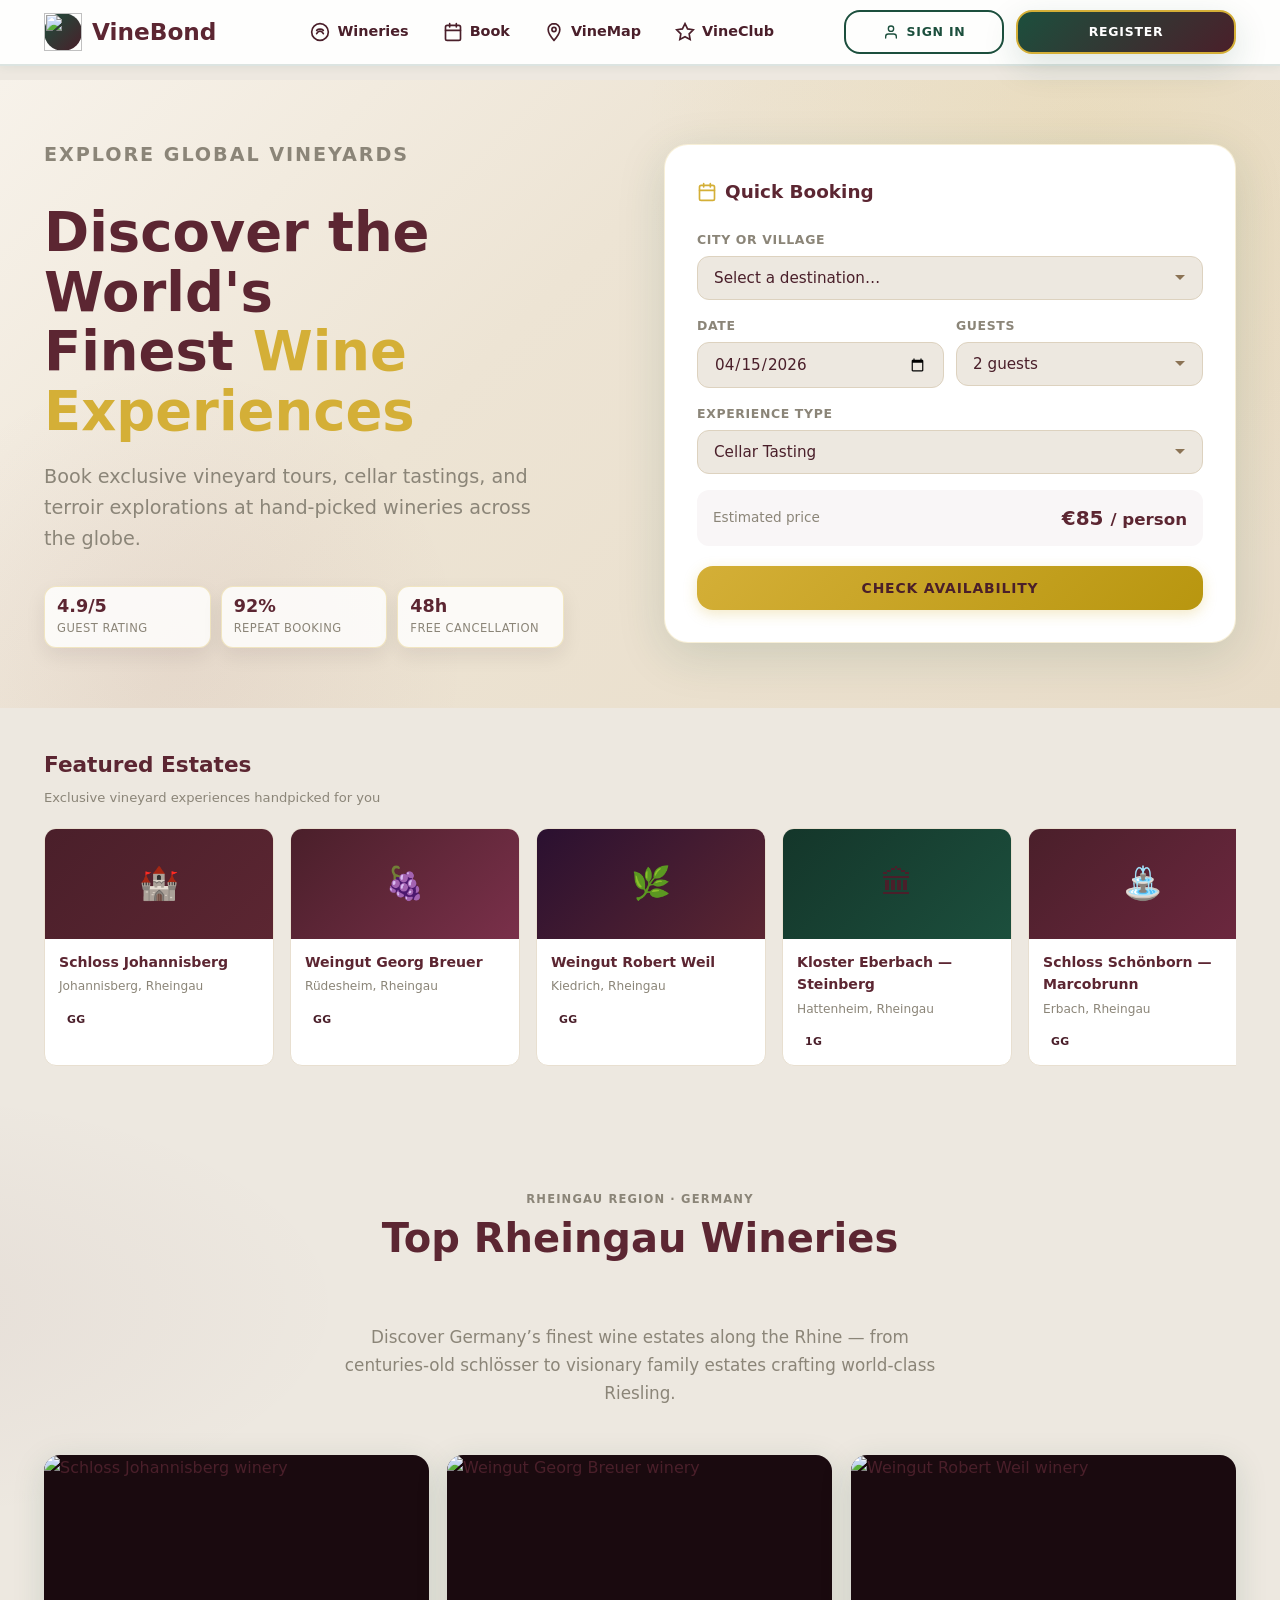
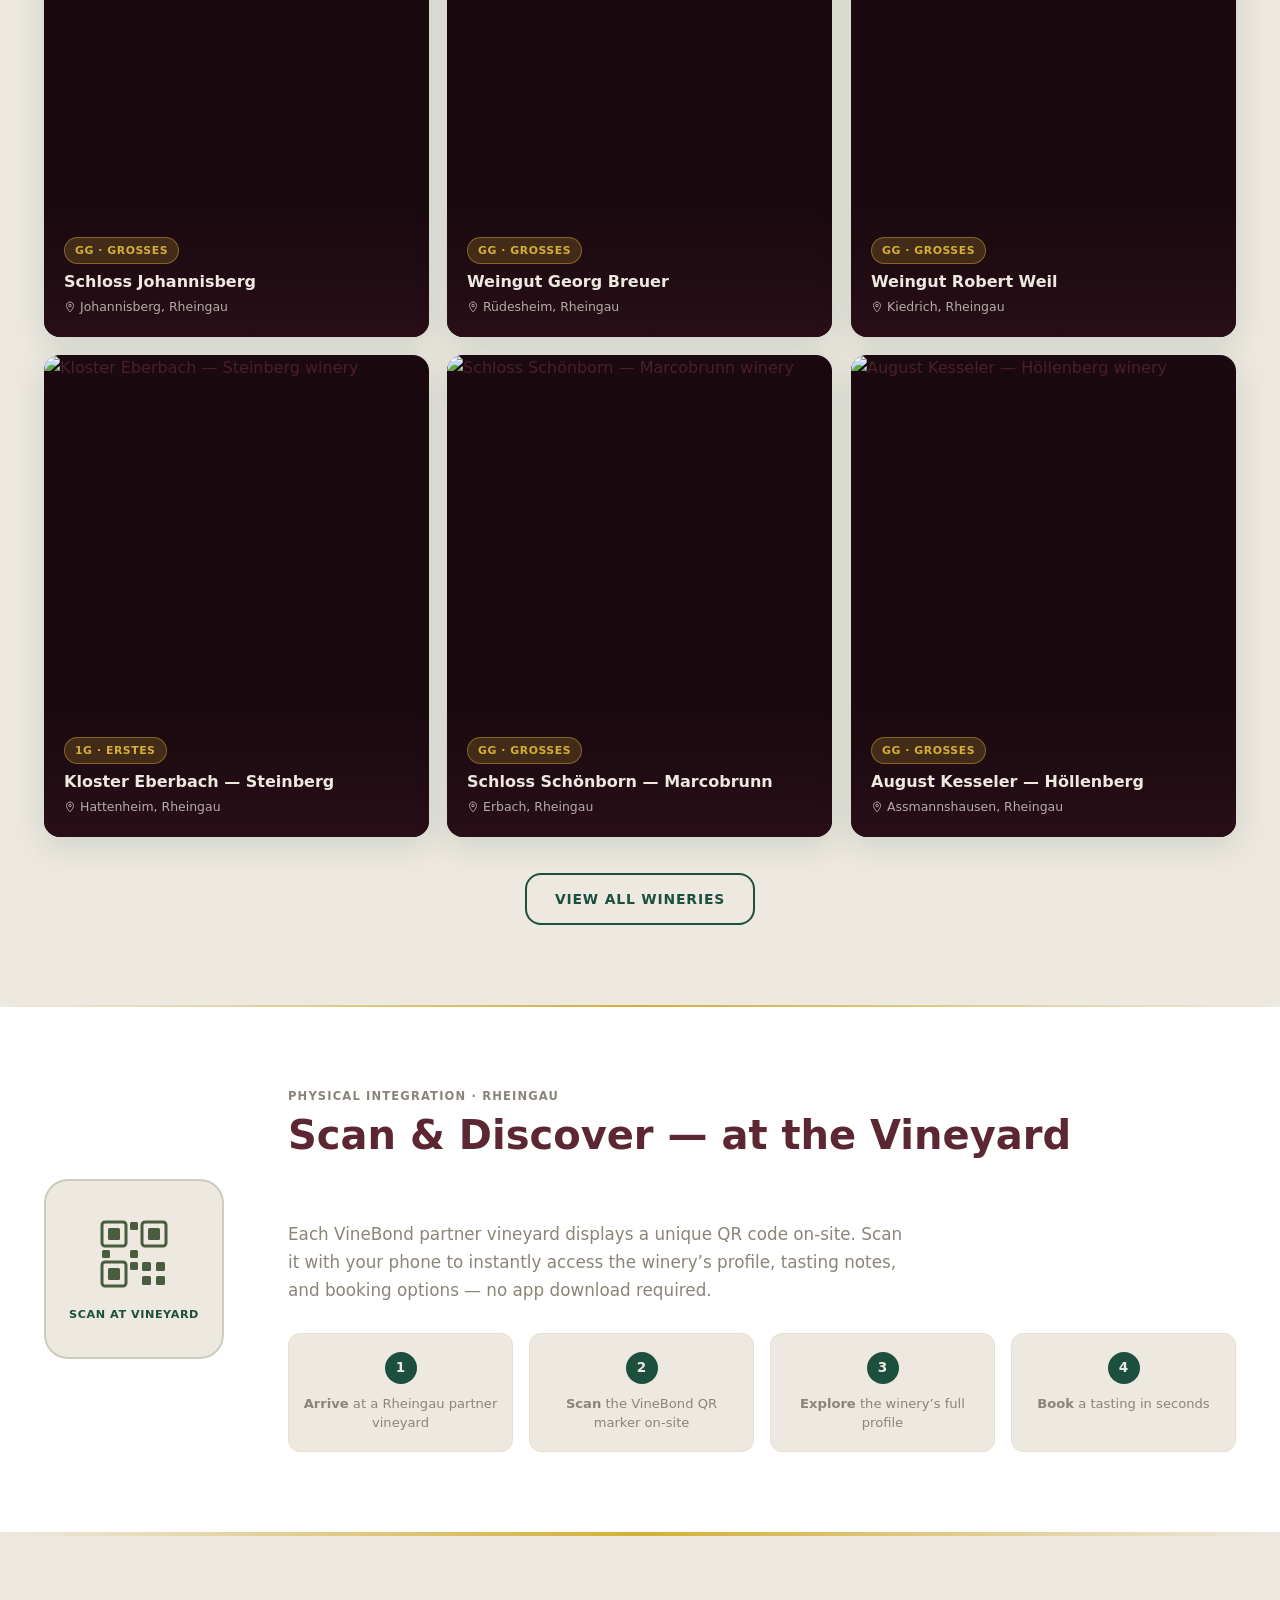
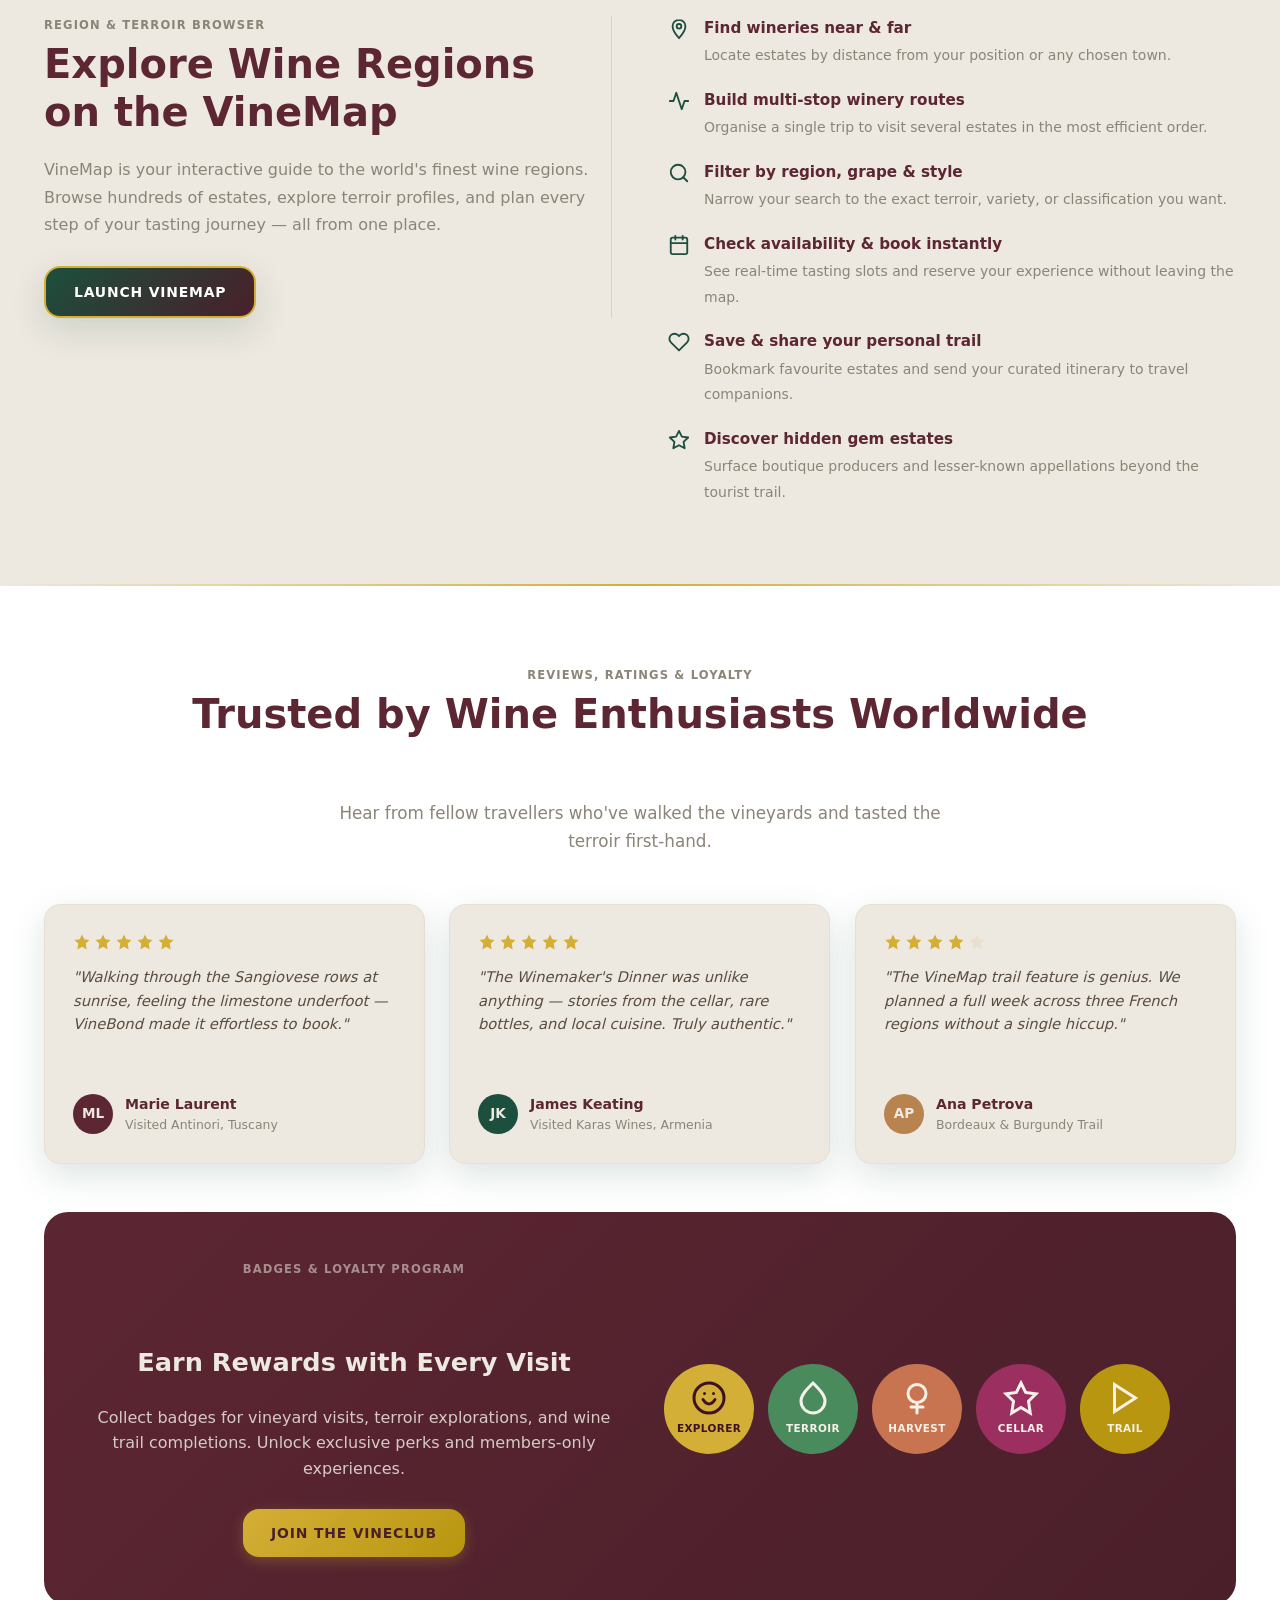
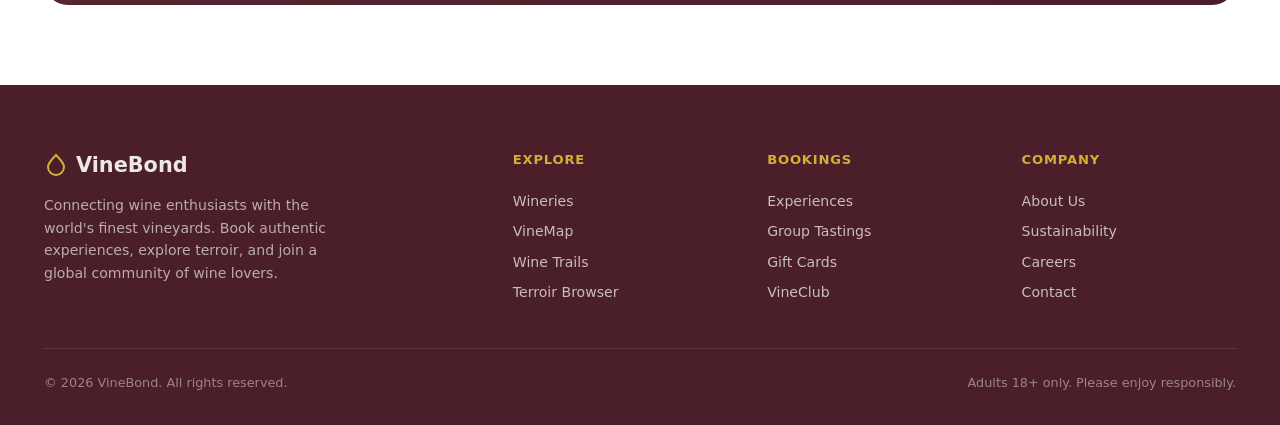
==== commit 040be9e2: "map implementation" ====
--- a/index.html
+++ b/index.html
@@ -1303,25 +1303,6 @@
           <span class="nav-brand-wordmark">VineBond</span>
         </a>
 
-        <!-- Utility zone — populated by nav-role.js -->
-        <div class="nav-utility" id="navUtility">
-          <a href="login.html" class="btn btn-secondary">
-            <svg viewBox="0 0 24 24" fill="none" stroke="currentColor" stroke-width="2" stroke-linecap="round" style="width:16px;height:16px;"><path d="M20 21v-2a4 4 0 00-4-4H8a4 4 0 00-4 4v2"/><circle cx="12" cy="7" r="4"/></svg>
-            <span>Sign In</span>
-          </a>
-          <a href="login.html" class="btn btn-primary btn-sm"><span>Register</span></a>
-        </div>
-
-        <!-- Mobile hamburger -->
-        <button class="nav-mobile-trigger" id="navMobileTrigger"
-                aria-label="Open menu" aria-expanded="false"
-                aria-controls="navSheet">
-          <span></span><span></span><span></span>
-        </button>
-      </div>
-
-      <!-- Row 2: Primary nav chips (always visible on mobile) -->
-      <div class="nav-row-chips" aria-label="Product navigation">
         <ul class="nav-primary" id="navPrimary" role="list">
           <li><a href="winery.html">
             <svg viewBox="0 0 24 24" fill="none" stroke="currentColor" stroke-width="2" stroke-linecap="round"><circle cx="12" cy="12" r="10"/><path d="M8 14c1-2 2.5-3 4-3s3 1 4 3"/><path d="M8 10c1-1 2.5-1.5 4-1.5s3 .5 4 1.5"/></svg>
@@ -1340,6 +1321,22 @@
             <span>VineClub</span>
           </a></li>
         </ul>
+
+        <!-- Utility zone — populated by nav-role.js -->
+        <div class="nav-utility" id="navUtility">
+          <a href="login.html" class="btn btn-secondary">
+            <svg viewBox="0 0 24 24" fill="none" stroke="currentColor" stroke-width="2" stroke-linecap="round" style="width:16px;height:16px;"><path d="M20 21v-2a4 4 0 00-4-4H8a4 4 0 00-4 4v2"/><circle cx="12" cy="7" r="4"/></svg>
+            <span>Sign In</span>
+          </a>
+          <a href="login.html" class="btn btn-primary btn-sm"><span>Register</span></a>
+        </div>
+
+        <!-- Mobile hamburger -->
+        <button class="nav-mobile-trigger" id="navMobileTrigger"
+                aria-label="Open menu" aria-expanded="false"
+                aria-controls="navSheet">
+          <span></span><span></span><span></span>
+        </button>
       </div>
 
     </nav>
@@ -1365,6 +1362,18 @@
     </div>
     <div class="nav-sheet-links">
       <p class="nav-sheet-section-title">Explore</p>
+      <a href="winery.html">
+        <svg viewBox="0 0 24 24" fill="none" stroke="currentColor" stroke-width="2" stroke-linecap="round"><circle cx="12" cy="12" r="10"/><path d="M8 14c1-2 2.5-3 4-3s3 1 4 3"/><path d="M8 10c1-1 2.5-1.5 4-1.5s3 .5 4 1.5"/></svg>
+        <span>Wineries</span>
+      </a>
+      <a href="book.html">
+        <svg viewBox="0 0 24 24" fill="none" stroke="currentColor" stroke-width="2" stroke-linecap="round"><rect x="3" y="4" width="18" height="18" rx="2"/><path d="M16 2v4M8 2v4M3 10h18"/></svg>
+        <span>Book</span>
+      </a>
+      <a href="vinemap.html">
+        <svg viewBox="0 0 24 24" fill="none" stroke="currentColor" stroke-width="2" stroke-linecap="round"><path d="M12 2C8.13 2 5 5.13 5 9c0 5.25 7 13 7 13s7-7.75 7-13c0-3.87-3.13-7-7-7z"/><circle cx="12" cy="9" r="2.5"/></svg>
+        <span>VineMap</span>
+      </a>
       <a href="vineclub.html">
         <svg viewBox="0 0 24 24" fill="none" stroke="currentColor" stroke-width="2" stroke-linecap="round"><path d="M12 2l3.09 6.26L22 9.27l-5 4.87 1.18 6.88L12 17.77l-6.18 3.25L7 14.14 2 9.27l6.91-1.01L12 2z"/></svg>
         <span>VineClub Membership</span>
--- a/css/vinebond.css
+++ b/css/vinebond.css
@@ -332,15 +332,10 @@
   gap: 0;
 }
 
-/* Row 2 chip strip — visible on all breakpoints (Booking.com two-row pattern) */
+/* Row 2 chip strip — moved into nav-row-top on desktop */
 .nav-row-chips {
-  display: block;
-  border-top: 1px solid rgba(28,79,61,0.10);
-  overflow-x: auto;
-  -webkit-overflow-scrolling: touch;
-  scrollbar-width: none;
-}
-.nav-row-chips::-webkit-scrollbar { display: none; }
+  display: none;
+}
 
 /* ── ZONE 1: Brand (in-flow flex child) ─────────────────────── */
 .nav-brand {
@@ -367,17 +362,16 @@
   object-fit: contain;
 }
 
-/* ── ZONE 2: Primary navigation — chip strip (Booking.com pattern) ── */
+/* ── ZONE 2: Primary navigation — inline in nav-row-top ── */
 .nav-primary {
   display: flex;
   align-items: center;
   list-style: none;
-  gap: 4px;
-  padding: 8px 24px;
-  max-width: 1240px;
-  margin: 0 auto;
-  justify-content: flex-start;
-  flex-wrap: nowrap;
+  gap: 0;
+  padding: 0;
+  margin: 0;
+  flex: 1;
+  justify-content: center;
 }
 .nav-primary a {
   display: flex;
@@ -449,7 +443,6 @@
   align-items: center;
   gap: 12px;
   flex-shrink: 0;
-  margin-left: auto;
 }
 .nav-utility .btn { padding: 9px 20px; font-size: 0.78rem; }
 
@@ -457,7 +450,7 @@
 .nav-mobile-trigger { display: none; }
 
 /* Nav sheet backdrop and panel: hidden on desktop */
-@media (min-width: 769px) {
+@media (min-width: 1025px) {
   #navSheet, .nav-sheet, .nav-backdrop { display: none !important; }
 }
 
@@ -789,12 +782,33 @@
   .footer-grid { grid-template-columns: 1fr 1fr; }
 }
 
-/* ── iPad Portrait — 769px–1024px compact header ───────────── */
+/* ── iPad Portrait — 769px–1024px: hamburger menu, hide chips ── */
 @media (min-width: 769px) and (max-width: 1024px) {
   .nav-row-top { padding: 0 16px; }
-  .nav-primary { padding: 8px 16px; }
-  .nav-primary a { padding: 7px 12px; font-size: 0.85rem; }
-  .nav-utility .btn { padding: 8px 16px; min-width: auto; }
+  .nav-row-chips { display: none; }
+  .nav-utility { display: none; }
+  .nav-mobile-trigger {
+    display: flex;
+    flex-direction: column;
+    gap: 5px;
+    background: none;
+    border: none;
+    padding: 8px;
+    min-width: 44px;
+    min-height: 44px;
+    align-items: center;
+    justify-content: center;
+    flex-shrink: 0;
+  }
+  .nav-mobile-trigger span {
+    width: 22px; height: 2.5px;
+    background: var(--vb-deep-maroon);
+    border-radius: 2px;
+    transition: var(--transition);
+  }
+  .nav-mobile-trigger[aria-expanded="true"] span:nth-child(1) { transform: translateY(7.5px) rotate(45deg); }
+  .nav-mobile-trigger[aria-expanded="true"] span:nth-child(2) { opacity: 0; }
+  .nav-mobile-trigger[aria-expanded="true"] span:nth-child(3) { transform: translateY(-7.5px) rotate(-45deg); }
 }
 
 /* ── XL — Tablet Portrait (≤ 768px → two-row mobile header) ── */
@@ -811,13 +825,8 @@
   .nav-brand { margin-right: 0; font-size: 1.25rem; gap: 8px; }
   .nav-brand-icon { width: 32px; height: 32px; }
 
-  /* Chip strip background on mobile */
-  .nav-row-chips { background: var(--vb-topbar-bg, rgba(255,255,255,0.93)); }
-
-  /* Chips: smaller on mobile */
-  .nav-primary { gap: 8px; padding: 8px 16px; }
-  .nav-primary a { flex-shrink: 0; padding: 6px 14px; font-size: 0.85rem; gap: 6px; min-height: 36px; }
-  .nav-primary a svg { width: 18px; height: 18px; }
+  /* Chip strip hidden on mobile — nav items move to sheet */
+  .nav-row-chips { display: none; }
 
   /* VineClub chip: desktop only */
   .nav-primary li.vineclub-chip { display: none; }
@@ -1584,7 +1593,7 @@
 
 /* ── Hero ─────────────────────────────────────────────────────── */
 .vc-hero {
-  margin-top: 80px;
+  margin-top: 105px;
   min-height: 280px;
   background: linear-gradient(135deg, #3D1525 0%, #6B1F3C 45%, #4A1528 100%);
   color: var(--white);
@@ -2164,8 +2173,11 @@
   .vc-tiers-grid { grid-template-columns: 1fr; }
   .vc-certs-grid { grid-template-columns: 1fr; }
 }
+@media (min-width: 769px) and (max-width: 1024px) {
+  .vc-hero { margin-top: 64px; }
+}
 @media (max-width: 768px) {
-  .vc-hero { margin-top: 64px; min-height: 200px; padding: 32px 0; }
+  .vc-hero { margin-top: 56px; min-height: 200px; padding: 32px 0; }
   .vc-tiers, .vc-credits, .vc-register, .vc-certificates { padding: 48px 0; }
   .credit-table thead th { padding: 10px 12px; font-size: 0.7rem; }
   .credit-table tbody td { padding: 10px 12px; font-size: 0.85rem; }
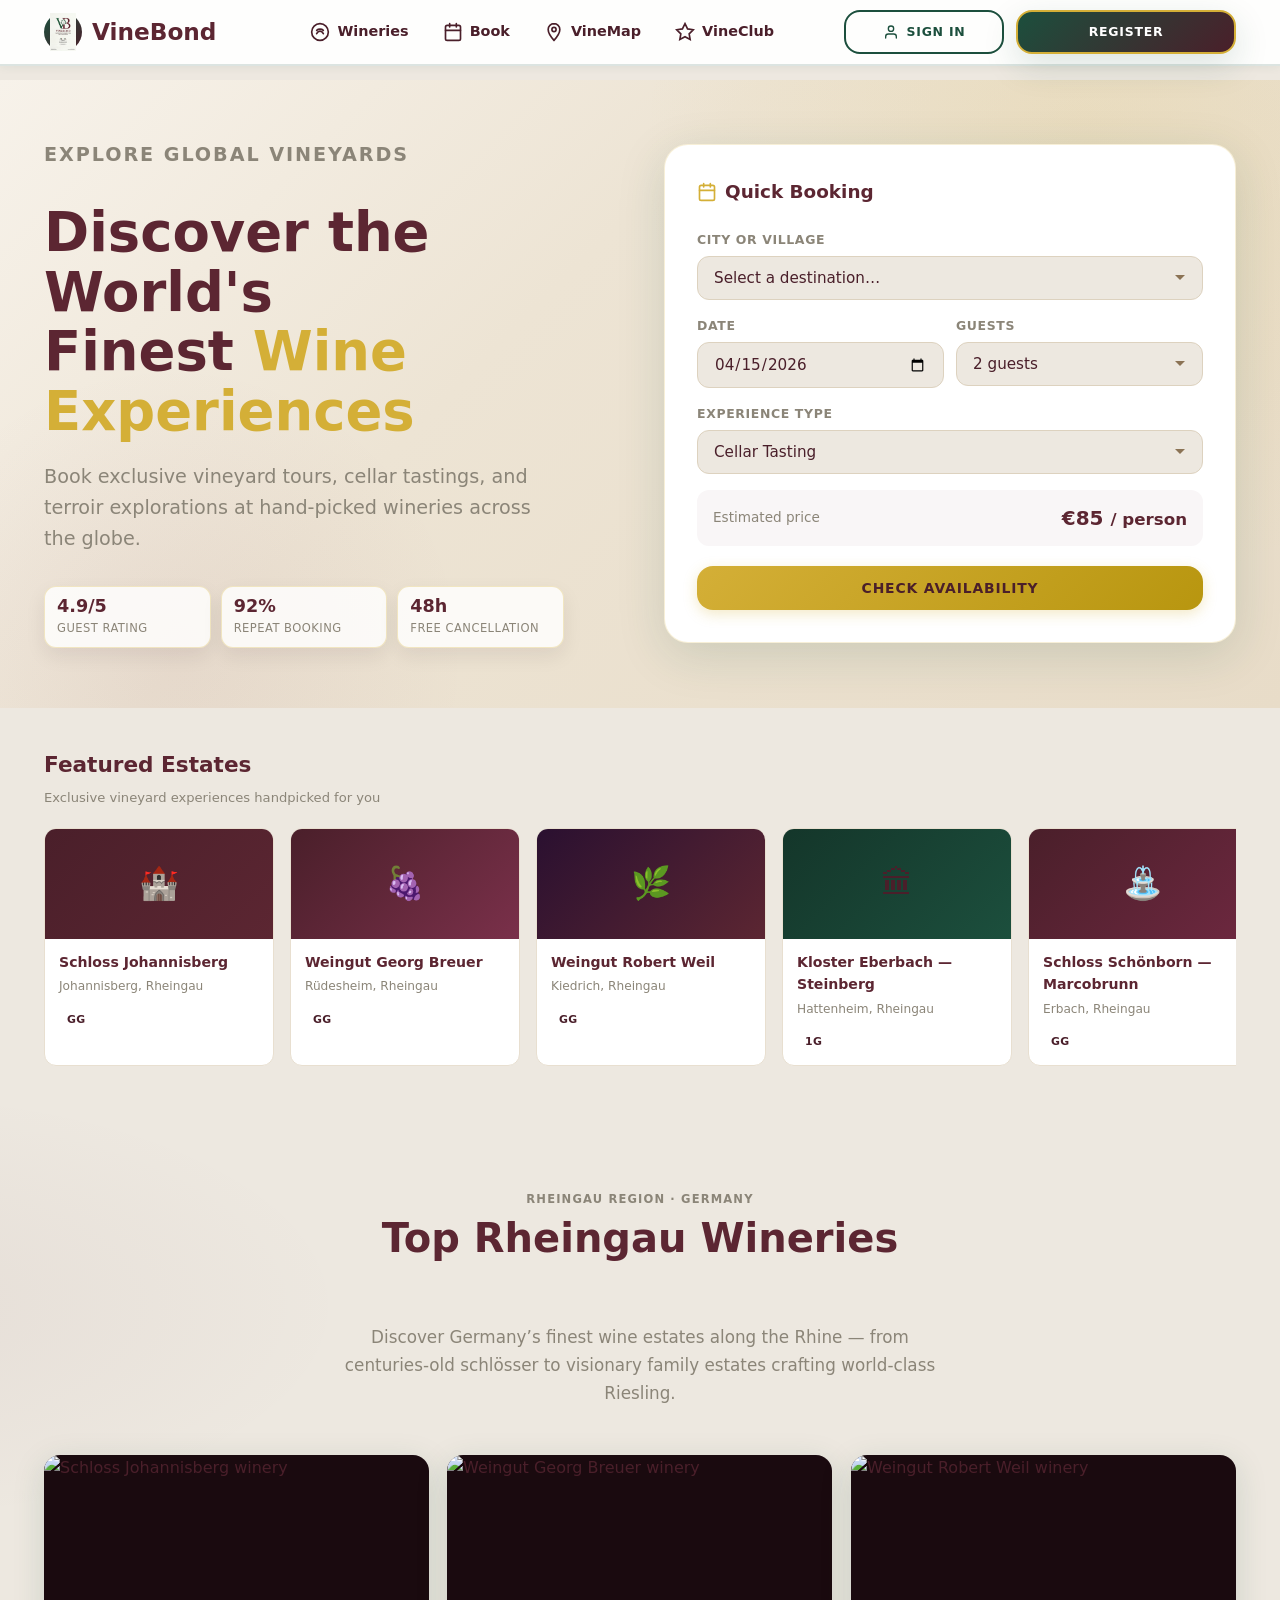
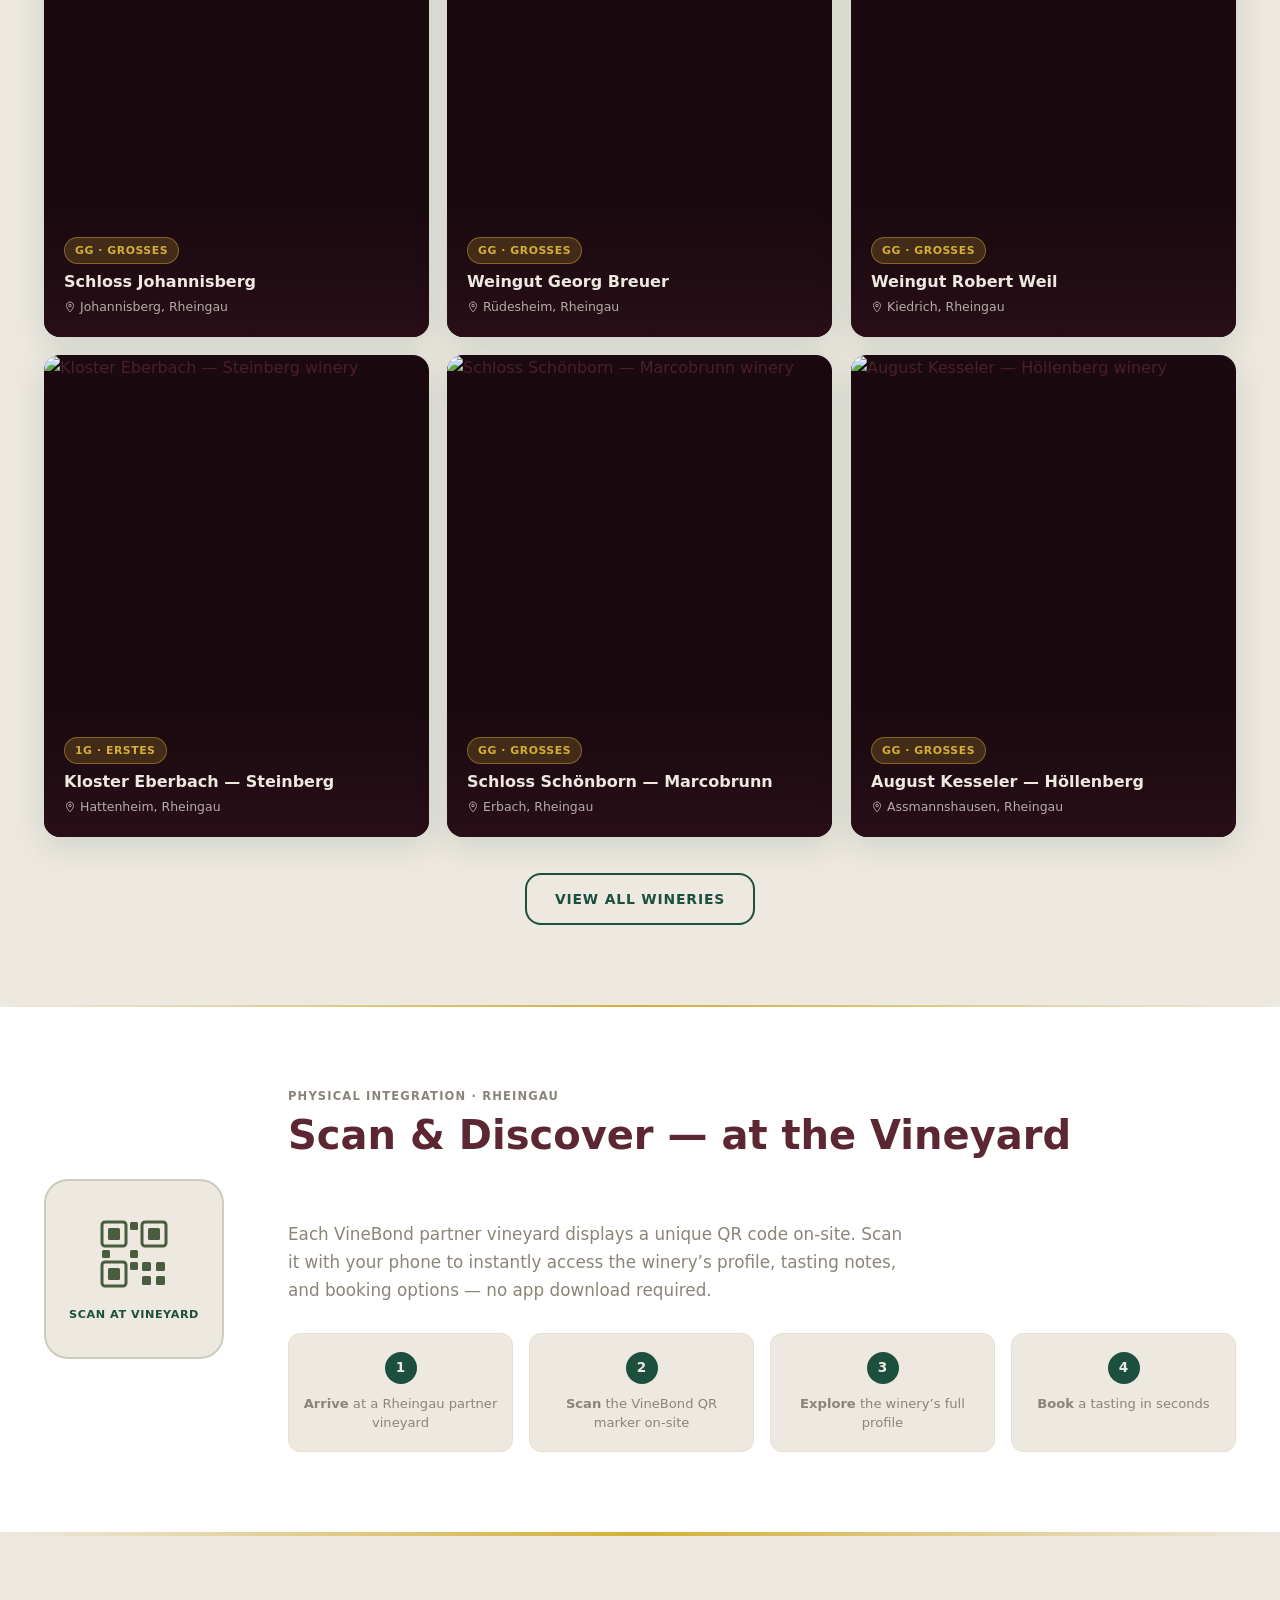
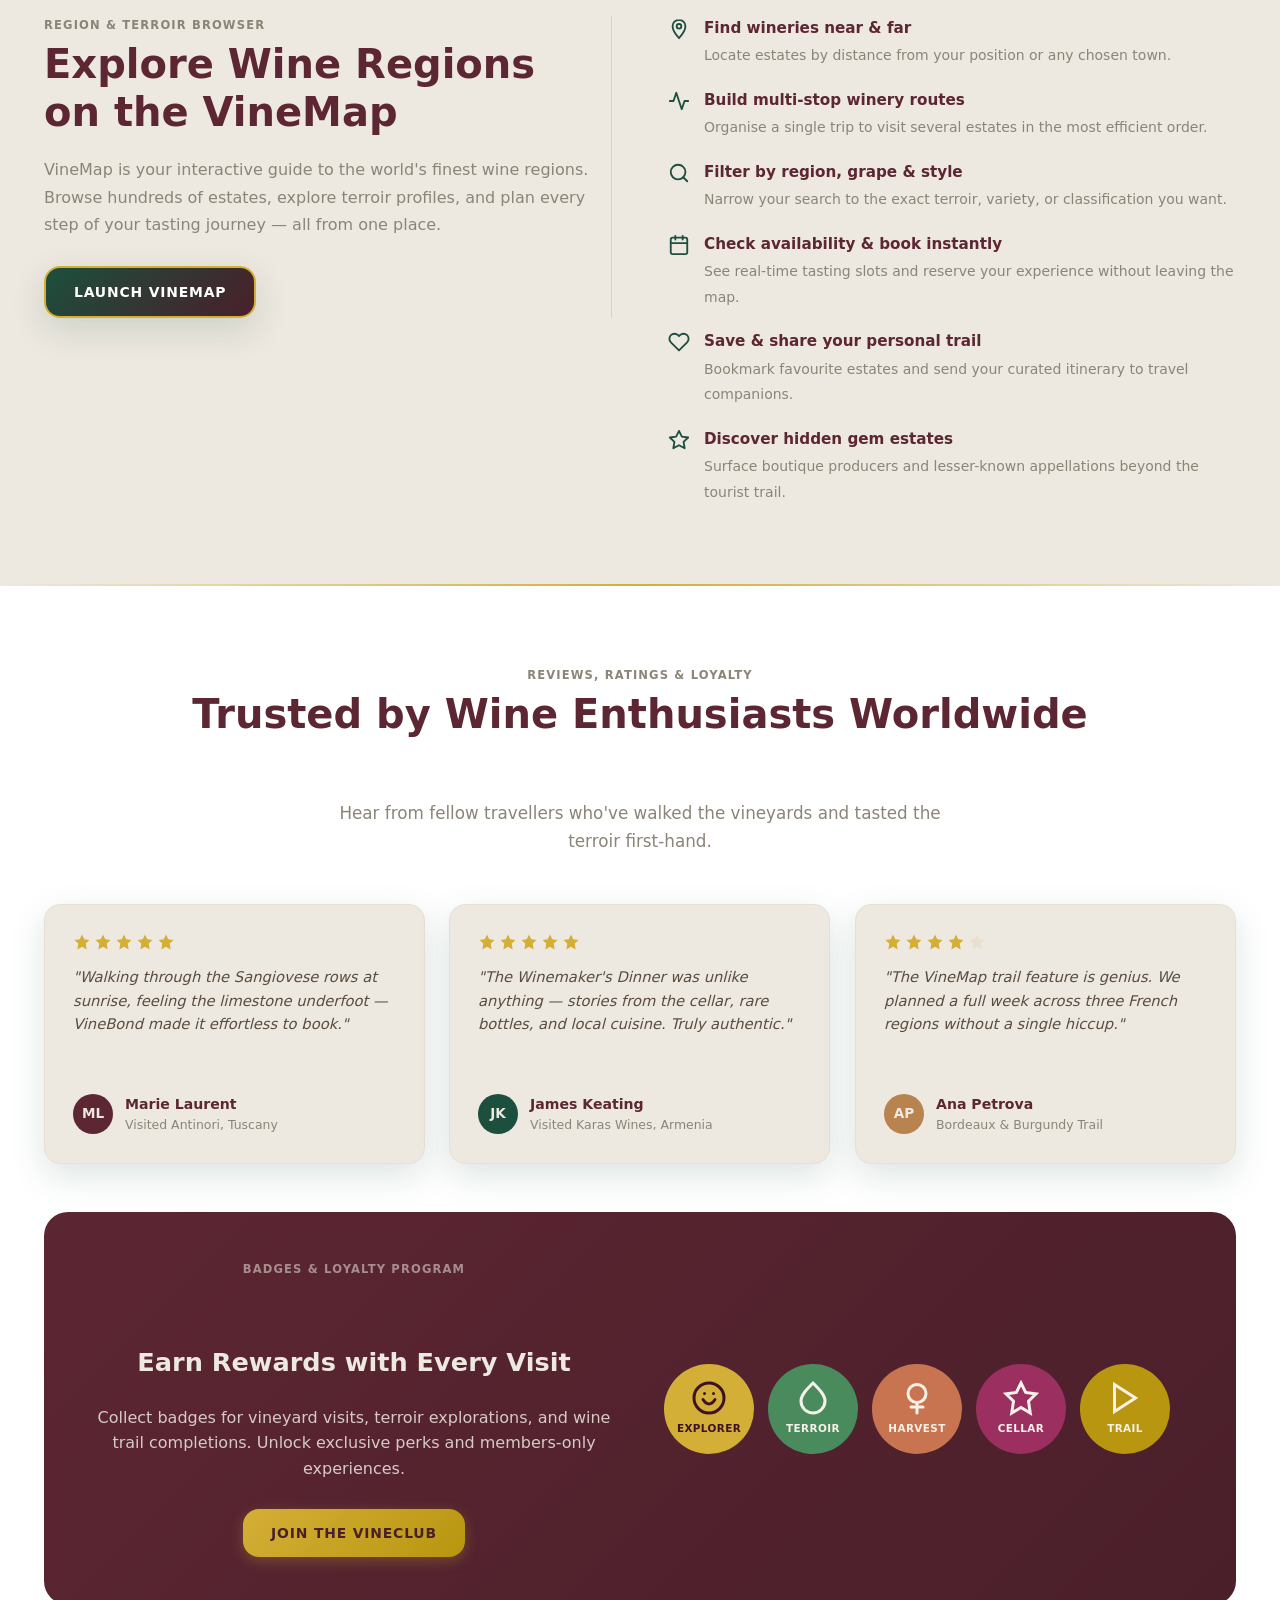
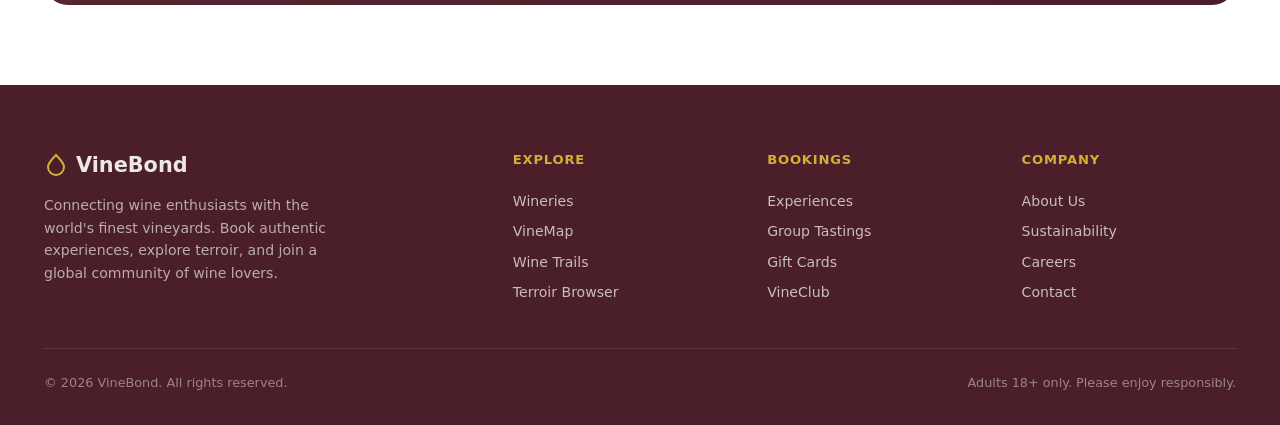
==== commit a68e34f6: "Fix broken nav logo image path across 4 pages Replace missing "Vache's team library.png" with existi" ====
--- a/index.html
+++ b/index.html
@@ -1298,7 +1298,7 @@
         <!-- Brand -->
         <a href="index.html" class="nav-brand">
           <div class="nav-brand-icon">
-            <img src="Vache's team library.png" alt="" aria-hidden="true" />
+            <img src="assets/figma-elements/logo-reshaped-1.png" alt="" aria-hidden="true" />
           </div>
           <span class="nav-brand-wordmark">VineBond</span>
         </a>
@@ -1813,14 +1813,21 @@
 
     function lockScroll() {
       _menuOpen = true;
-      document.documentElement.style.overflow = 'hidden';
-      document.body.style.overflow = 'hidden';
+      _lockedScrollY = window.scrollY;
+      var sbW = window.innerWidth - document.documentElement.clientWidth;
+      document.body.style.paddingRight = sbW + 'px';
+      document.body.style.position = 'fixed';
+      document.body.style.top = '-' + _lockedScrollY + 'px';
+      document.body.style.width = '100%';
     }
 
     function unlockScroll() {
       _menuOpen = false;
-      document.documentElement.style.overflow = '';
-      document.body.style.overflow = '';
+      document.body.style.position = '';
+      document.body.style.top = '';
+      document.body.style.width = '';
+      document.body.style.paddingRight = '';
+      window.scrollTo(0, _lockedScrollY);
     }
 
     /* ---- Mobile menu toggle ---- */
@@ -1855,7 +1862,7 @@
 
     // Close menu when resized to desktop
     window.addEventListener('resize', () => {
-      if (window.innerWidth > 768 && navSheet.classList.contains('open')) {
+      if (window.innerWidth > 1024 && navSheet.classList.contains('open')) {
         closeMenu();
       }
     });
--- a/css/vinebond.css
+++ b/css/vinebond.css
@@ -777,15 +777,11 @@
    5XL    Large Desktop     ≥ 1920 px      12         QHD–4K, iMac 24"
    ══════════════════════════════════════════════════════════════ */
 
-/* ── XXL — Tablet Landscape (≤ 1024px) ───────────────────── */
+/* ── ≤1024px — hide nav links, show hamburger + sheet ───────── */
 @media (max-width: 1024px) {
   .footer-grid { grid-template-columns: 1fr 1fr; }
-}
-
-/* ── iPad Portrait — 769px–1024px: hamburger menu, hide chips ── */
-@media (min-width: 769px) and (max-width: 1024px) {
-  .nav-row-top { padding: 0 16px; }
   .nav-row-chips { display: none; }
+  .nav-primary { display: none; }
   .nav-utility { display: none; }
   .nav-mobile-trigger {
     display: flex;
@@ -799,6 +795,7 @@
     align-items: center;
     justify-content: center;
     flex-shrink: 0;
+    margin-left: auto;
   }
   .nav-mobile-trigger span {
     width: 22px; height: 2.5px;
@@ -809,58 +806,6 @@
   .nav-mobile-trigger[aria-expanded="true"] span:nth-child(1) { transform: translateY(7.5px) rotate(45deg); }
   .nav-mobile-trigger[aria-expanded="true"] span:nth-child(2) { opacity: 0; }
   .nav-mobile-trigger[aria-expanded="true"] span:nth-child(3) { transform: translateY(-7.5px) rotate(-45deg); }
-}
-
-/* ── XL — Tablet Portrait (≤ 768px → two-row mobile header) ── */
-@media (max-width: 768px) {
-  /* Two-row header */
-  .site-header { height: auto; }
-
-  .nav-row-top {
-    height: 56px;
-    padding: 0 16px;
-    max-width: 100%;
-    justify-content: space-between;
-  }
-  .nav-brand { margin-right: 0; font-size: 1.25rem; gap: 8px; }
-  .nav-brand-icon { width: 32px; height: 32px; }
-
-  /* Chip strip hidden on mobile — nav items move to sheet */
-  .nav-row-chips { display: none; }
-
-  /* VineClub chip: desktop only */
-  .nav-primary li.vineclub-chip { display: none; }
-
-  /* Desktop utility hidden; hamburger trigger shows */
-  .nav-utility { display: none; }
-  .nav-mobile-trigger {
-    display: flex;
-    flex-direction: column;
-    gap: 5px;
-    background: none;
-    border: none;
-    padding: 8px;
-    min-width: 44px;
-    min-height: 44px;
-    align-items: center;
-    justify-content: center;
-    flex-shrink: 0;
-  }
-  .nav-mobile-trigger span {
-    width: 22px; height: 2.5px;
-    background: var(--vb-deep-maroon);
-    border-radius: 2px;
-    transition: var(--transition);
-  }
-  .nav-mobile-trigger[aria-expanded="true"] span:nth-child(1) { transform: translateY(7.5px) rotate(45deg); }
-  .nav-mobile-trigger[aria-expanded="true"] span:nth-child(2) { opacity: 0; }
-  .nav-mobile-trigger[aria-expanded="true"] span:nth-child(3) { transform: translateY(-7.5px) rotate(-45deg); }
-
-  /* Lang toggle: in-flow on mobile */
-  .lang-toggle {
-    position: static; right: auto; top: auto; transform: none;
-    order: 2; margin-right: 8px;
-  }
 
   /* Sheet backdrop */
   .nav-backdrop {
@@ -869,7 +814,7 @@
   }
   .nav-backdrop.visible { display: block; }
 
-  /* Utility sheet (right-side panel, auth actions only) */
+  /* Navigation sheet (right-side panel) */
   .nav-sheet {
     display: none;
     position: fixed;
@@ -913,7 +858,6 @@
     font-size: 0.95rem; text-decoration: none; width: 100%;
   }
 
-  /* Extra sheet links (VineClub + support) — static, below auth section */
   .nav-sheet-links {
     display: flex; flex-direction: column; gap: 2px;
     margin-top: 20px; padding-top: 16px;
@@ -933,6 +877,32 @@
   }
   .nav-sheet-links a:hover { background: var(--vb-light-beige); color: var(--vb-forest); }
   .nav-sheet-links a svg { width: 18px; height: 18px; flex-shrink: 0; color: var(--vb-forest); }
+}
+
+/* ── 769px–1024px: tablet padding ───────────────────────────── */
+@media (min-width: 769px) and (max-width: 1024px) {
+  .nav-row-top { padding: 0 16px; }
+}
+
+/* ── XL — Tablet Portrait (≤ 768px → two-row mobile header) ── */
+@media (max-width: 768px) {
+  /* Two-row header */
+  .site-header { height: auto; }
+
+  .nav-row-top {
+    height: 56px;
+    padding: 0 16px;
+    max-width: 100%;
+    justify-content: space-between;
+  }
+  .nav-brand { margin-right: 0; font-size: 1.25rem; gap: 8px; }
+  .nav-brand-icon { width: 32px; height: 32px; }
+
+  /* Lang toggle: in-flow on mobile */
+  .lang-toggle {
+    position: static; right: auto; top: auto; transform: none;
+    order: 2; margin-right: 8px;
+  }
 
   /* Horizontal scroll for filter chips on mobile */
   .filter-chips {
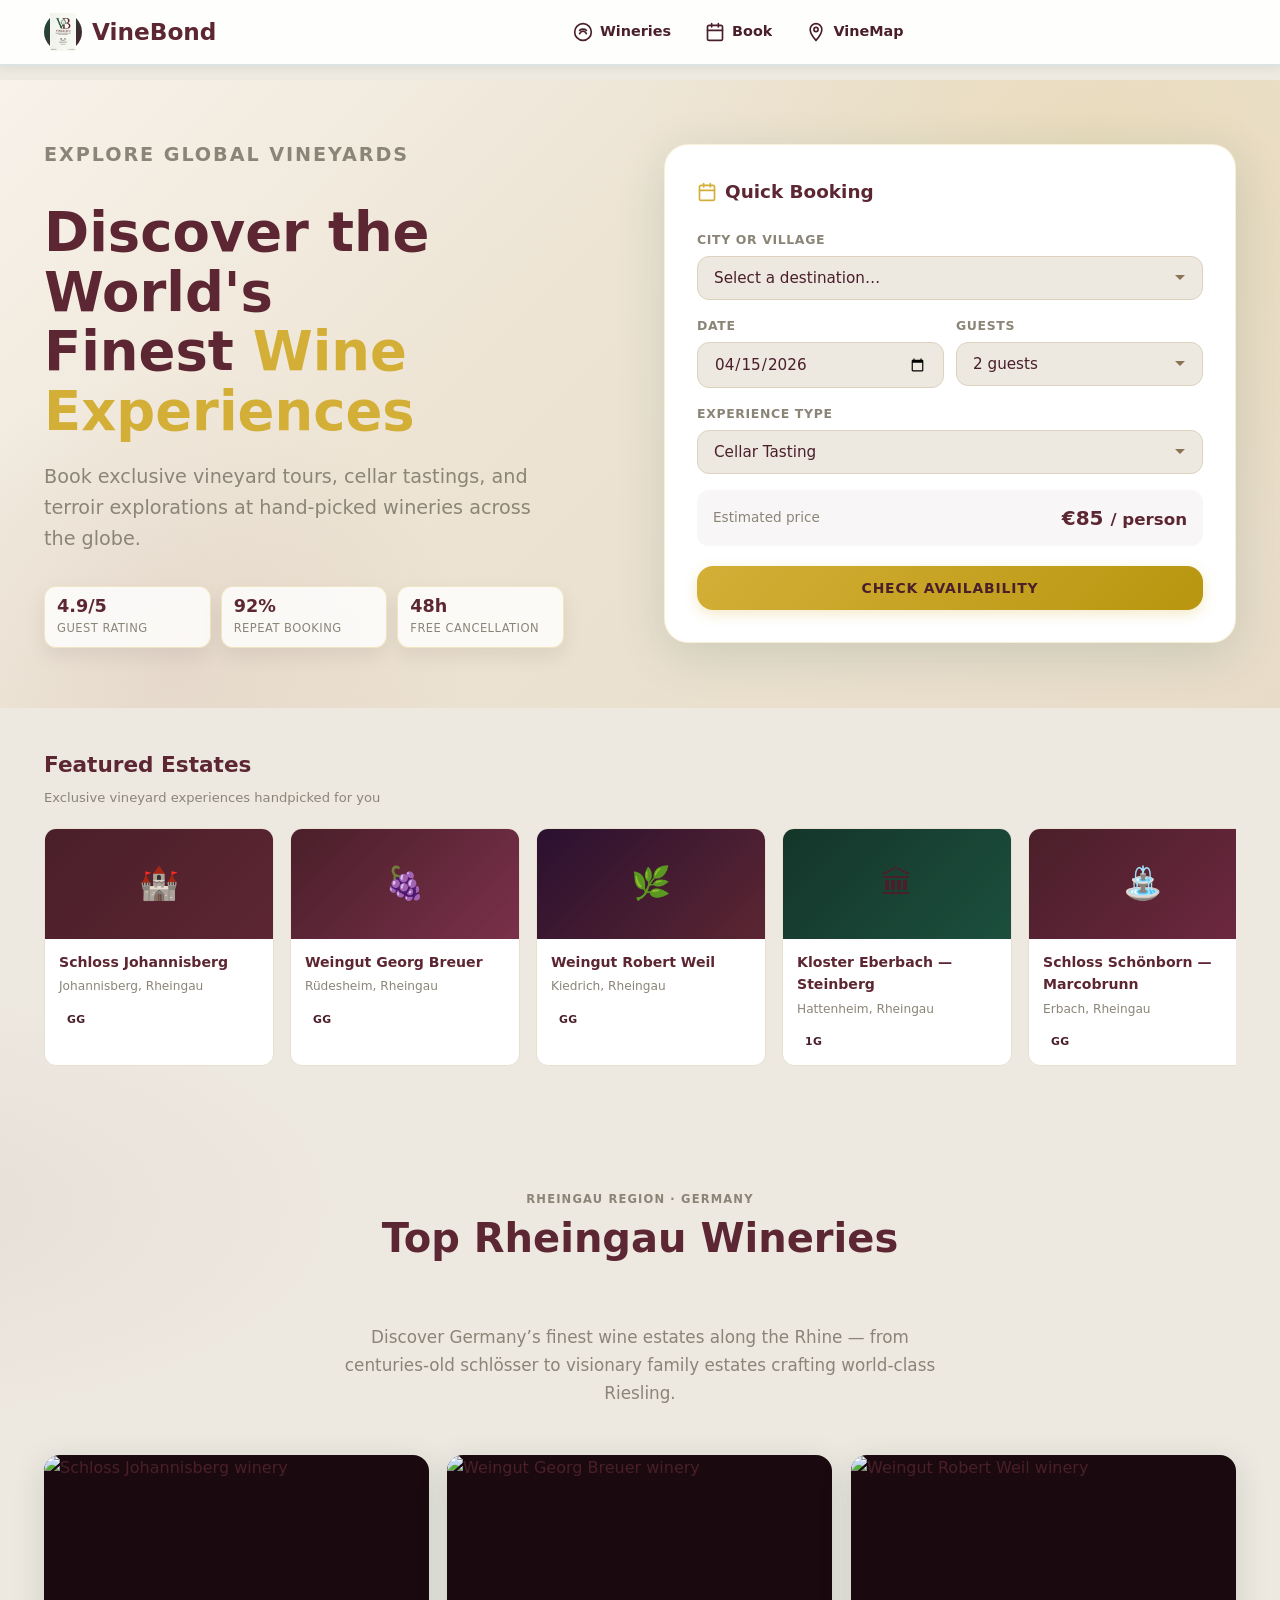
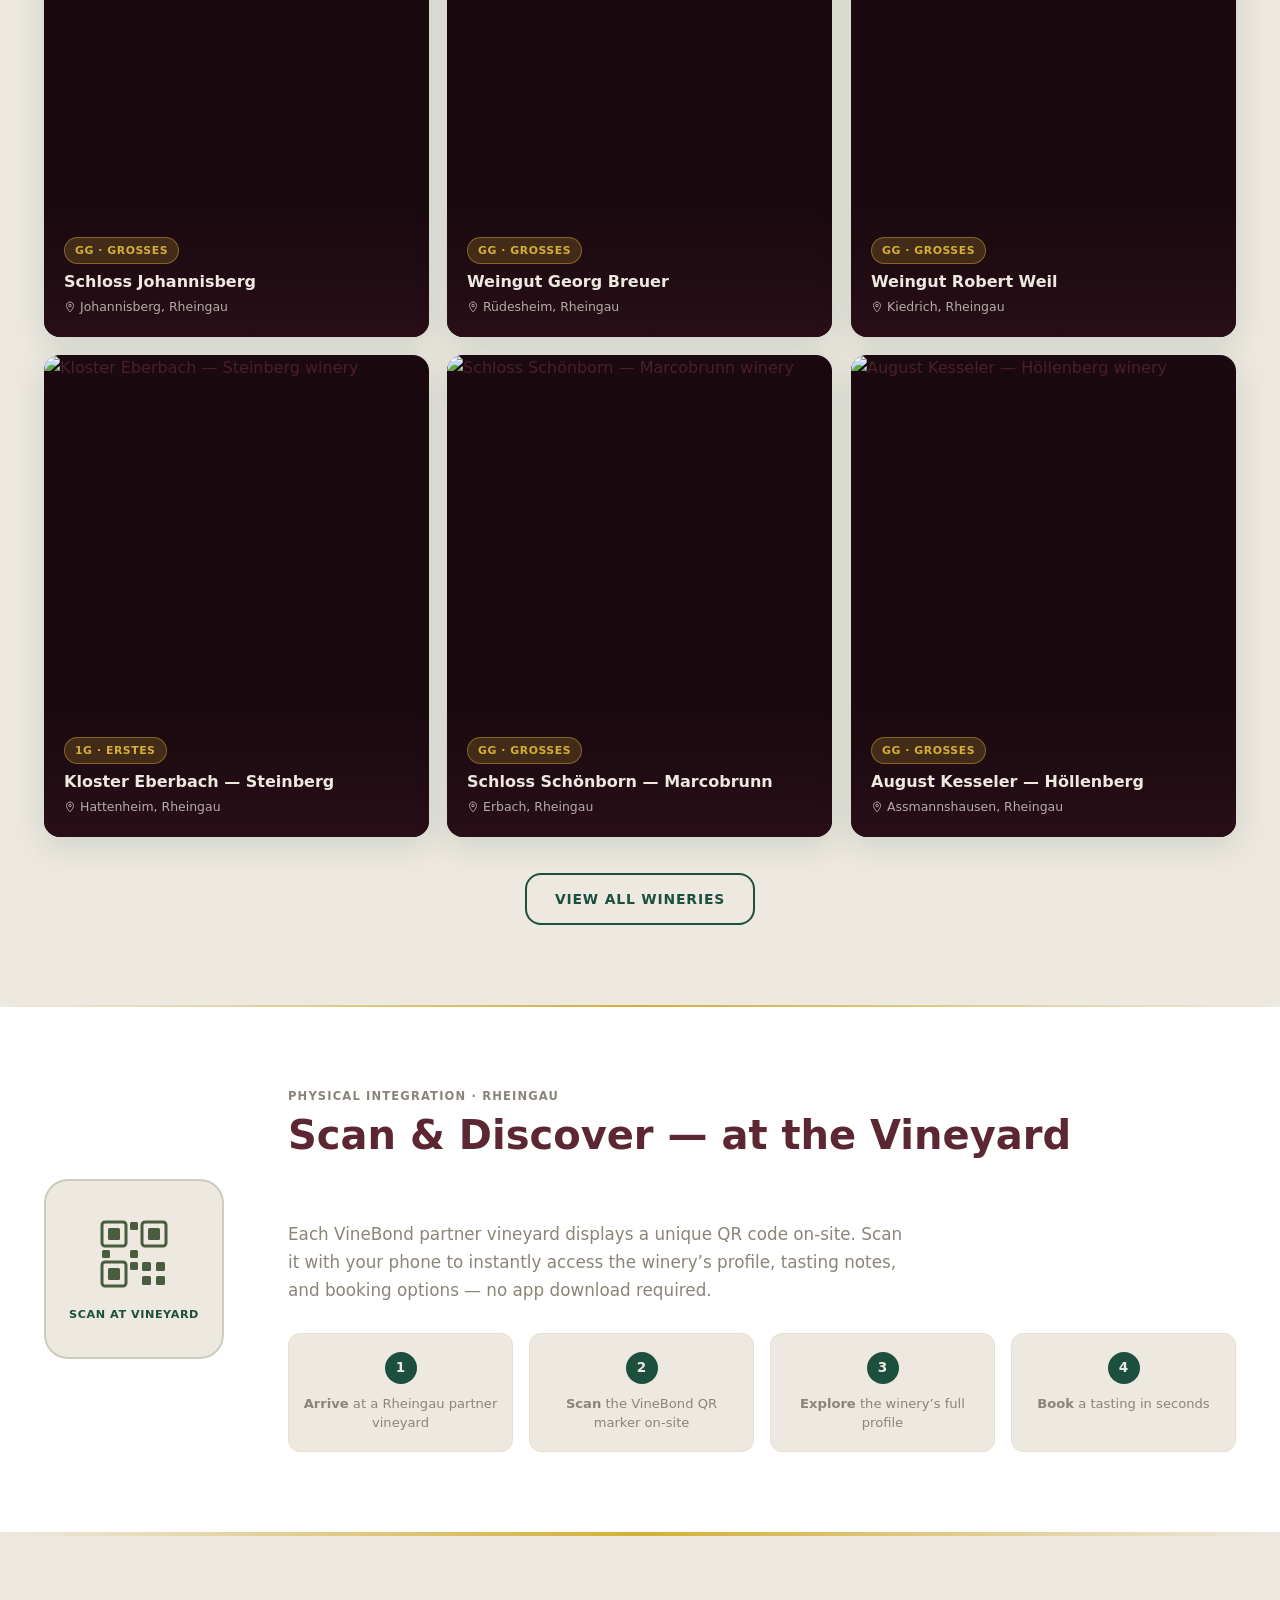
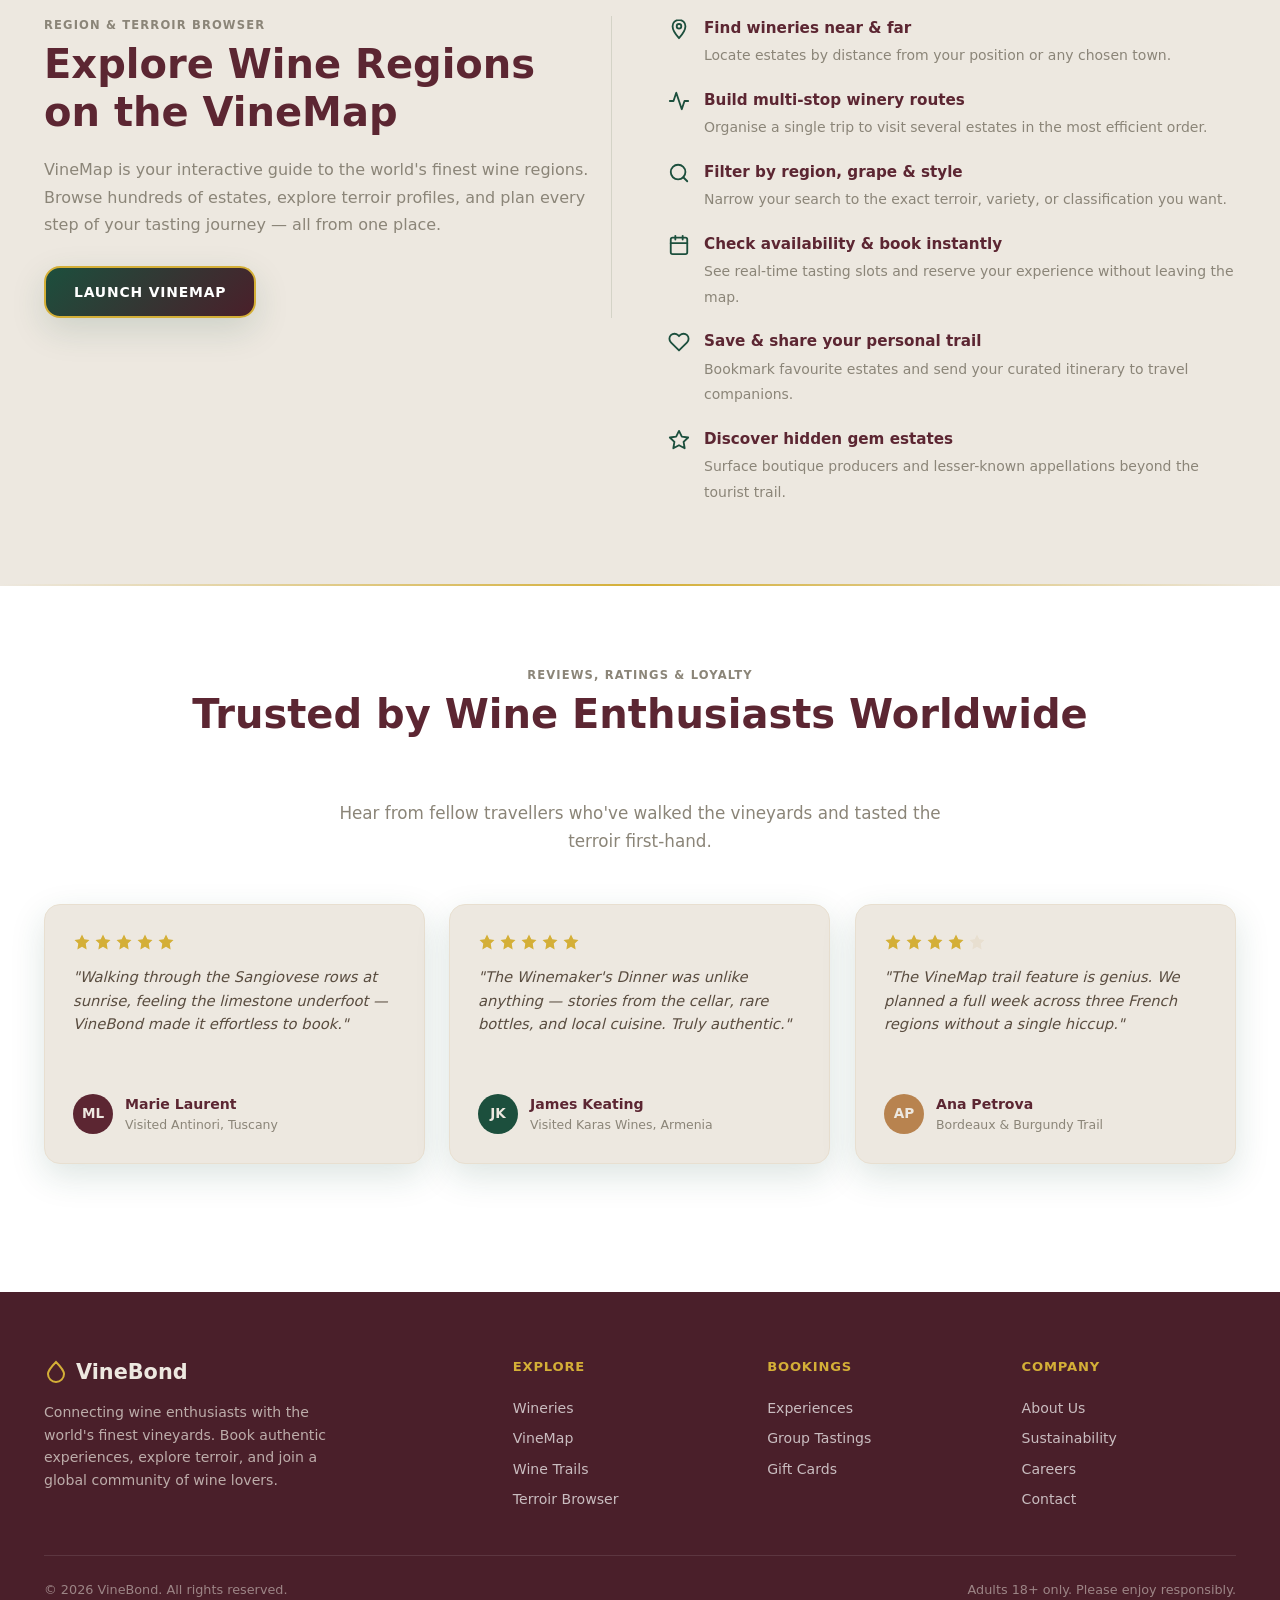
==== commit 3138af81: "Major changes" ====
--- a/index.html
+++ b/index.html
@@ -1316,20 +1316,16 @@
             <svg viewBox="0 0 24 24" fill="none" stroke="currentColor" stroke-width="2" stroke-linecap="round"><path d="M12 2C8.13 2 5 5.13 5 9c0 5.25 7 13 7 13s7-7.75 7-13c0-3.87-3.13-7-7-7z"/><circle cx="12" cy="9" r="2.5"/></svg>
             <span>VineMap</span>
           </a></li>
+          <!-- VineClub nav chip hidden until Next_Updates release
           <li class="vineclub-chip"><a href="vineclub.html">
             <svg viewBox="0 0 24 24" fill="none" stroke="currentColor" stroke-width="2" stroke-linecap="round"><path d="M12 2l3.09 6.26L22 9.27l-5 4.87 1.18 6.88L12 17.77l-6.18 3.25L7 14.14 2 9.27l6.91-1.01L12 2z"/></svg>
             <span>VineClub</span>
           </a></li>
+          -->
         </ul>
 
         <!-- Utility zone — populated by nav-role.js -->
-        <div class="nav-utility" id="navUtility">
-          <a href="login.html" class="btn btn-secondary">
-            <svg viewBox="0 0 24 24" fill="none" stroke="currentColor" stroke-width="2" stroke-linecap="round" style="width:16px;height:16px;"><path d="M20 21v-2a4 4 0 00-4-4H8a4 4 0 00-4 4v2"/><circle cx="12" cy="7" r="4"/></svg>
-            <span>Sign In</span>
-          </a>
-          <a href="login.html" class="btn btn-primary btn-sm"><span>Register</span></a>
-        </div>
+        <div class="nav-utility" id="navUtility"></div>
 
         <!-- Mobile hamburger -->
         <button class="nav-mobile-trigger" id="navMobileTrigger"
@@ -1353,13 +1349,7 @@
         <svg viewBox="0 0 24 24" fill="none" stroke="currentColor" stroke-width="2" stroke-linecap="round"><path d="M18 6L6 18M6 6l12 12"/></svg>
       </button>
     </div>
-    <div class="nav-sheet-utility" id="navSheetUtility">
-      <a href="login.html" class="btn btn-primary">
-        <svg viewBox="0 0 24 24" fill="none" stroke="currentColor" stroke-width="2" stroke-linecap="round" style="width:16px;height:16px;"><path d="M20 21v-2a4 4 0 00-4-4H8a4 4 0 00-4 4v2"/><circle cx="12" cy="7" r="4"/></svg>
-        <span>Sign In</span>
-      </a>
-      <a href="login.html" class="btn btn-secondary"><span>Register</span></a>
-    </div>
+    <div class="nav-sheet-utility" id="navSheetUtility"></div>
     <div class="nav-sheet-links">
       <p class="nav-sheet-section-title">Explore</p>
       <a href="winery.html">
@@ -1374,10 +1364,12 @@
         <svg viewBox="0 0 24 24" fill="none" stroke="currentColor" stroke-width="2" stroke-linecap="round"><path d="M12 2C8.13 2 5 5.13 5 9c0 5.25 7 13 7 13s7-7.75 7-13c0-3.87-3.13-7-7-7z"/><circle cx="12" cy="9" r="2.5"/></svg>
         <span>VineMap</span>
       </a>
+      <!-- VineClub mobile link hidden until Next_Updates release
       <a href="vineclub.html">
         <svg viewBox="0 0 24 24" fill="none" stroke="currentColor" stroke-width="2" stroke-linecap="round"><path d="M12 2l3.09 6.26L22 9.27l-5 4.87 1.18 6.88L12 17.77l-6.18 3.25L7 14.14 2 9.27l6.91-1.01L12 2z"/></svg>
         <span>VineClub Membership</span>
       </a>
+      -->
       <p class="nav-sheet-section-title">Support</p>
       <a href="#">
         <svg viewBox="0 0 24 24" fill="none" stroke="currentColor" stroke-width="2" stroke-linecap="round"><circle cx="12" cy="12" r="10"/><path d="M9.09 9a3 3 0 015.83 1c0 2-3 3-3 3"/><line x1="12" y1="17" x2="12.01" y2="17"/></svg>
@@ -1703,7 +1695,7 @@
         </div>
       </div>
 
-      <!-- Badges & Loyalty -->
+      <!-- Badges & Loyalty hidden until Next_Updates release
       <div class="loyalty fade-up">
         <div>
           <p class="section-label" style="color: rgba(245,241,232,0.6);">Badges &amp; Loyalty Program</p>
@@ -1734,6 +1726,7 @@
           </div>
         </div>
       </div>
+      -->
     </div>
   </section>
 
@@ -1760,7 +1753,7 @@
           <a href="#experiences">Experiences</a>
           <a href="#">Group Tastings</a>
           <a href="#">Gift Cards</a>
-          <a href="#">VineClub</a>
+          <!-- <a href="#">VineClub</a> -->
         </div>
         <div class="footer-col">
           <h4>Company</h4>
--- a/css/vinebond.css
+++ b/css/vinebond.css
@@ -810,7 +810,7 @@
   /* Sheet backdrop */
   .nav-backdrop {
     display: none; position: fixed; inset: 0;
-    background: rgba(0,0,0,0.45); z-index: 999;
+    background: rgba(0,0,0,0.45); z-index: 1099;
   }
   .nav-backdrop.visible { display: block; }
 
@@ -823,7 +823,7 @@
     background: var(--vb-warm-white, #FFFFFF);
     border-left: 2px solid var(--vb-topbar-border, rgba(212,175,55,0.25));
     box-shadow: -8px 0 40px rgba(0,0,0,0.25);
-    z-index: 1001;
+    z-index: 1100;
     padding: 20px 20px 32px;
     overflow-y: auto;
     flex-direction: column;
@@ -834,8 +834,7 @@
   /* Sheet header: title + close button */
   .nav-sheet-header {
     display: flex; align-items: center; justify-content: space-between;
-    margin-bottom: 20px; padding-bottom: 16px;
-    border-bottom: 1px solid rgba(28,79,61,0.12);
+    padding-bottom: 16px;
   }
   .nav-sheet-title {
     font-size: 1rem; font-weight: 700; color: var(--vb-deep-maroon);
@@ -853,6 +852,7 @@
   .nav-sheet-utility {
     display: flex; flex-direction: column; gap: 10px; margin-top: 0;
   }
+  .nav-sheet-utility:empty { display: none; }
   .nav-sheet-utility .btn {
     justify-content: center; min-height: 48px;
     font-size: 0.95rem; text-decoration: none; width: 100%;
@@ -860,8 +860,7 @@
 
   .nav-sheet-links {
     display: flex; flex-direction: column; gap: 2px;
-    margin-top: 20px; padding-top: 16px;
-    border-top: 1px solid rgba(28,79,61,0.12);
+    padding-top: 16px;
   }
   .nav-sheet-section-title {
     font-size: 0.7rem; font-weight: 700; text-transform: uppercase;
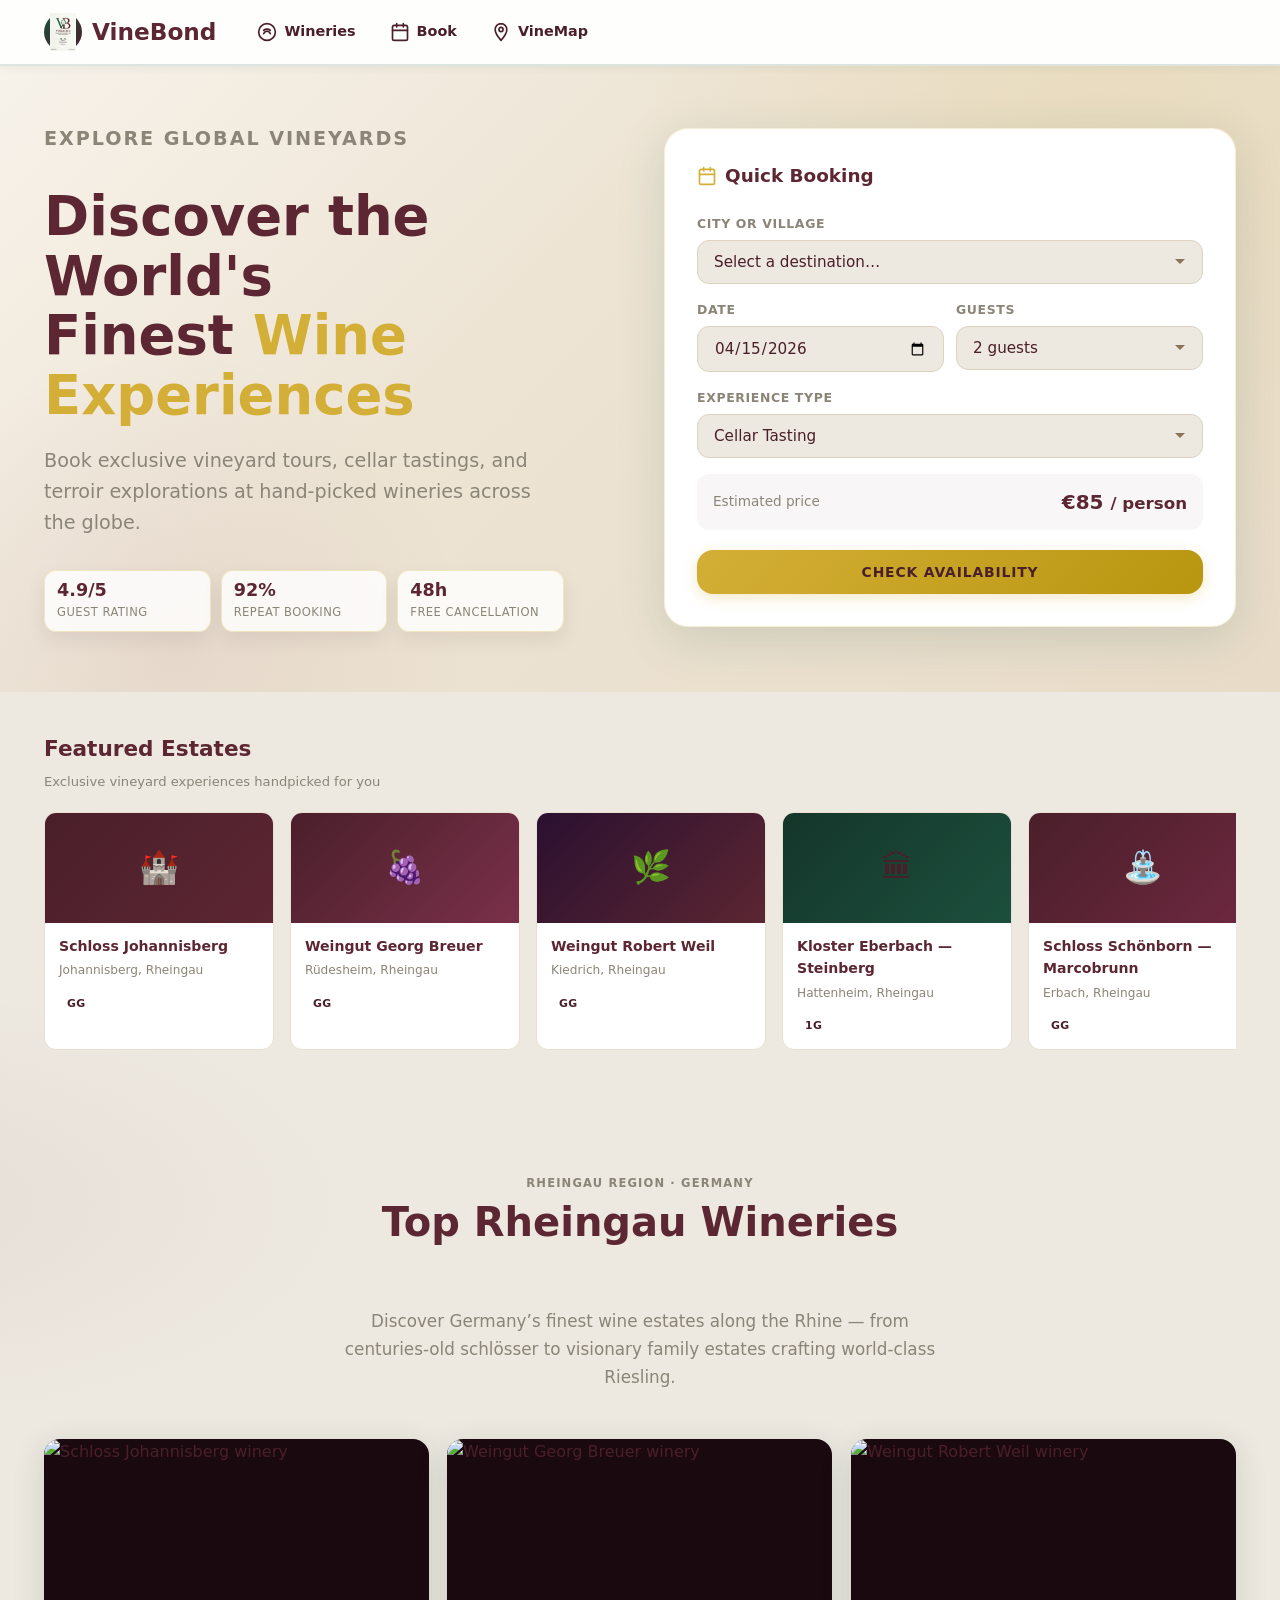
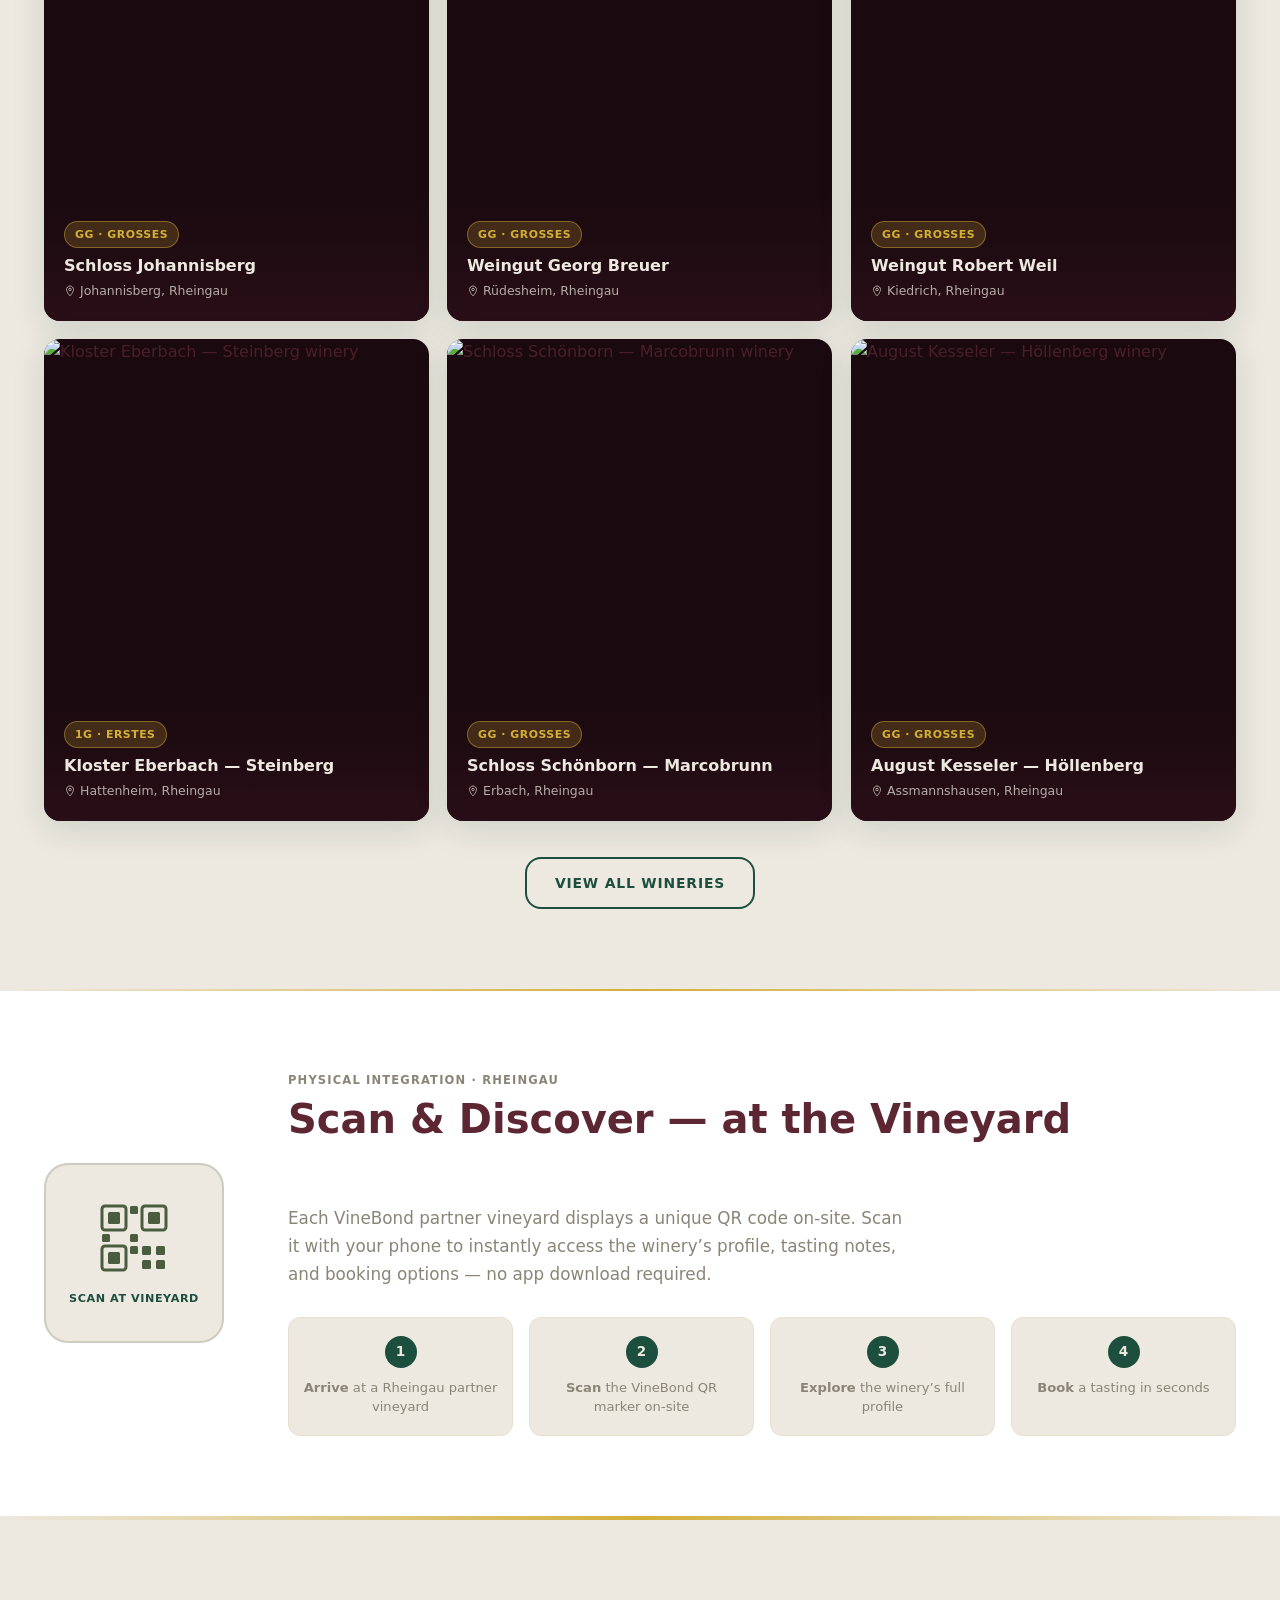
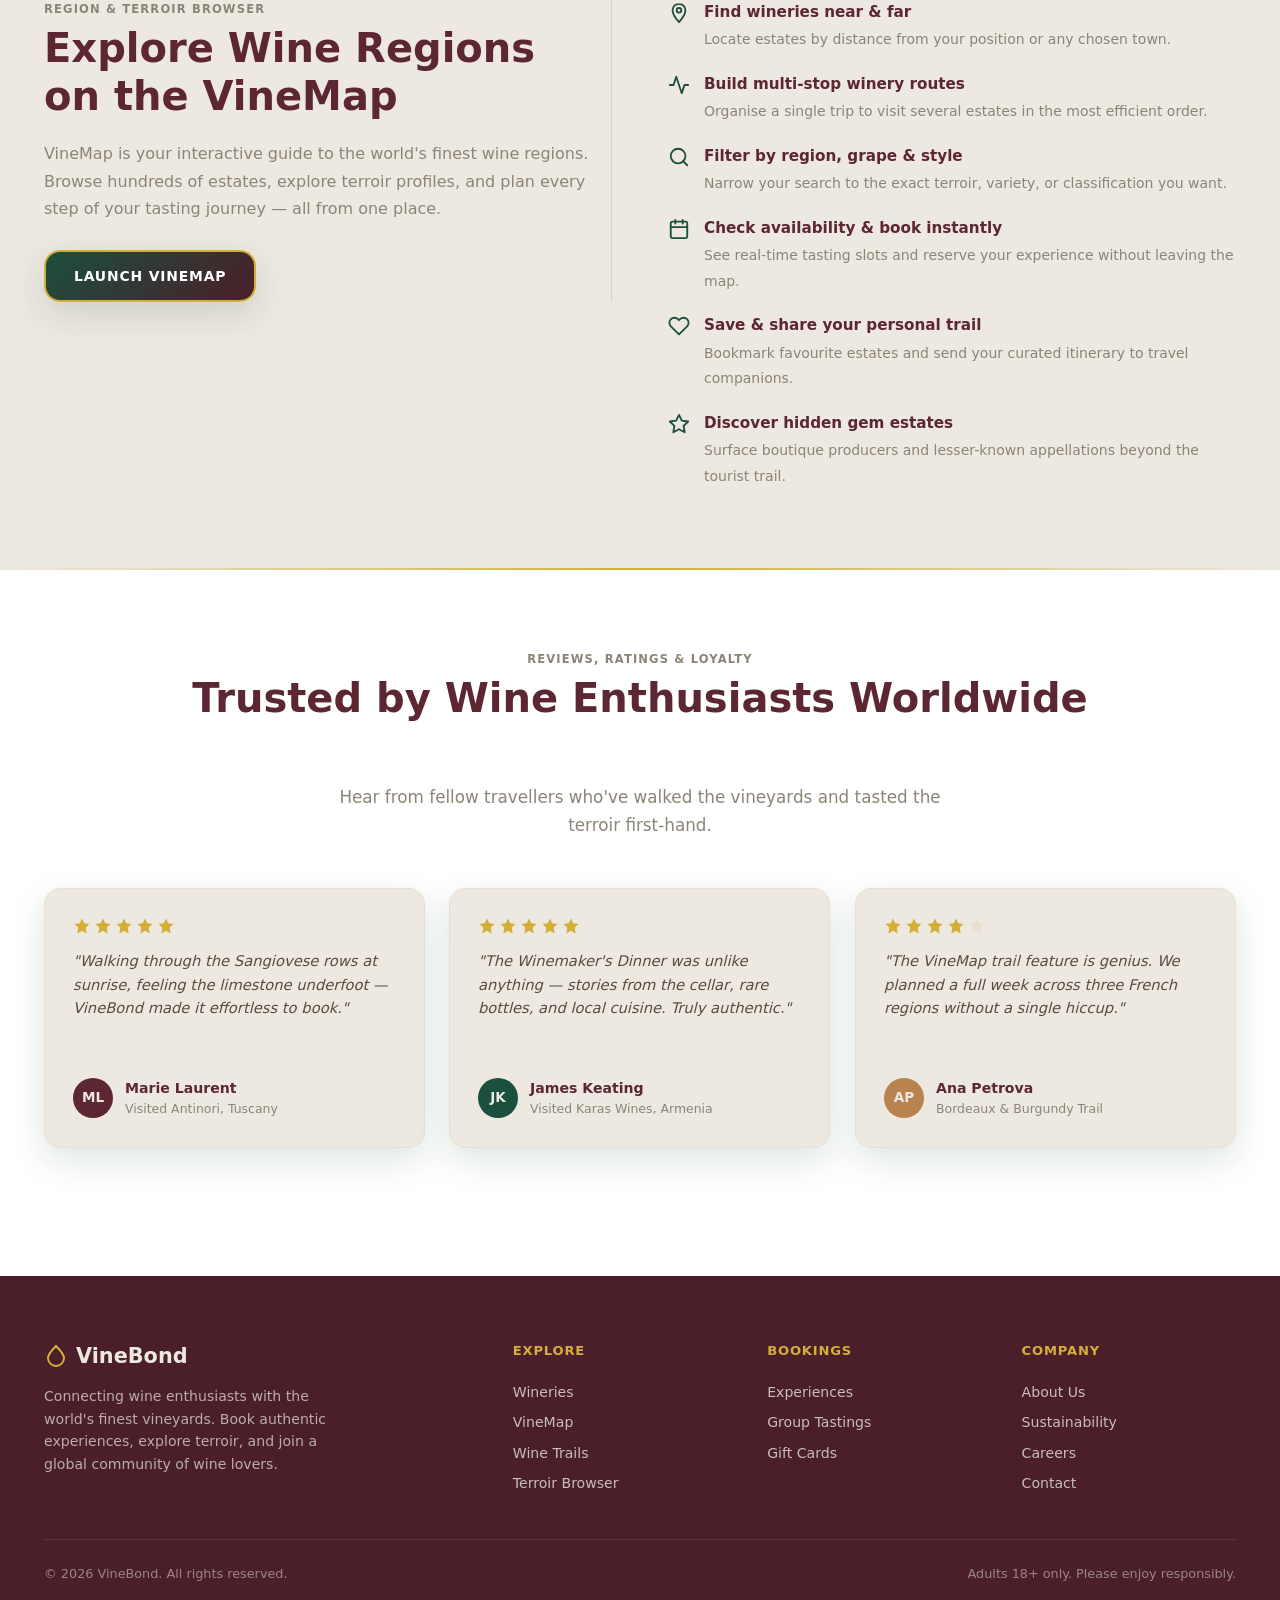
==== commit d4115023: "Remove auth.js/nav-role.js refs from index.html; restore pending CSS/HTML changes Co-Authored-By: Cl" ====
--- a/index.html
+++ b/index.html
@@ -15,7 +15,7 @@
 
     /* ===== HERO ===== */
     .hero {
-      margin-top: 108px;
+      margin-top: 64px;
       min-height: 600px;
       display: flex;
       align-items: center;
@@ -670,11 +670,13 @@
       .nav-utility .btn-primary   { min-width: auto; }
       /* Center badge icons when loyalty section collapses to single column */
       .loyalty-badges { justify-content: center; }
+      /* Tablet header is single-row 64px — match it exactly */
+      .hero { margin-top: 64px; }
     }
 
     @media (max-width: 768px) {
-      /* Two-row header: 56px top row + ~52px chips row = 108px total */
-      .hero { margin-top: 108px; min-height: auto; }
+      /* Mobile header is single-row 56px — match it exactly */
+      .hero { margin-top: 56px; min-height: auto; }
       .hero .container { padding-top: 40px; padding-bottom: 40px; }
       .booking-row { grid-template-columns: 1fr; }
 
@@ -732,10 +734,13 @@
     /* Safe Areas — Notched / Dynamic-Island devices */
     @supports (padding: env(safe-area-inset-top)) {
       .site-header { padding-top: env(safe-area-inset-top, 0); }
-      .hero { margin-top: calc(80px + env(safe-area-inset-top, 0)); }
+      .hero { margin-top: calc(64px + env(safe-area-inset-top, 0)); }
       footer { padding-bottom: calc(32px + env(safe-area-inset-bottom, 0)); }
       @media (max-width: 768px) {
-        .hero { margin-top: calc(108px + env(safe-area-inset-top, 0)); }
+        .hero { margin-top: calc(56px + env(safe-area-inset-top, 0)); }
+      }
+      @media (min-width: 769px) and (max-width: 1024px) {
+        .hero { margin-top: calc(64px + env(safe-area-inset-top, 0)); }
       }
     }
 
@@ -1771,9 +1776,7 @@
   </footer>
 
   <!-- ===== JAVASCRIPT ===== -->
-  <script src="js/auth.js"></script>
   <script src="js/winery-data.js"></script>
-  <script src="js/nav-role.js"></script>
   <script>
     /* ---- Dynamic Winery Feed ---- */
     (function () {
--- a/css/vinebond.css
+++ b/css/vinebond.css
@@ -370,8 +370,6 @@
   gap: 0;
   padding: 0;
   margin: 0;
-  flex: 1;
-  justify-content: center;
 }
 .nav-primary a {
   display: flex;
@@ -443,6 +441,7 @@
   align-items: center;
   gap: 12px;
   flex-shrink: 0;
+  margin-left: auto;
 }
 .nav-utility .btn { padding: 9px 20px; font-size: 0.78rem; }
 
